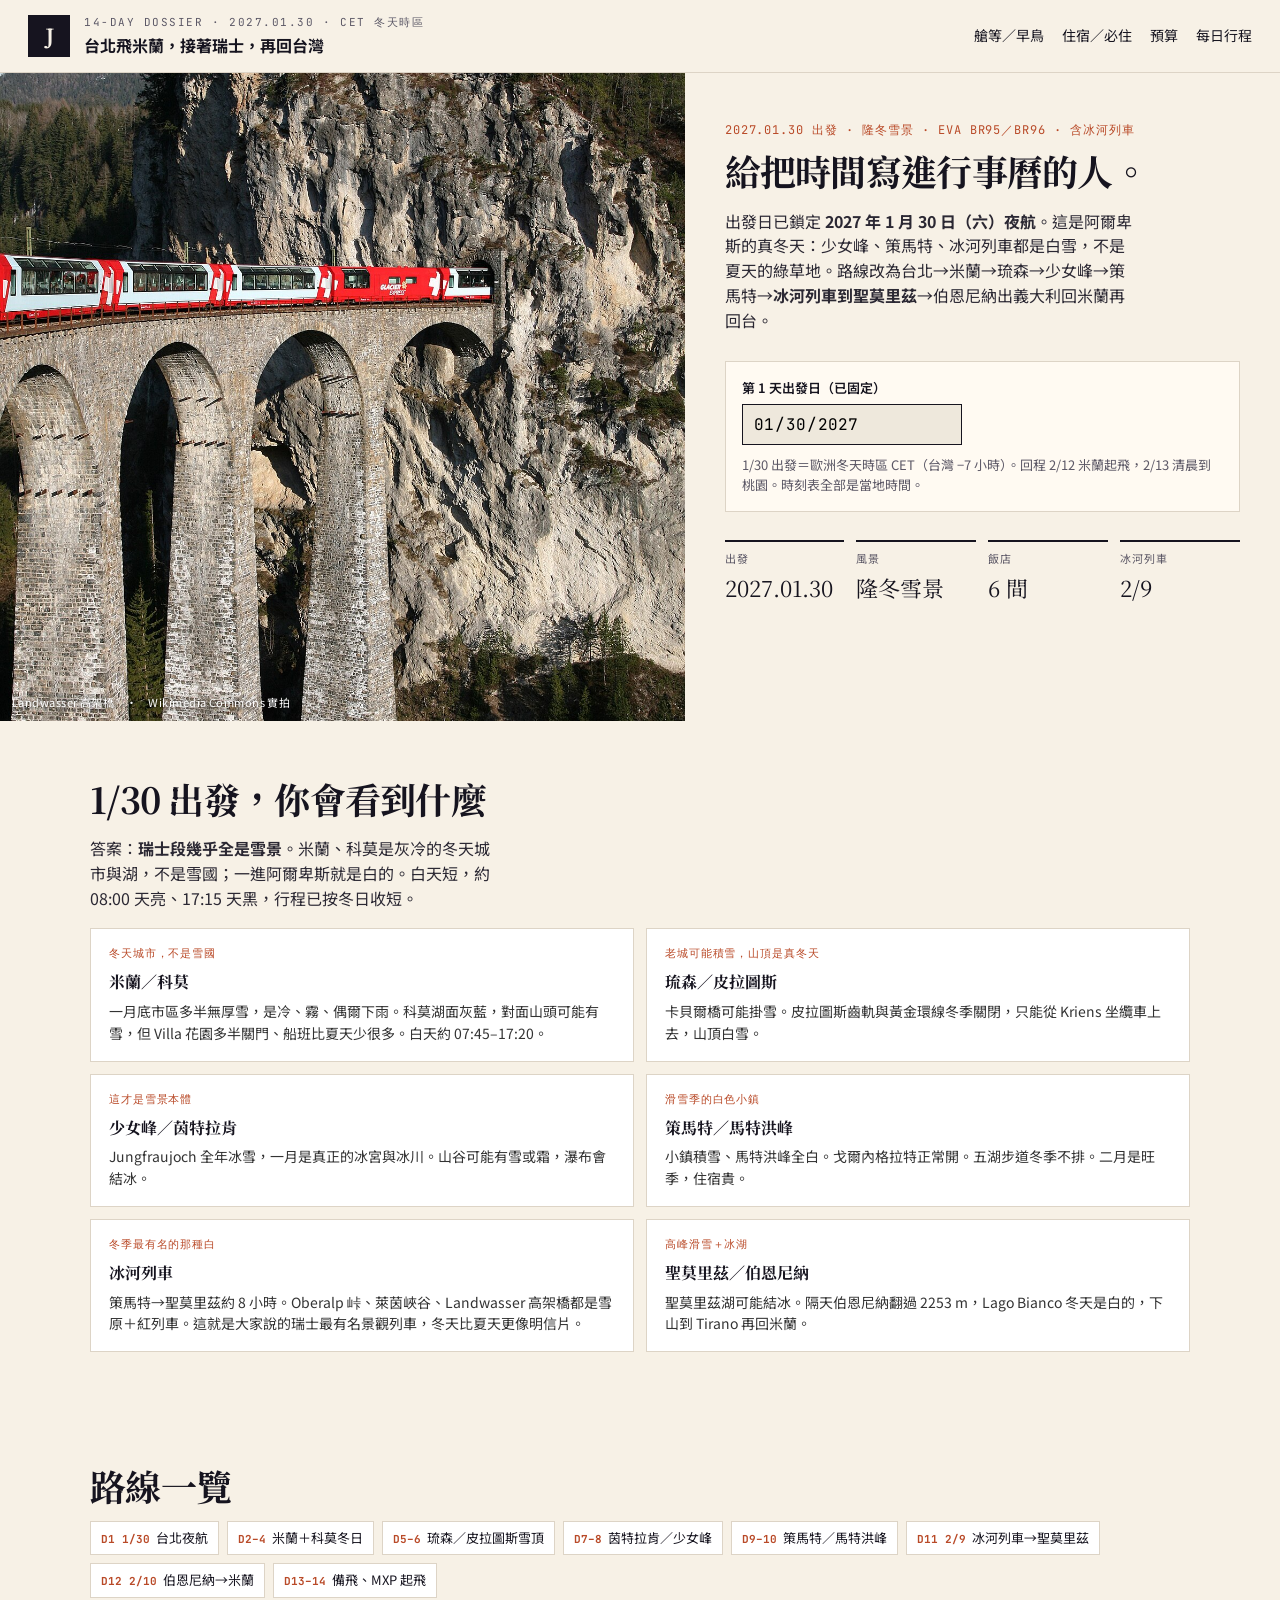
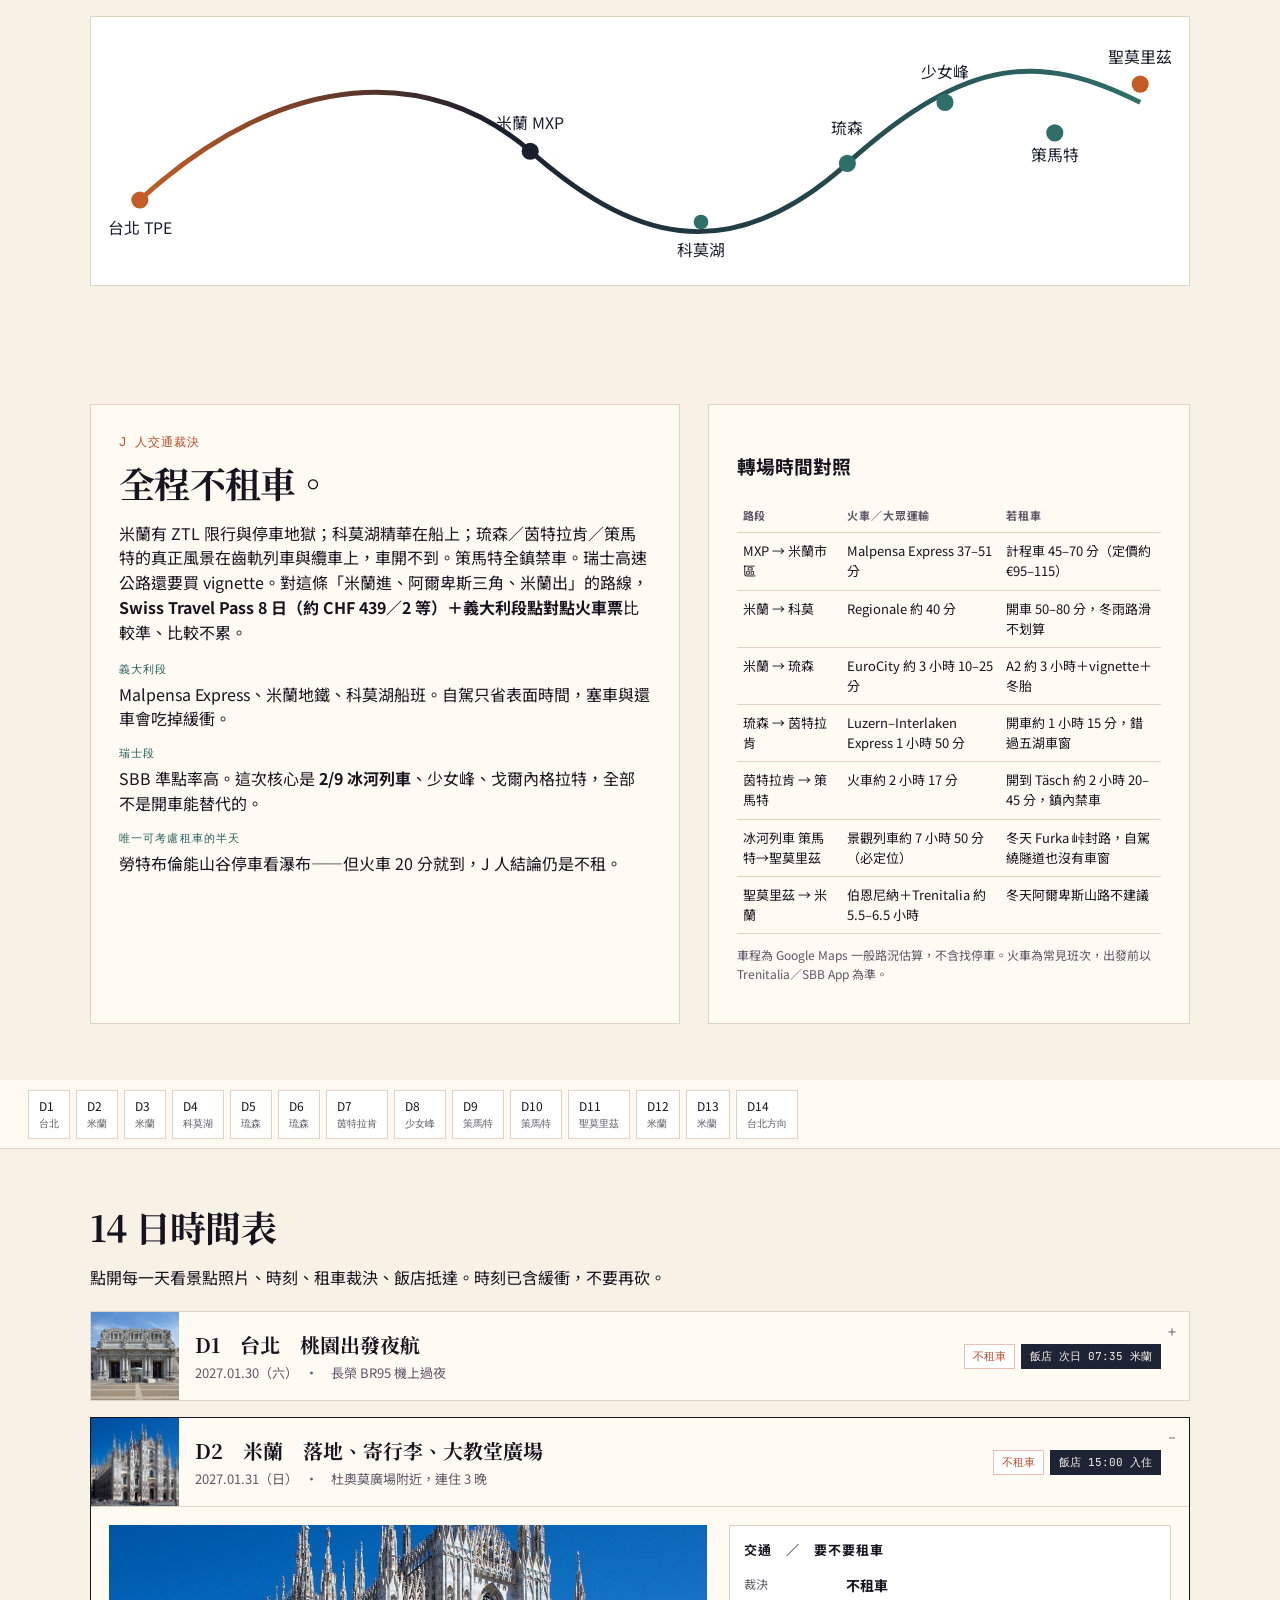
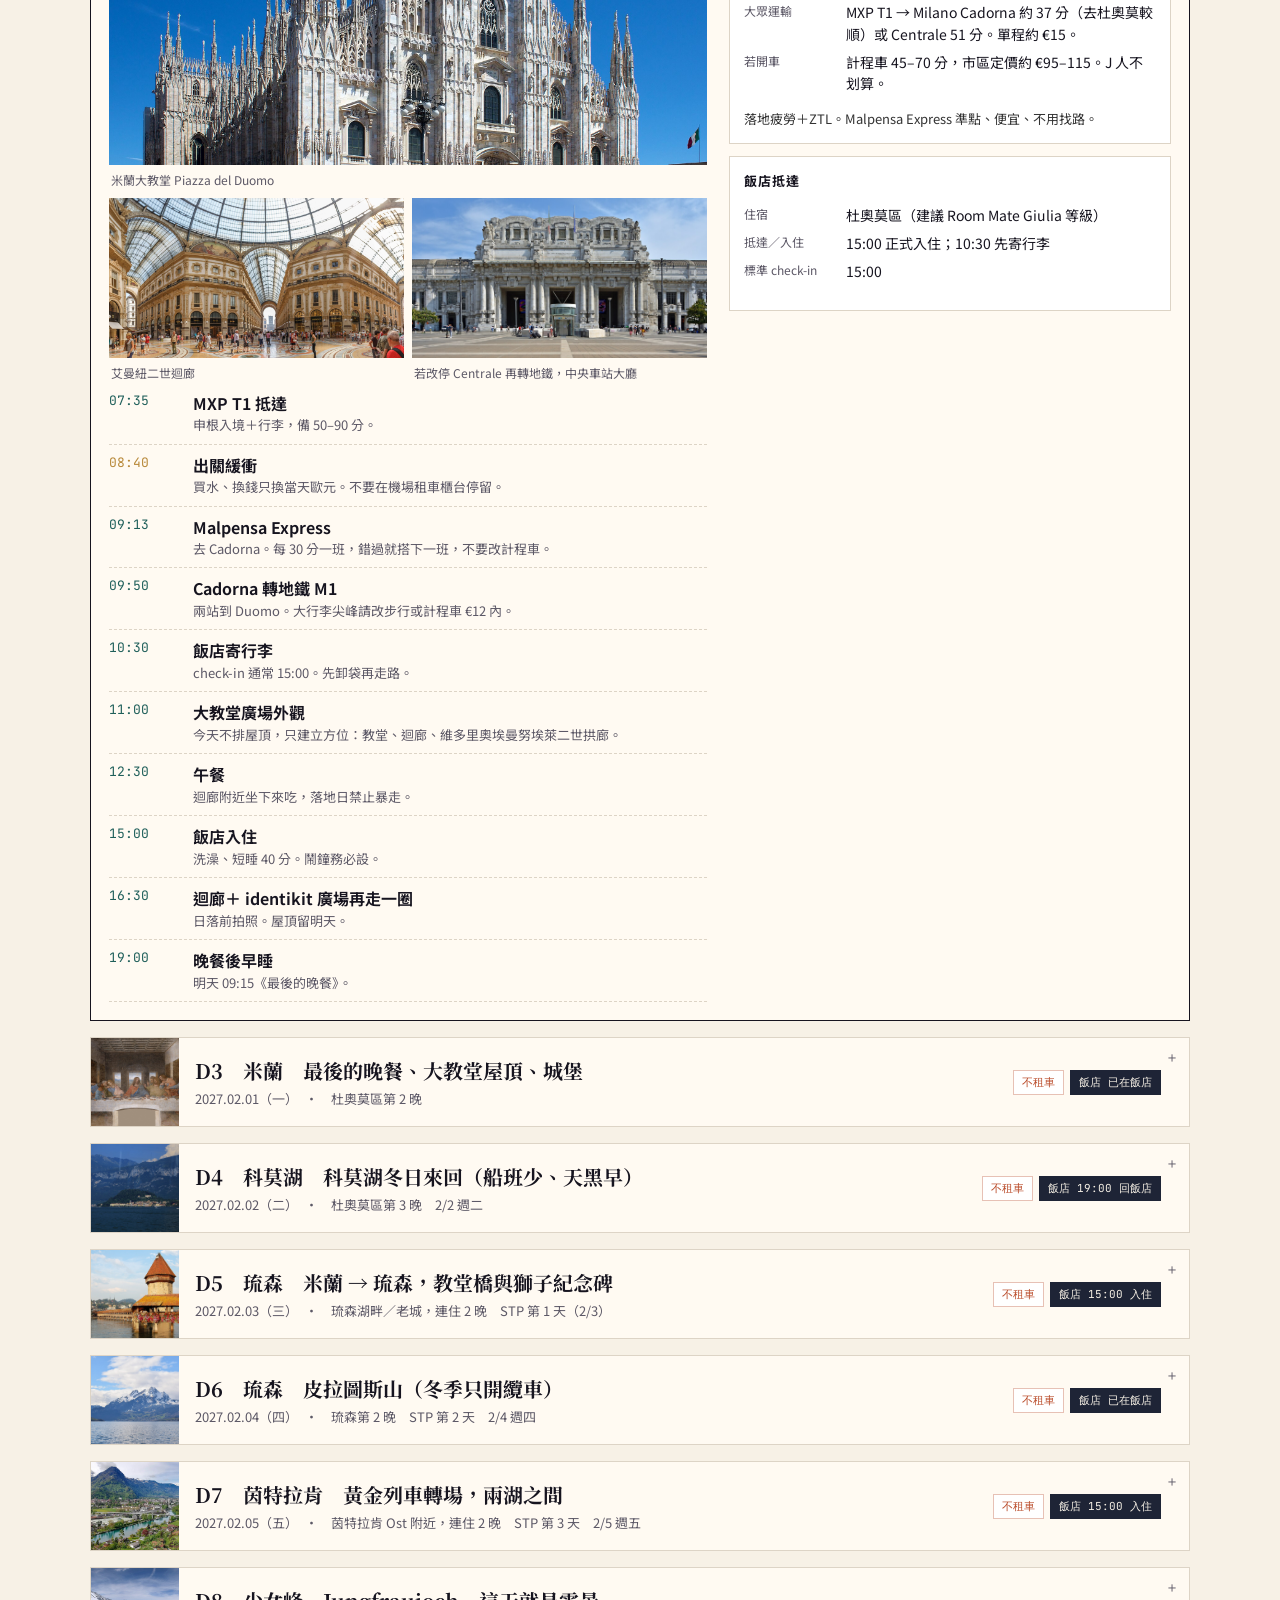
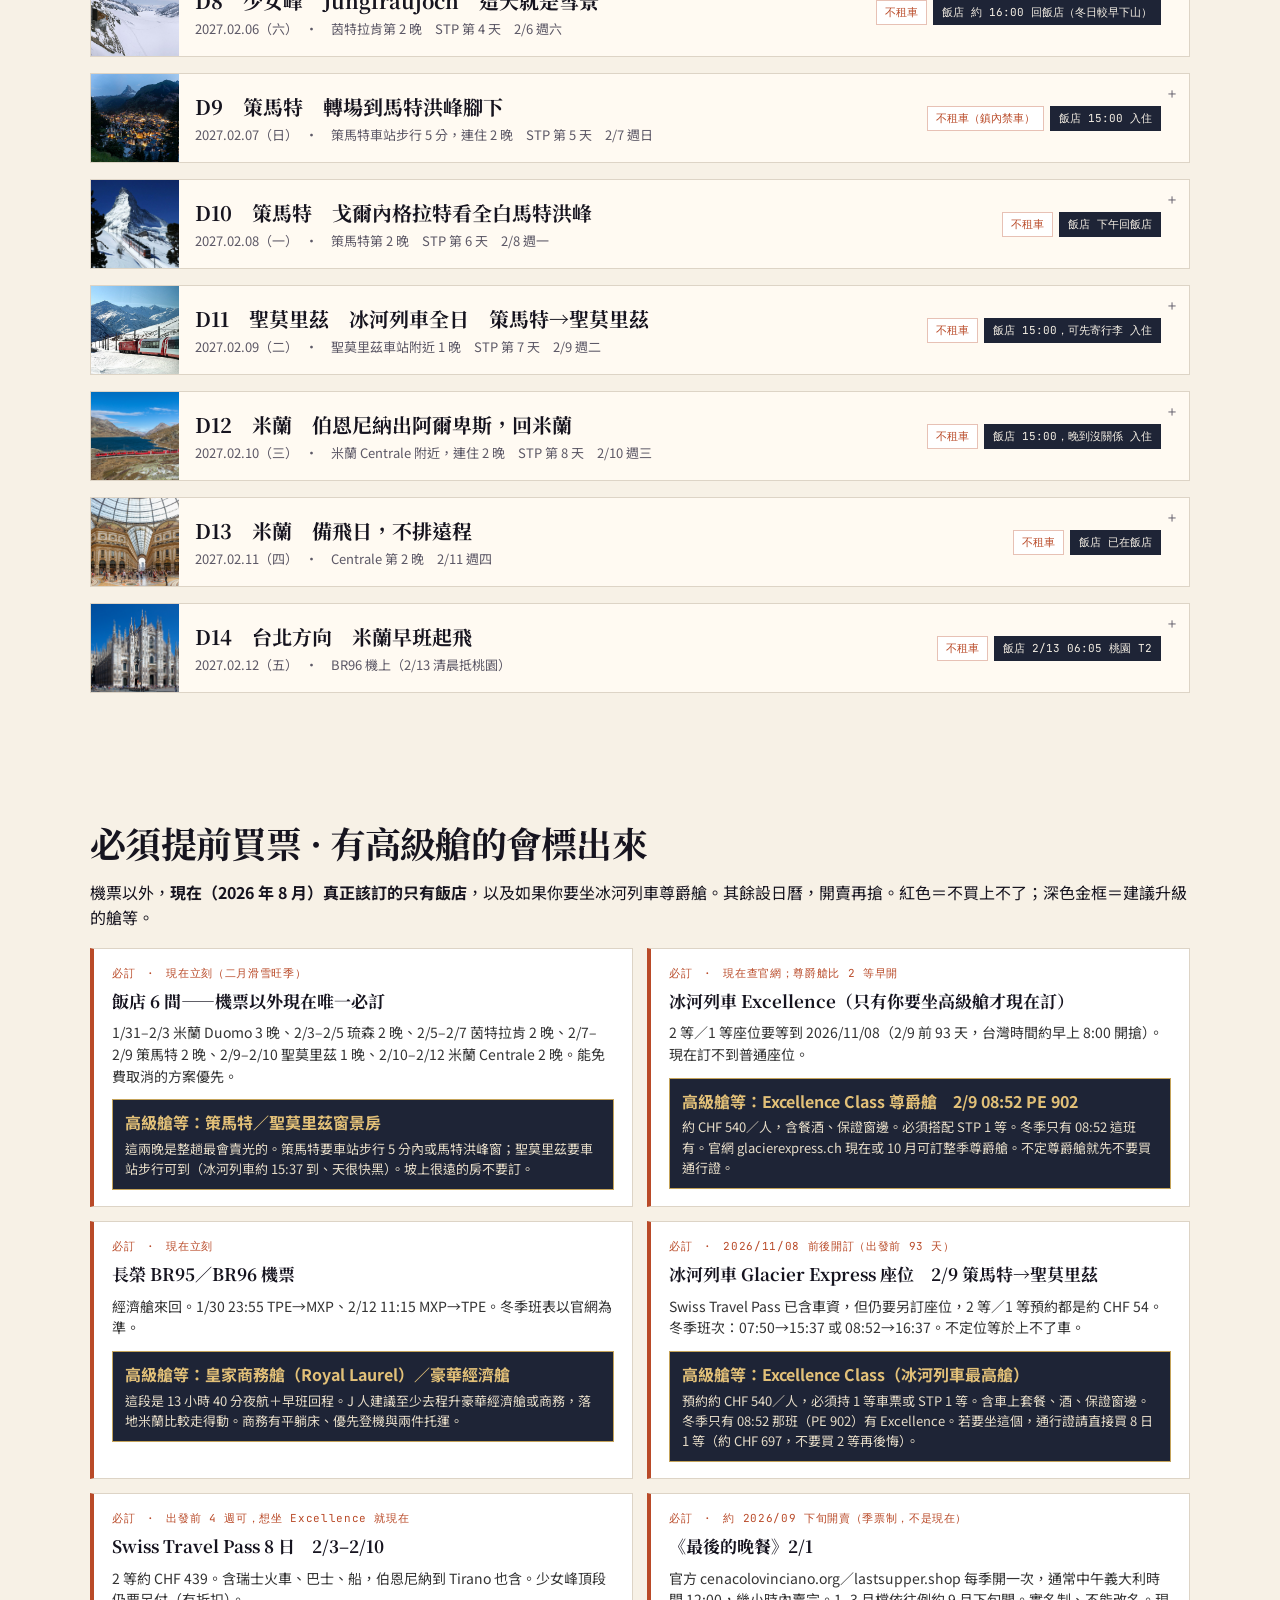
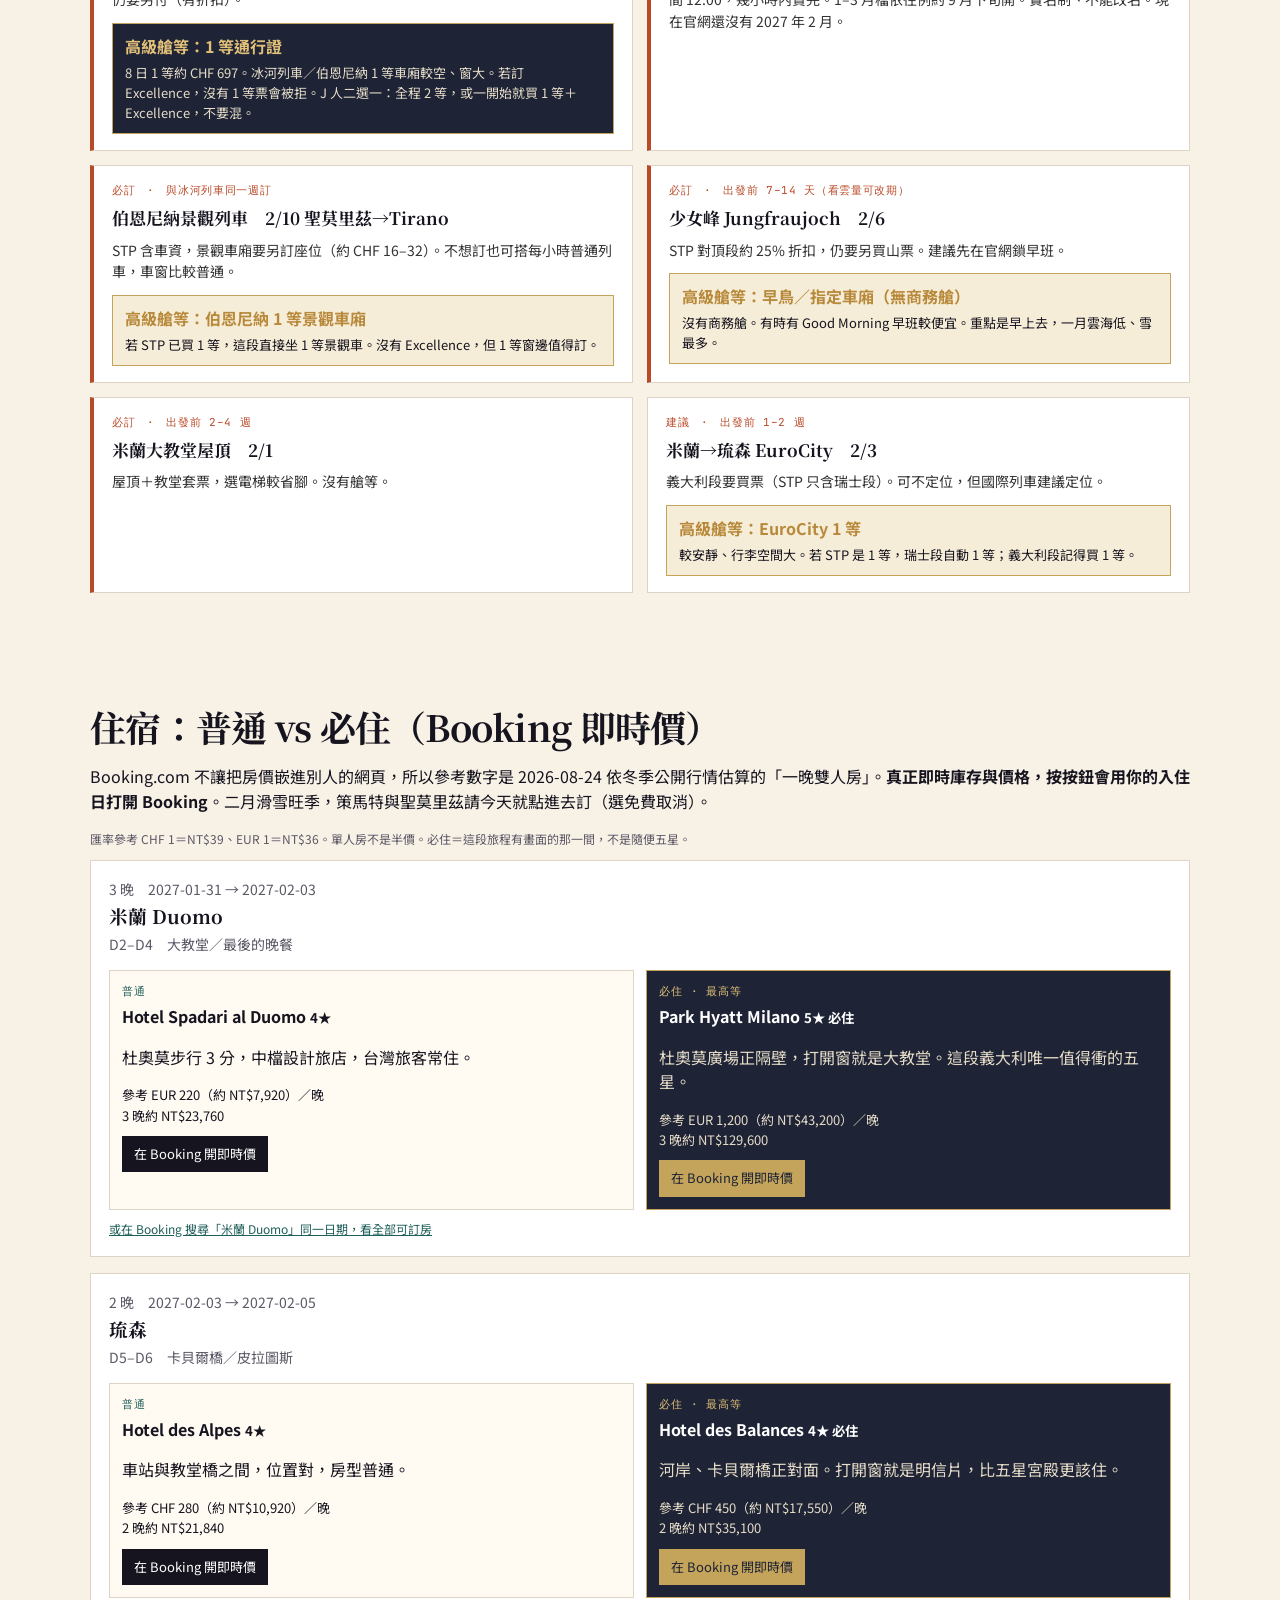
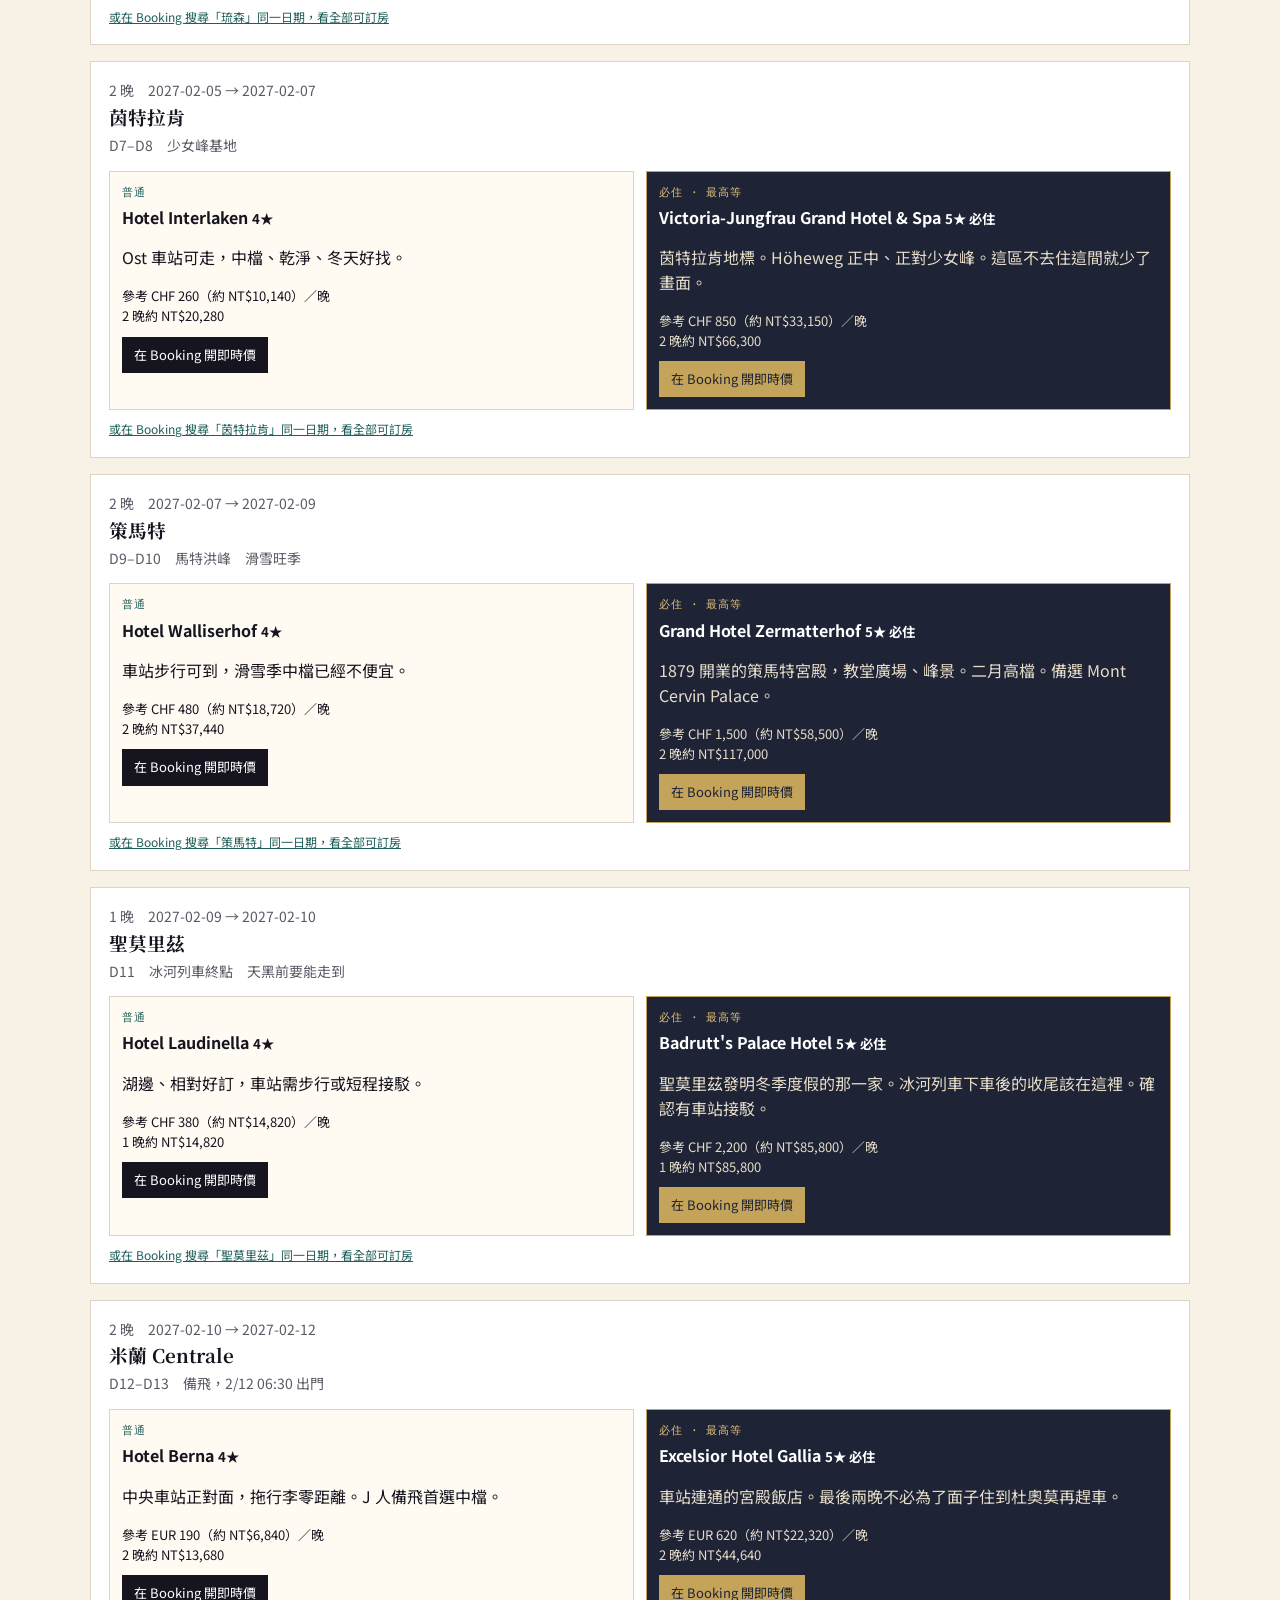
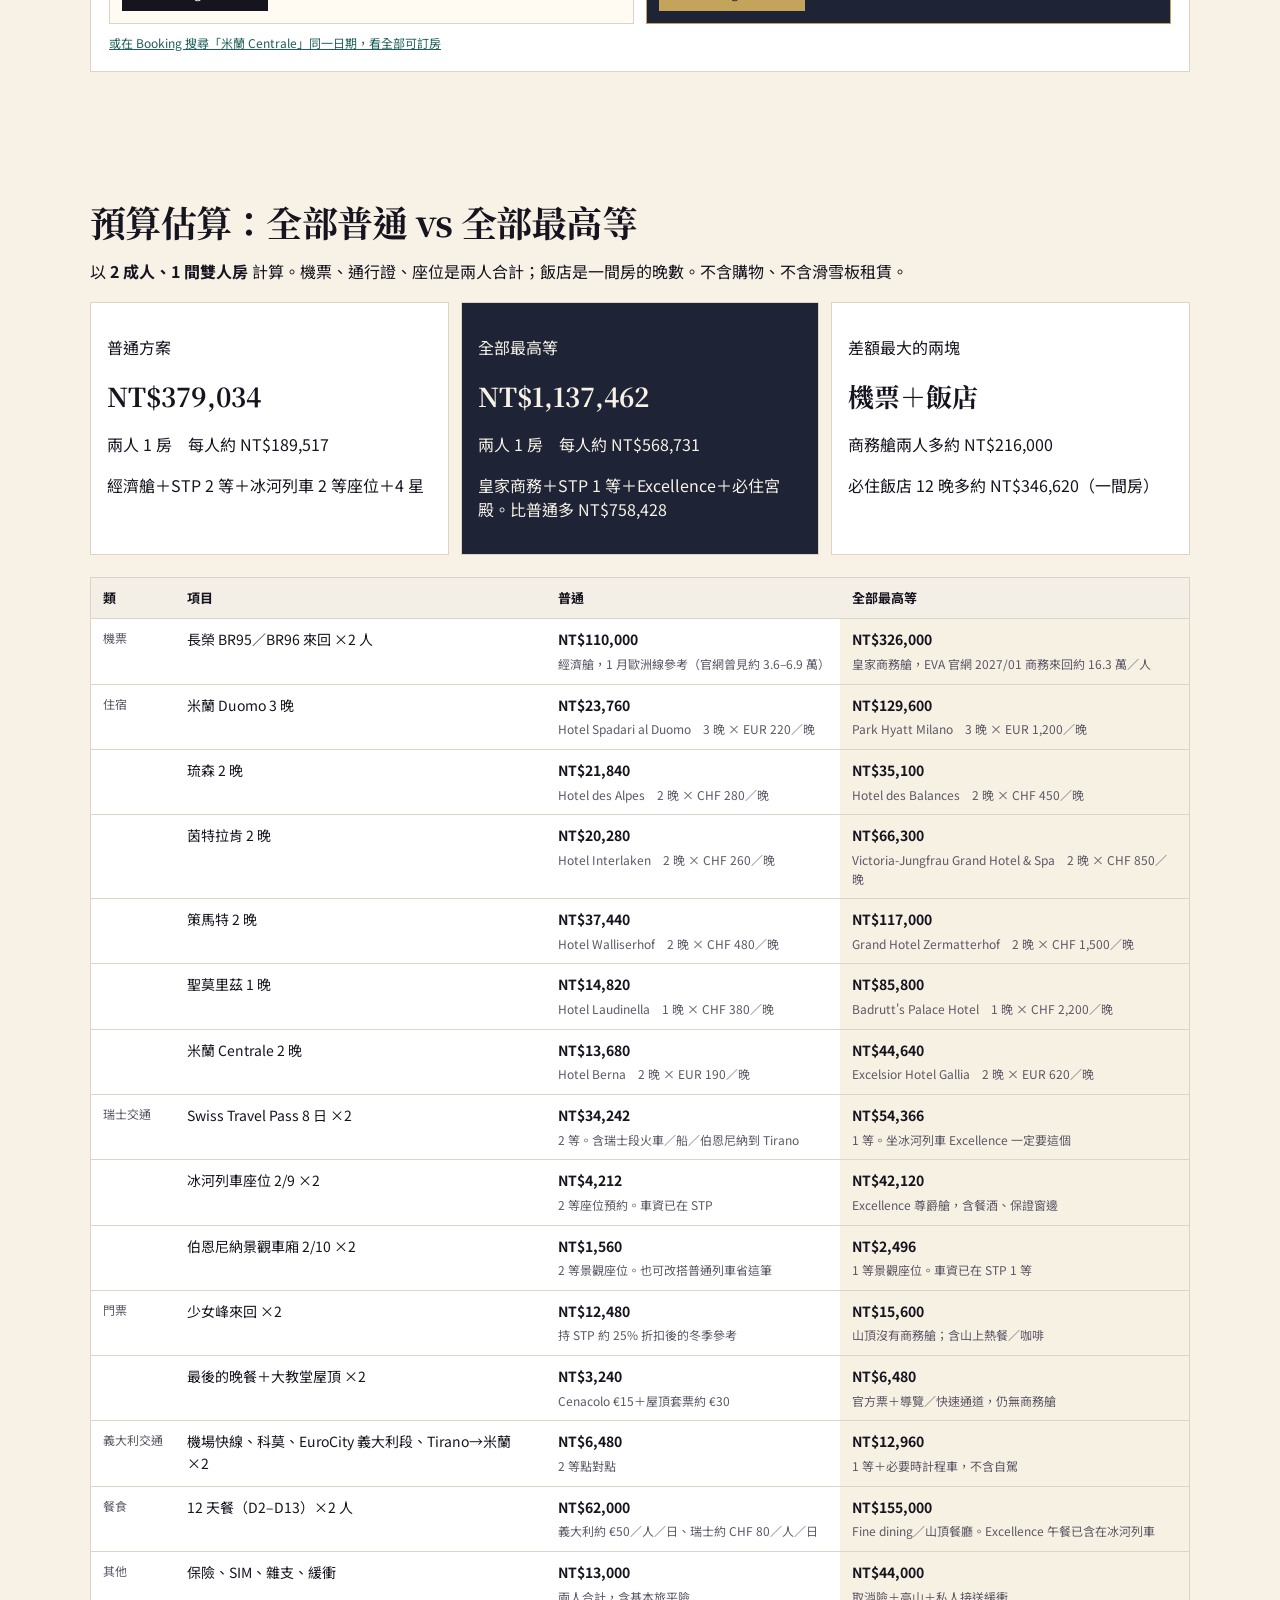
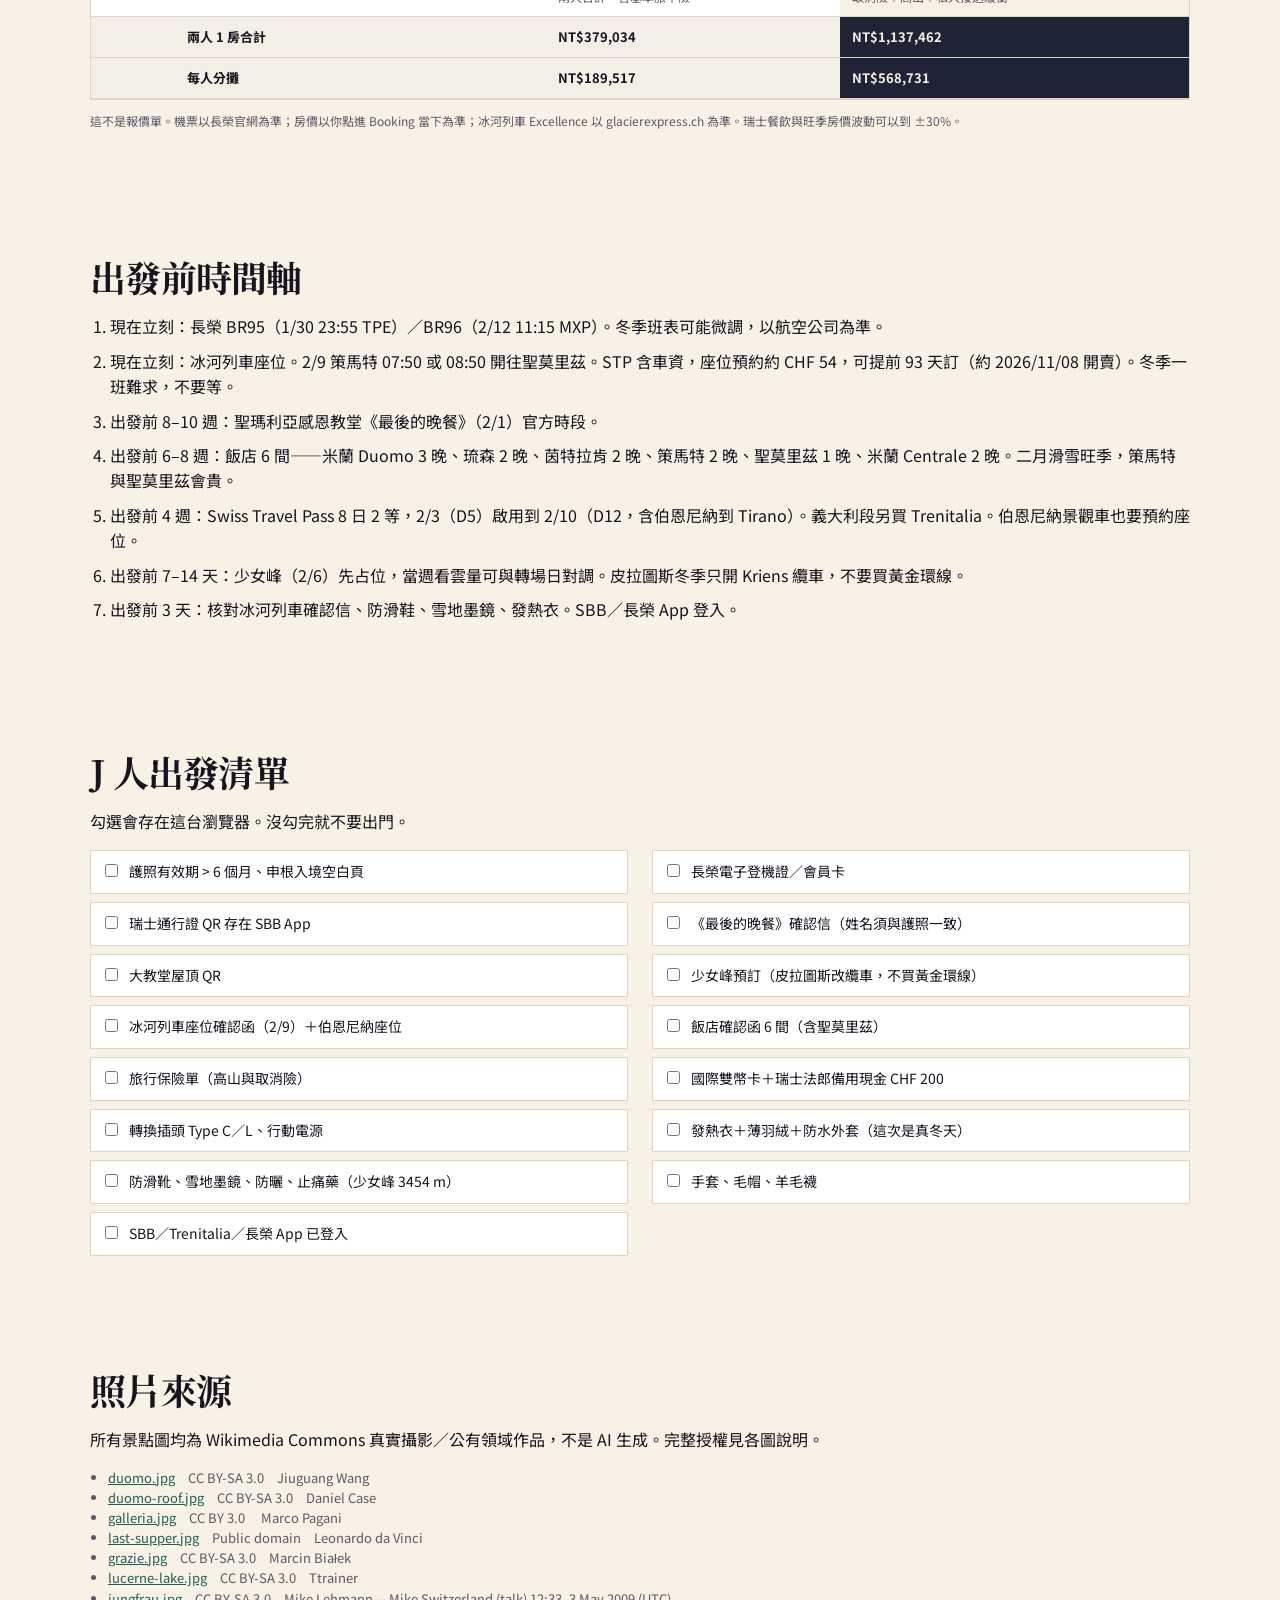
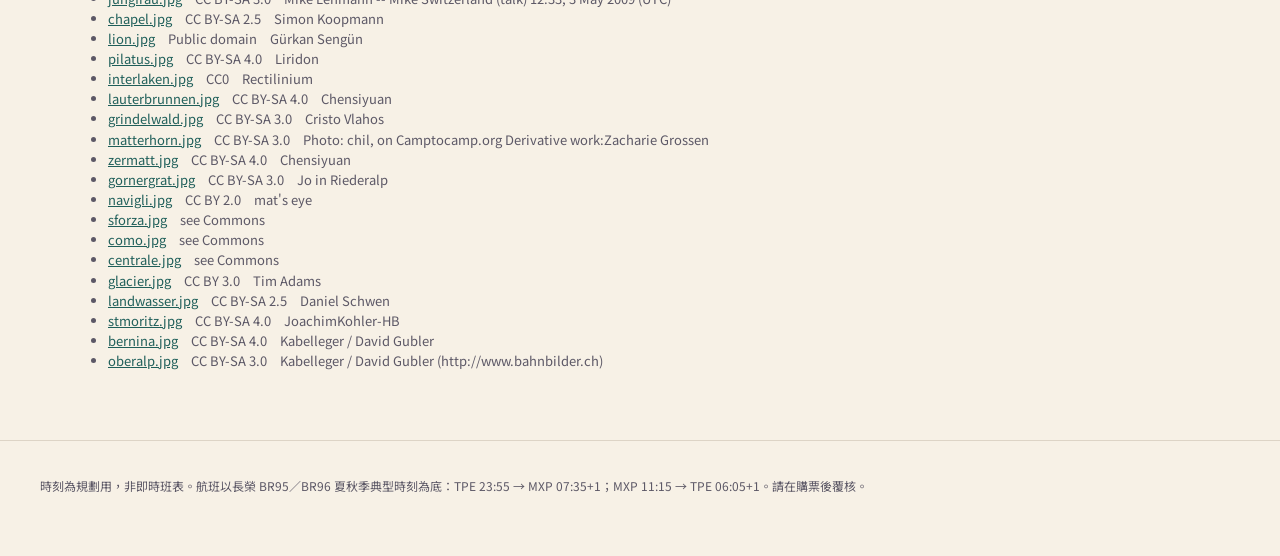
==== index.html @ 5bf2642b "Add 14-day Taipei–Milan–Switzerland itinerary site. Static J-person planner with winter dates, Glaci" ====
<!DOCTYPE html>
<html lang="zh-Hant">
<head>
  <meta charset="UTF-8" />
  <meta name="viewport" content="width=device-width, initial-scale=1" />
  <title>J人行程表｜台北 → 米蘭 → 瑞士 14 日</title>
  <meta name="description" content="J 人專用 14 日行程：台北直飛米蘭、科莫湖、琉森、少女峰、策馬特。每段標明租車與否、火車／車程、飯店抵達時間。" />
  <link rel="preconnect" href="https://fonts.googleapis.com" />
  <link rel="preconnect" href="https://fonts.gstatic.com" crossorigin />
  <link href="https://fonts.googleapis.com/css2?family=JetBrains+Mono:wght@400;600&family=Noto+Sans+TC:wght@400;500;600;700&family=Noto+Serif+TC:wght@600;700&display=swap" rel="stylesheet" />
  <link rel="stylesheet" href="css/style.css" />
</head>
<body>
  <a class="skip" href="#days">跳到每日行程</a>

  <header class="topbar">
    <div class="brand">
      <span class="mark">J</span>
      <div>
        <p class="eyebrow">14-DAY DOSSIER · 2027.01.30 · CET 冬天時區</p>
        <h1>台北飛米蘭，接著瑞士，再回台灣</h1>
      </div>
    </div>
    <nav class="topnav">
      <a href="#tickets">艙等／早鳥</a>
      <a href="#hotels">住宿／必住</a>
      <a href="#budget">預算</a>
      <a href="#days">每日行程</a>
    </nav>
  </header>

  <section class="hero">
    <figure class="hero-media">
      <img id="hero-img" src="photos/duomo.jpg" alt="米蘭大教堂 Piazza del Duomo" />
      <figcaption>真實照片來源：Wikimedia Commons</figcaption>
    </figure>
    <div class="hero-copy">
      <p class="kicker">2027.01.30 出發 · 隆冬雪景 · EVA BR95／BR96 · 含冰河列車</p>
      <h2>給把時間寫進行事曆的人。</h2>
      <p class="lede">出發日已鎖定 <strong>2027 年 1 月 30 日（六）夜航</strong>。這是阿爾卑斯的真冬天：少女峰、策馬特、冰河列車都是白雪，不是夏天的綠草地。路線改為台北→米蘭→琉森→少女峰→策馬特→<strong>冰河列車到聖莫里茲</strong>→伯恩尼納出義大利回米蘭再回台。</p>
      <div class="hero-controls">
        <label>
          第 1 天出發日（已固定）
          <input type="date" id="start-date" value="2027-01-30" readonly />
        </label>
        <p class="hint">1/30 出發＝歐洲冬天時區 CET（台灣 −7 小時）。回程 2/12 米蘭起飛，2/13 清晨到桃園。時刻表全部是當地時間。</p>
      </div>
      <dl class="stats" id="stats"></dl>
    </div>
  </section>

  <section class="season" id="season">
    <h2>1/30 出發，你會看到什麼</h2>
    <p class="lede">答案：<strong>瑞士段幾乎全是雪景</strong>。米蘭、科莫是灰冷的冬天城市與湖，不是雪國；一進阿爾卑斯就是白的。白天短，約 08:00 天亮、17:15 天黑，行程已按冬日收短。</p>
    <div class="season-grid" id="season-grid"></div>
  </section>

  <section class="route" id="route">
    <h2>路線一覽</h2>
    <ol class="route-line" id="route-line"></ol>
    <svg class="route-svg" viewBox="0 0 900 220" role="img" aria-label="台北到米蘭到瑞士再回台北的路線示意">
      <defs>
        <linearGradient id="track" x1="0" x2="1">
          <stop offset="0" stop-color="#c45c26" />
          <stop offset="0.35" stop-color="#1a1f2e" />
          <stop offset="1" stop-color="#2f6f6a" />
        </linearGradient>
      </defs>
      <path d="M40 150 C 160 40, 280 40, 360 110 S 520 210, 620 120 S 780 30, 860 70" fill="none" stroke="url(#track)" stroke-width="4" />
      <g font-family="Noto Sans TC, sans-serif" font-size="13" fill="#1a1f2e">
        <circle cx="40" cy="150" r="7" fill="#c45c26" /><text x="40" y="178" text-anchor="middle">台北 TPE</text>
        <circle cx="360" cy="110" r="7" fill="#1a1f2e" /><text x="360" y="92" text-anchor="middle">米蘭 MXP</text>
        <circle cx="500" cy="168" r="6" fill="#2f6f6a" /><text x="500" y="196" text-anchor="middle">科莫湖</text>
        <circle cx="620" cy="120" r="7" fill="#2f6f6a" /><text x="620" y="96" text-anchor="middle">琉森</text>
        <circle cx="700" cy="70" r="7" fill="#2f6f6a" /><text x="700" y="50" text-anchor="middle">少女峰</text>
        <circle cx="790" cy="95" r="7" fill="#2f6f6a" /><text x="790" y="118" text-anchor="middle">策馬特</text>
        <circle cx="860" cy="55" r="7" fill="#c45c26" /><text x="860" y="38" text-anchor="middle">聖莫里茲</text>
      </g>
    </svg>
  </section>

  <section class="verdict" id="verdict">
    <div class="verdict-card">
      <p class="kicker">J 人交通裁決</p>
      <h2>全程不租車。</h2>
      <p>米蘭有 ZTL 限行與停車地獄；科莫湖精華在船上；琉森／茵特拉肯／策馬特的真正風景在齒軌列車與纜車上，車開不到。策馬特全鎮禁車。瑞士高速公路還要買 vignette。對這條「米蘭進、阿爾卑斯三角、米蘭出」的路線，<strong>Swiss Travel Pass 8 日（約 CHF 439／2 等）＋義大利段點對點火車票</strong>比較準、比較不累。</p>
      <ul class="verdict-list">
        <li><span>義大利段</span>Malpensa Express、米蘭地鐵、科莫湖船班。自駕只省表面時間，塞車與還車會吃掉緩衝。</li>
        <li><span>瑞士段</span>SBB 準點率高。這次核心是 <strong>2/9 冰河列車</strong>、少女峰、戈爾內格拉特，全部不是開車能替代的。</li>
        <li><span>唯一可考慮租車的半天</span>勞特布倫能山谷停車看瀑布——但火車 20 分就到，J 人結論仍是不租。</li>
      </ul>
    </div>
    <aside class="compare">
      <h3>轉場時間對照</h3>
      <table>
        <thead>
          <tr><th>路段</th><th>火車／大眾運輸</th><th>若租車</th></tr>
        </thead>
        <tbody id="compare-body"></tbody>
      </table>
      <p class="fine">車程為 Google Maps 一般路況估算，不含找停車。火車為常見班次，出發前以 Trenitalia／SBB App 為準。</p>
    </aside>
  </section>

  <nav class="day-rail" id="day-rail" aria-label="14 日快速跳轉"></nav>

  <section class="days" id="days">
    <div class="days-head">
      <h2>14 日時間表</h2>
      <p>點開每一天看景點照片、時刻、租車裁決、飯店抵達。時刻已含緩衝，不要再砍。</p>
    </div>
    <div id="day-list"></div>
  </section>

  <section class="tickets" id="tickets">
    <h2>必須提前買票 · 有高級艙的會標出來</h2>
    <p>機票以外，<strong>現在（2026 年 8 月）真正該訂的只有飯店</strong>，以及如果你要坐冰河列車尊爵艙。其餘設日曆，開賣再搶。紅色＝不買上不了；深色金框＝建議升級的艙等。</p>
    <div class="ticket-grid" id="ticket-list"></div>
  </section>

  <section class="hotels" id="hotels">
    <h2>住宿：普通 vs 必住（Booking 即時價）</h2>
    <p>Booking.com 不讓把房價嵌進別人的網頁，所以參考數字是 2026-08-24 依冬季公開行情估算的「一晚雙人房」。<strong>真正即時庫存與價格，按按鈕會用你的入住日打開 Booking</strong>。二月滑雪旺季，策馬特與聖莫里茲請今天就點進去訂（選免費取消）。</p>
    <p class="fine">匯率參考 CHF 1＝NT$39、EUR 1＝NT$36。單人房不是半價。必住＝這段旅程有畫面的那一間，不是隨便五星。</p>
    <div id="hotel-list"></div>
  </section>

  <section class="budget" id="budget">
    <h2>預算估算：全部普通 vs 全部最高等</h2>
    <p>以 <strong>2 成人、1 間雙人房</strong> 計算。機票、通行證、座位是兩人合計；飯店是一間房的晚數。不含購物、不含滑雪板租賃。</p>
    <div class="budget-summary" id="budget-summary"></div>
    <div class="budget-table-wrap">
      <table class="budget-table">
        <thead>
          <tr>
            <th>類</th>
            <th>項目</th>
            <th>普通</th>
            <th>全部最高等</th>
          </tr>
        </thead>
        <tbody id="budget-body"></tbody>
        <tfoot id="budget-foot"></tfoot>
      </table>
    </div>
    <p class="fine">這不是報價單。機票以長榮官網為準；房價以你點進 Booking 當下為準；冰河列車 Excellence 以 glacierexpress.ch 為準。瑞士餐飲與旺季房價波動可以到 ±30%。</p>
  </section>

  <section class="bookings" id="bookings">
    <h2>出發前時間軸</h2>
    <ol id="booking-list"></ol>
  </section>

  <section class="checklist" id="checklist">
    <h2>J 人出發清單</h2>
    <p>勾選會存在這台瀏覽器。沒勾完就不要出門。</p>
    <div class="check-grid" id="check-grid"></div>
  </section>

  <section class="credits" id="credits">
    <h2>照片來源</h2>
    <p>所有景點圖均為 Wikimedia Commons 真實攝影／公有領域作品，不是 AI 生成。完整授權見各圖說明。</p>
    <ul id="credit-list"></ul>
  </section>

  <footer class="site-foot">
    <p>時刻為規劃用，非即時班表。航班以長榮 BR95／BR96 夏秋季典型時刻為底：TPE 23:55 → MXP 07:35+1；MXP 11:15 → TPE 06:05+1。請在購票後覆核。</p>
  </footer>

  <div class="lightbox" id="lightbox" hidden>
    <button type="button" class="lb-close" aria-label="關閉">×</button>
    <img alt="" />
    <p></p>
  </div>

  <script src="js/budget.js"></script>
  <script src="js/app.js"></script>
</body>
</html>
---- css/style.css ----
:root {
  --ink: #16141f;
  --muted: #5c5866;
  --paper: #f7f1e6;
  --card: #fffaf2;
  --line: #ddd4c6;
  --milan: #b94a28;
  --alpine: #1f5f5a;
  --gold: #b8893a;
  --navy: #1e2436;
  --ok: #1f5f5a;
  --no: #b94a28;
  --mono: "JetBrains Mono", ui-monospace, monospace;
  --sans: "Noto Sans TC", "PingFang TC", sans-serif;
  --serif: "Noto Serif TC", "Songti TC", serif;
}

* { box-sizing: border-box; }
html { scroll-behavior: smooth; }
body {
  margin: 0;
  background:
    radial-gradient(1200px 500px at 10% -10%, #efe4d0 0%, transparent 55%),
    var(--paper);
  color: var(--ink);
  font-family: var(--sans);
  line-height: 1.55;
}
img { max-width: 100%; display: block; }
a { color: var(--alpine); }
.skip {
  position: absolute;
  left: -999px;
}
.skip:focus { left: 12px; top: 12px; background: #fff; padding: 8px; z-index: 9; }

.topbar {
  position: sticky;
  top: 0;
  z-index: 20;
  display: flex;
  justify-content: space-between;
  gap: 24px;
  align-items: center;
  padding: 14px 28px;
  background: rgba(247, 241, 230, 0.92);
  backdrop-filter: blur(12px);
  border-bottom: 1px solid var(--line);
}
.brand { display: flex; gap: 14px; align-items: center; }
.mark {
  width: 42px; height: 42px;
  display: grid; place-items: center;
  background: var(--ink); color: var(--paper);
  font-family: var(--serif); font-weight: 700; font-size: 22px;
}
.eyebrow {
  margin: 0;
  font-family: var(--mono);
  font-size: 11px;
  letter-spacing: 0.14em;
  color: var(--muted);
}
.topbar h1 {
  margin: 2px 0 0;
  font-size: 16px;
  font-weight: 700;
}
.topnav { display: flex; gap: 18px; font-size: 14px; }
.topnav a { color: var(--ink); text-decoration: none; border-bottom: 1px solid transparent; }
.topnav a:hover { border-bottom-color: var(--ink); }

.hero {
  display: grid;
  grid-template-columns: 1.15fr 1fr;
  min-height: 72vh;
}
.hero-media { margin: 0; position: relative; background: #111; }
.hero-media img {
  width: 100%; height: 72vh; object-fit: cover;
}
.hero-media figcaption {
  position: absolute; left: 12px; bottom: 10px;
  color: #fff; font-size: 11px; letter-spacing: 0.04em;
  text-shadow: 0 1px 8px #000;
}
.hero-copy { padding: 48px 40px; }
.kicker {
  font-family: var(--mono);
  font-size: 12px;
  letter-spacing: 0.08em;
  color: var(--milan);
  margin: 0 0 10px;
}
h2 {
  font-family: var(--serif);
  font-size: 36px;
  line-height: 1.2;
  margin: 0 0 14px;
  letter-spacing: -0.02em;
}
.lede { font-size: 16px; color: #2b2833; max-width: 46ch; }
.hero-controls {
  margin-top: 28px;
  padding: 16px;
  background: var(--card);
  border: 1px solid var(--line);
}
.hero-controls label {
  display: flex; flex-direction: column; gap: 6px;
  font-size: 13px; font-weight: 600;
}
.hero-controls input {
  font-family: var(--mono);
  font-size: 16px;
  padding: 8px 10px;
  border: 1px solid var(--ink);
  background: #fff;
  max-width: 220px;
}
.hint { margin: 10px 0 0; font-size: 13px; color: var(--muted); }
.stats {
  display: grid;
  grid-template-columns: repeat(4, 1fr);
  gap: 12px;
  margin: 28px 0 0;
}
.stats div {
  border-top: 2px solid var(--ink);
  padding-top: 8px;
}
.stats dt { font-size: 11px; color: var(--muted); letter-spacing: 0.08em; }
.stats dd { margin: 4px 0 0; font-family: var(--serif); font-size: 22px; }

.season, .route, .verdict, .days, .bookings, .checklist, .credits {
  padding: 56px 40px;
  max-width: 1180px;
  margin: 0 auto;
}
.season-grid {
  display: grid;
  grid-template-columns: 1fr 1fr;
  gap: 12px;
  margin-top: 18px;
}
.season-card {
  background: #fff;
  border: 1px solid var(--line);
  padding: 16px 18px;
}
.season-card h3 { margin: 0 0 6px; font-size: 16px; font-family: var(--serif); }
.season-card .tag {
  font-family: var(--mono);
  font-size: 11px;
  letter-spacing: 0.08em;
  color: var(--milan);
  margin: 0 0 8px;
}
.season-card p { margin: 0; font-size: 14px; color: #333; }
.hero-controls input[readonly] { background: #eee8dc; cursor: default; }

.hotels, .budget, .tickets { max-width: 1180px; margin: 0 auto; padding: 56px 40px; }
.stay-card {
  background: #fff;
  border: 1px solid var(--line);
  padding: 18px;
  margin: 0 0 16px;
}
.stay-card header h3 { margin: 0 0 4px; font-family: var(--serif); }
.stay-card header p { margin: 0; color: var(--muted); font-size: 14px; }
.stay-pair {
  display: grid;
  grid-template-columns: 1fr 1fr;
  gap: 12px;
  margin-top: 14px;
}
.stay-opt {
  border: 1px solid var(--line);
  padding: 12px;
  background: #fffaf2;
}
.stay-opt.high { background: #1e2436; color: #f7f1e6; border-color: #c4a35a; }
.stay-opt h4 { margin: 4px 0 8px; font-size: 16px; }
.stay-opt.high h4 { color: #fff; }
.stay-opt .tier {
  font-family: var(--mono);
  font-size: 11px;
  letter-spacing: 0.08em;
  color: var(--alpine);
  margin: 0;
}
.stay-opt.high .tier { color: #e2c078; }
.stay-opt .price { font-size: 13px; margin: 10px 0; }
.stay-opt.high p { color: #e6dcc8; }
.book-btn {
  display: inline-block;
  background: var(--ink);
  color: #fff;
  text-decoration: none;
  padding: 8px 12px;
  font-size: 13px;
}
.book-btn.gold { background: #c4a35a; color: #1e2436; }
.search-alt { margin: 10px 0 0; font-size: 12px; }
.budget-summary {
  display: grid;
  grid-template-columns: 1fr 1fr 1fr;
  gap: 12px;
  margin: 18px 0 22px;
}
.budget-summary article {
  background: #fff;
  border: 1px solid var(--line);
  padding: 16px;
}
.budget-summary article.high { background: #1e2436; color: #f7f1e6; }
.budget-summary h3 { margin: 4px 0 8px; font-family: var(--serif); font-size: 26px; }
.budget-table-wrap { overflow-x: auto; background: #fff; border: 1px solid var(--line); }
.budget-table { width: 100%; border-collapse: collapse; font-size: 14px; }
.budget-table th, .budget-table td {
  text-align: left;
  padding: 10px 12px;
  border-bottom: 1px solid var(--line);
  vertical-align: top;
}
.budget-table thead th, .budget-table tfoot th, .budget-table tfoot td { background: #f4efe6; font-size: 13px; }
.budget-table .hi { background: #f7f1e4; }
.budget-table tfoot .hi { background: #1e2436; color: #f7f1e6; }
.budget-table .sub { font-size: 12px; color: var(--muted); margin-top: 4px; }
.budget-table .g { color: var(--muted); font-size: 12px; white-space: nowrap; }
.ticket-grid {
  display: grid;
  grid-template-columns: 1fr 1fr;
  gap: 14px;
  margin-top: 18px;
}
.ticket {
  background: #fff;
  border: 1px solid var(--line);
  padding: 16px 18px;
}
.ticket.must { border-left: 4px solid var(--milan); }
.ticket .when {
  font-family: var(--mono);
  font-size: 11px;
  letter-spacing: 0.06em;
  color: var(--milan);
  margin: 0 0 6px;
}
.ticket h3 { margin: 0 0 8px; font-size: 17px; font-family: var(--serif); }
.ticket > p { margin: 0; font-size: 14px; color: #333; }
.ticket .premium {
  margin-top: 12px;
  padding: 10px 12px;
  background: #f6edd8;
  border: 1px solid #c4a35a;
}
.ticket .premium.rec { background: #1e2436; color: #f7f1e6; border-color: #c4a35a; }
.ticket .premium.rec p { color: #e6dcc8; }
.ticket .premium strong { display: block; margin-bottom: 4px; color: #b8893a; }
.ticket .premium.rec strong { color: #e2c078; }
.ticket .premium p { margin: 0; font-size: 13px; }

.route-line {
  display: flex; flex-wrap: wrap; gap: 8px;
  list-style: none; padding: 0; margin: 0 0 18px;
}
.route-line li {
  background: #fff;
  border: 1px solid var(--line);
  padding: 6px 10px;
  font-size: 13px;
}
.route-line li b { font-family: var(--mono); font-size: 11px; margin-right: 6px; color: var(--milan); }
.route-svg { width: 100%; height: auto; background: #fff; border: 1px solid var(--line); }

.verdict {
  display: grid;
  grid-template-columns: 1.1fr 0.9fr;
  gap: 28px;
  max-width: 1180px;
}
.verdict-card, .compare {
  background: var(--card);
  border: 1px solid var(--line);
  padding: 28px;
}
.verdict-list { padding: 0; list-style: none; }
.verdict-list li { margin: 0 0 14px; padding-left: 0; }
.verdict-list span {
  display: block;
  font-family: var(--mono);
  font-size: 11px;
  letter-spacing: 0.1em;
  color: var(--alpine);
  margin-bottom: 4px;
}
.compare table { width: 100%; border-collapse: collapse; font-size: 13px; }
.compare th, .compare td { text-align: left; padding: 8px 6px; border-bottom: 1px solid var(--line); vertical-align: top; }
.compare th { font-size: 11px; letter-spacing: 0.08em; color: var(--muted); }
.fine { font-size: 12px; color: var(--muted); }

.day-rail {
  position: sticky; top: 71px; z-index: 15;
  display: flex; gap: 6px; overflow-x: auto;
  padding: 10px 28px;
  background: #fffaf2ee;
  border-bottom: 1px solid var(--line);
}
.day-rail a {
  flex: 0 0 auto;
  text-decoration: none;
  color: var(--ink);
  border: 1px solid var(--line);
  padding: 6px 10px;
  font-size: 12px;
  background: #fff;
}
.day-rail a:hover, .day-rail a.active { background: var(--ink); color: var(--paper); }
.day-rail small { display: block; color: inherit; opacity: 0.7; font-family: var(--mono); font-size: 10px; }

.days-head { margin-bottom: 22px; }
.day {
  background: var(--card);
  border: 1px solid var(--line);
  margin: 0 0 16px;
}
.day-summary {
  width: 100%;
  display: grid;
  grid-template-columns: 88px 1fr auto;
  gap: 16px;
  align-items: center;
  text-align: left;
  padding: 0;
  border: 0;
  background: transparent;
  cursor: pointer;
  font-family: inherit;
  color: inherit;
  position: relative;
}
.day-thumb {
  width: 88px; height: 88px; object-fit: cover;
}
.day-meta { padding: 12px 0; }
.day-meta h3 { margin: 0 0 4px; font-size: 20px; font-family: var(--serif); }
.day-meta p { margin: 0; font-size: 13px; color: var(--muted); }
.pills { display: flex; flex-wrap: wrap; gap: 6px; padding-right: 28px; }
.pill {
  font-family: var(--mono);
  font-size: 11px;
  padding: 4px 8px;
  border: 1px solid var(--line);
  background: #fff;
}
.pill.no { color: var(--no); border-color: #e7c1b5; }
.pill.ok { color: var(--ok); border-color: #b7d0cc; }
.pill.hotel { background: #1e2436; color: #f7f1e6; border-color: #1e2436; }

.day-body {
  display: none;
  border-top: 1px solid var(--line);
  padding: 18px;
}
.day.open .day-body { display: block; }
.day.open { border-color: var(--ink); }
.day-summary::after {
  content: "＋";
  position: absolute;
  right: 10px;
  top: 10px;
  font-family: var(--mono);
  color: var(--muted);
  font-size: 14px;
}
.day.open .day-summary::after { content: "－"; }
.day-grid {
  display: grid;
  grid-template-columns: 1.15fr 0.85fr;
  gap: 22px;
}
.photos {
  display: grid;
  grid-template-columns: 1fr 1fr;
  gap: 8px;
}
.photos figure { margin: 0; }
.photos img {
  width: 100%; height: 160px; object-fit: cover; cursor: zoom-in;
}
.photos figcaption { font-size: 12px; color: var(--muted); padding: 6px 2px 0; }
.photos figure:first-child { grid-column: 1 / -1; }
.photos figure:first-child img { height: 240px; }

.transport-box, .hotel-box {
  border: 1px solid var(--line);
  padding: 14px;
  margin-bottom: 12px;
  background: #fff;
}
.transport-box h4, .hotel-box h4 { margin: 0 0 8px; font-size: 13px; letter-spacing: 0.08em; }
.kv { display: grid; grid-template-columns: 92px 1fr; gap: 6px 10px; font-size: 14px; }
.kv dt { color: var(--muted); font-size: 12px; }
.kv dd { margin: 0; }
.reason { font-size: 13px; color: #333; margin: 8px 0 0; }

.timeline { list-style: none; padding: 0; margin: 0; }
.timeline li {
  display: grid;
  grid-template-columns: 72px 1fr;
  gap: 12px;
  padding: 8px 0;
  border-bottom: 1px dashed var(--line);
}
.timeline time {
  font-family: var(--mono);
  font-size: 13px;
  color: var(--alpine);
}
.timeline .buf time { color: var(--gold); }
.tl-title { font-weight: 650; }
.tl-detail { font-size: 13px; color: var(--muted); }

.bookings ol { padding-left: 20px; }
.bookings li { margin: 0 0 10px; }
.checklist .check-grid {
  display: grid;
  grid-template-columns: 1fr 1fr;
  gap: 8px 24px;
}
.check-grid label {
  display: flex; gap: 8px; align-items: flex-start;
  background: #fff;
  border: 1px solid var(--line);
  padding: 10px;
  font-size: 14px;
}
.check-grid input { margin-top: 3px; }

.credits ul { padding-left: 18px; font-size: 13px; color: var(--muted); }
.site-foot {
  padding: 24px 40px 48px;
  font-size: 12px;
  color: var(--muted);
  border-top: 1px solid var(--line);
}

.lightbox {
  position: fixed; inset: 0; background: rgba(10,10,12,0.92);
  display: grid; place-items: center; z-index: 40; padding: 24px;
}
.lightbox[hidden] { display: none; }
.lightbox img { max-height: 82vh; max-width: 92vw; object-fit: contain; }
.lightbox p { color: #ddd; text-align: center; }

@media print {
  .topbar, .day-rail, .hero-controls, .lightbox, .skip { display: none !important; }
  .day { break-inside: avoid; }
  .day-body { display: block !important; }
  .hero-media img { height: 240px; }
}
.lb-close {
  position: absolute; top: 16px; right: 20px;
  background: none; border: 0; color: #fff; font-size: 36px; cursor: pointer;
}

@media (max-width: 900px) {
  .hero, .verdict, .day-grid, .stats, .checklist .check-grid, .season-grid, .stay-pair, .budget-summary {
    grid-template-columns: 1fr;
  }
  .hero-media img { height: 42vh; }
  .hero-copy, .route, .verdict, .days, .bookings, .checklist, .credits, .site-foot, .tickets, .season {
    padding-left: 16px; padding-right: 16px;
  }
  .ticket-grid { grid-template-columns: 1fr; }
  .topbar { flex-direction: column; align-items: flex-start; }
  .topnav { flex-wrap: wrap; gap: 10px; }
  .day-summary { grid-template-columns: 72px 1fr; }
  .pills { grid-column: 1 / -1; padding: 0 12px 12px; }
  .day-thumb { width: 72px; height: 72px; }
  h2 { font-size: 28px; }
}
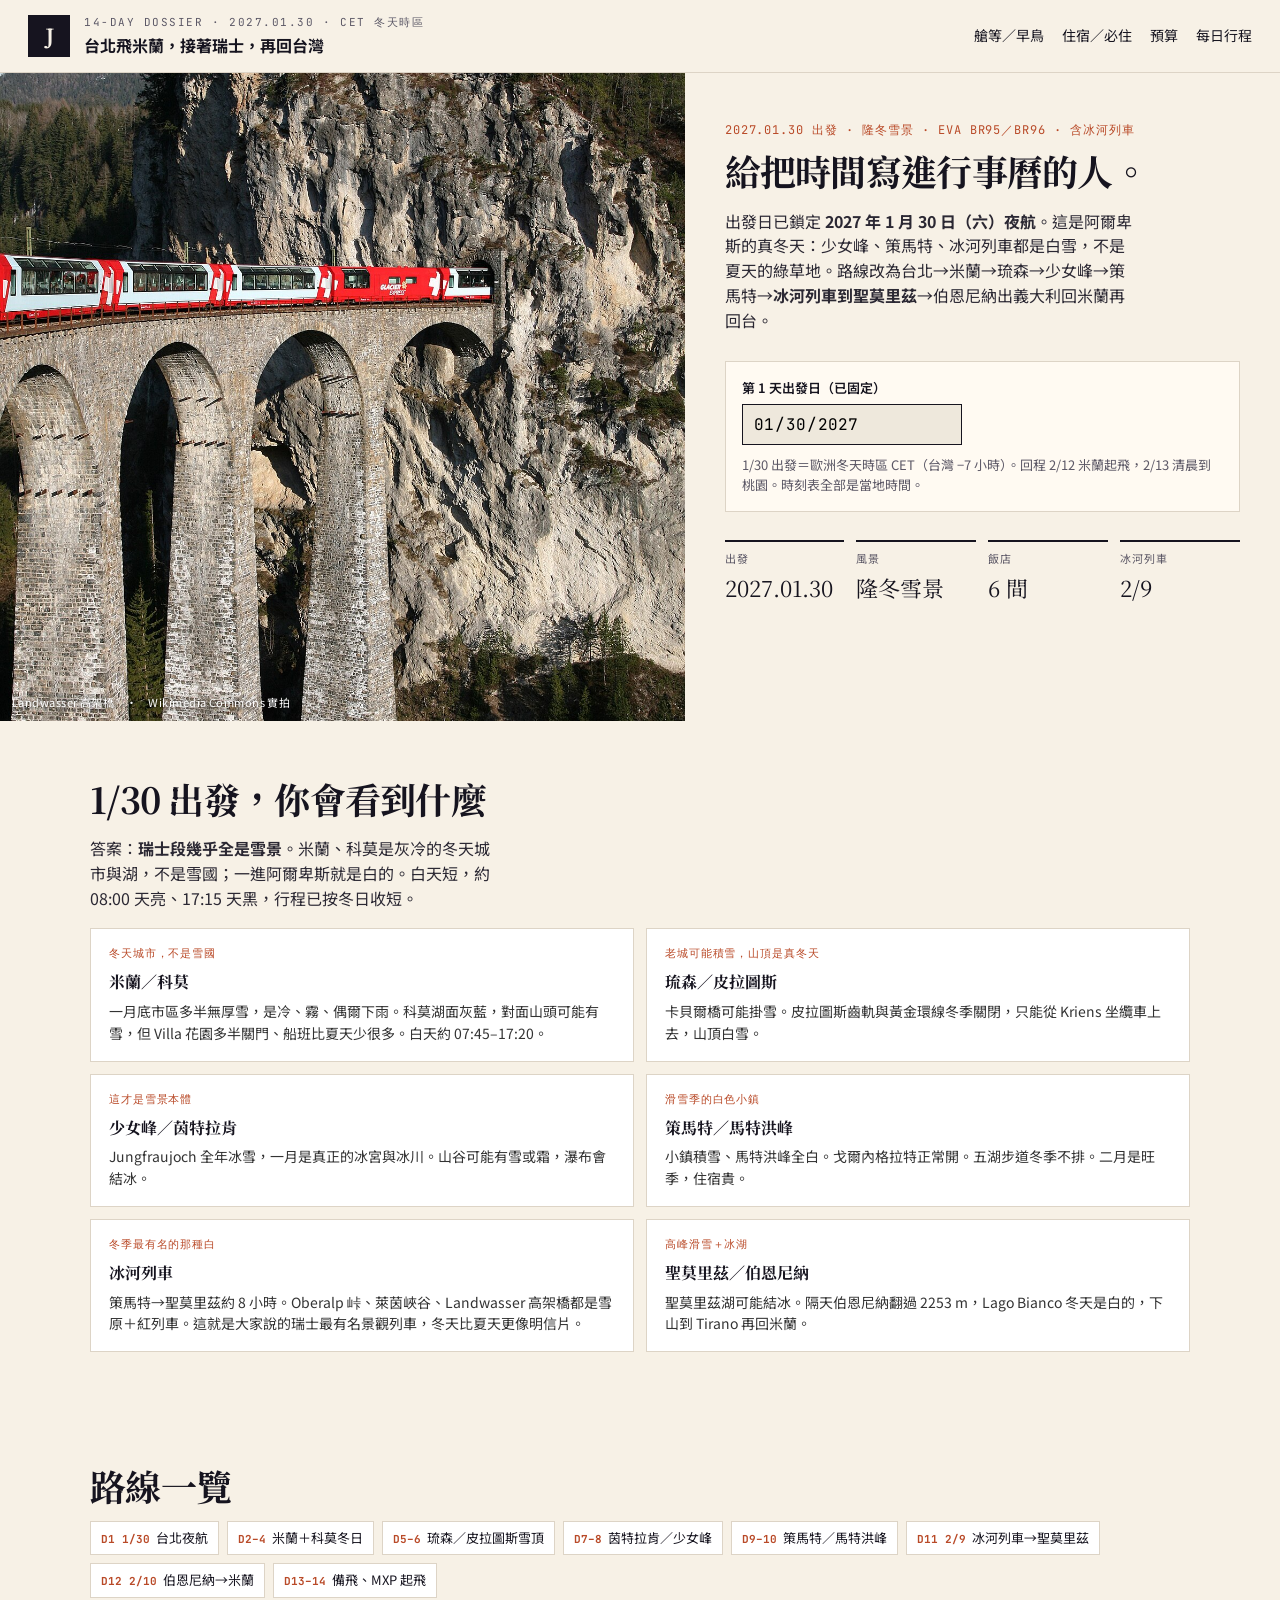
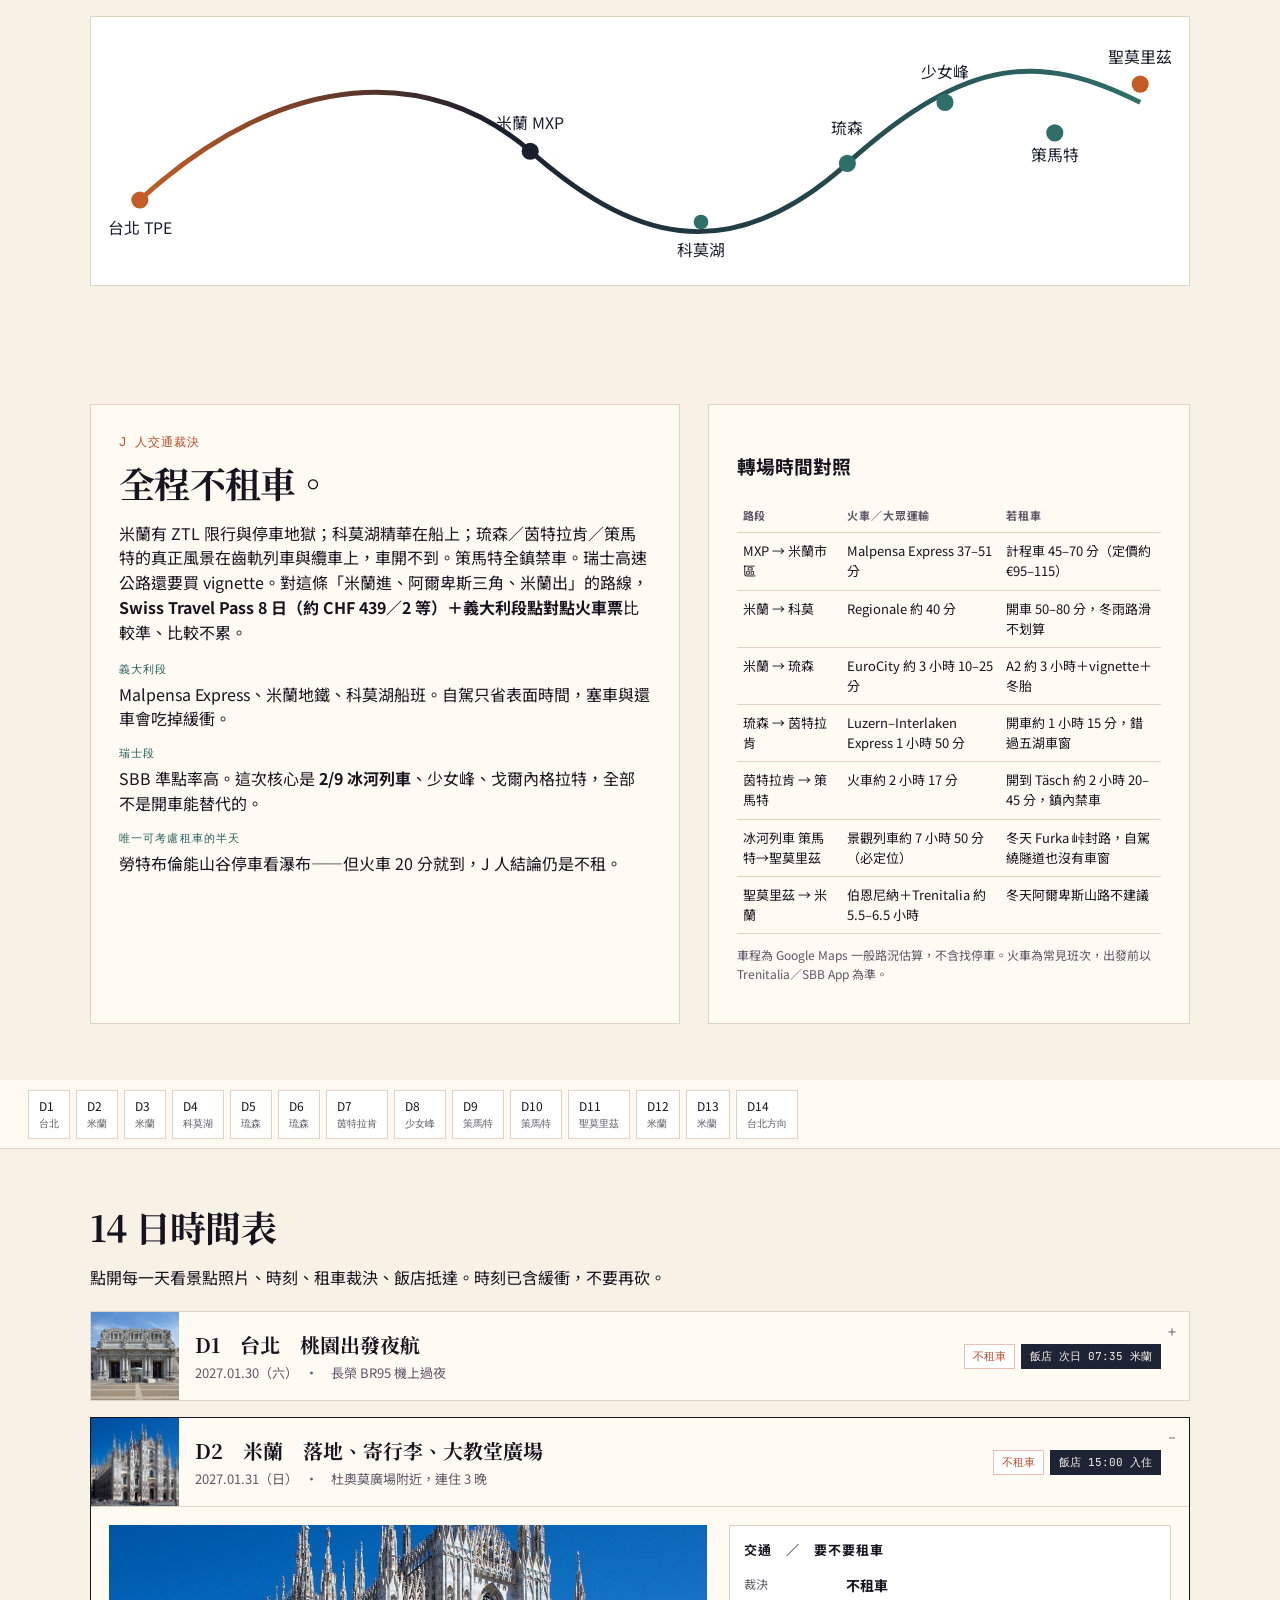
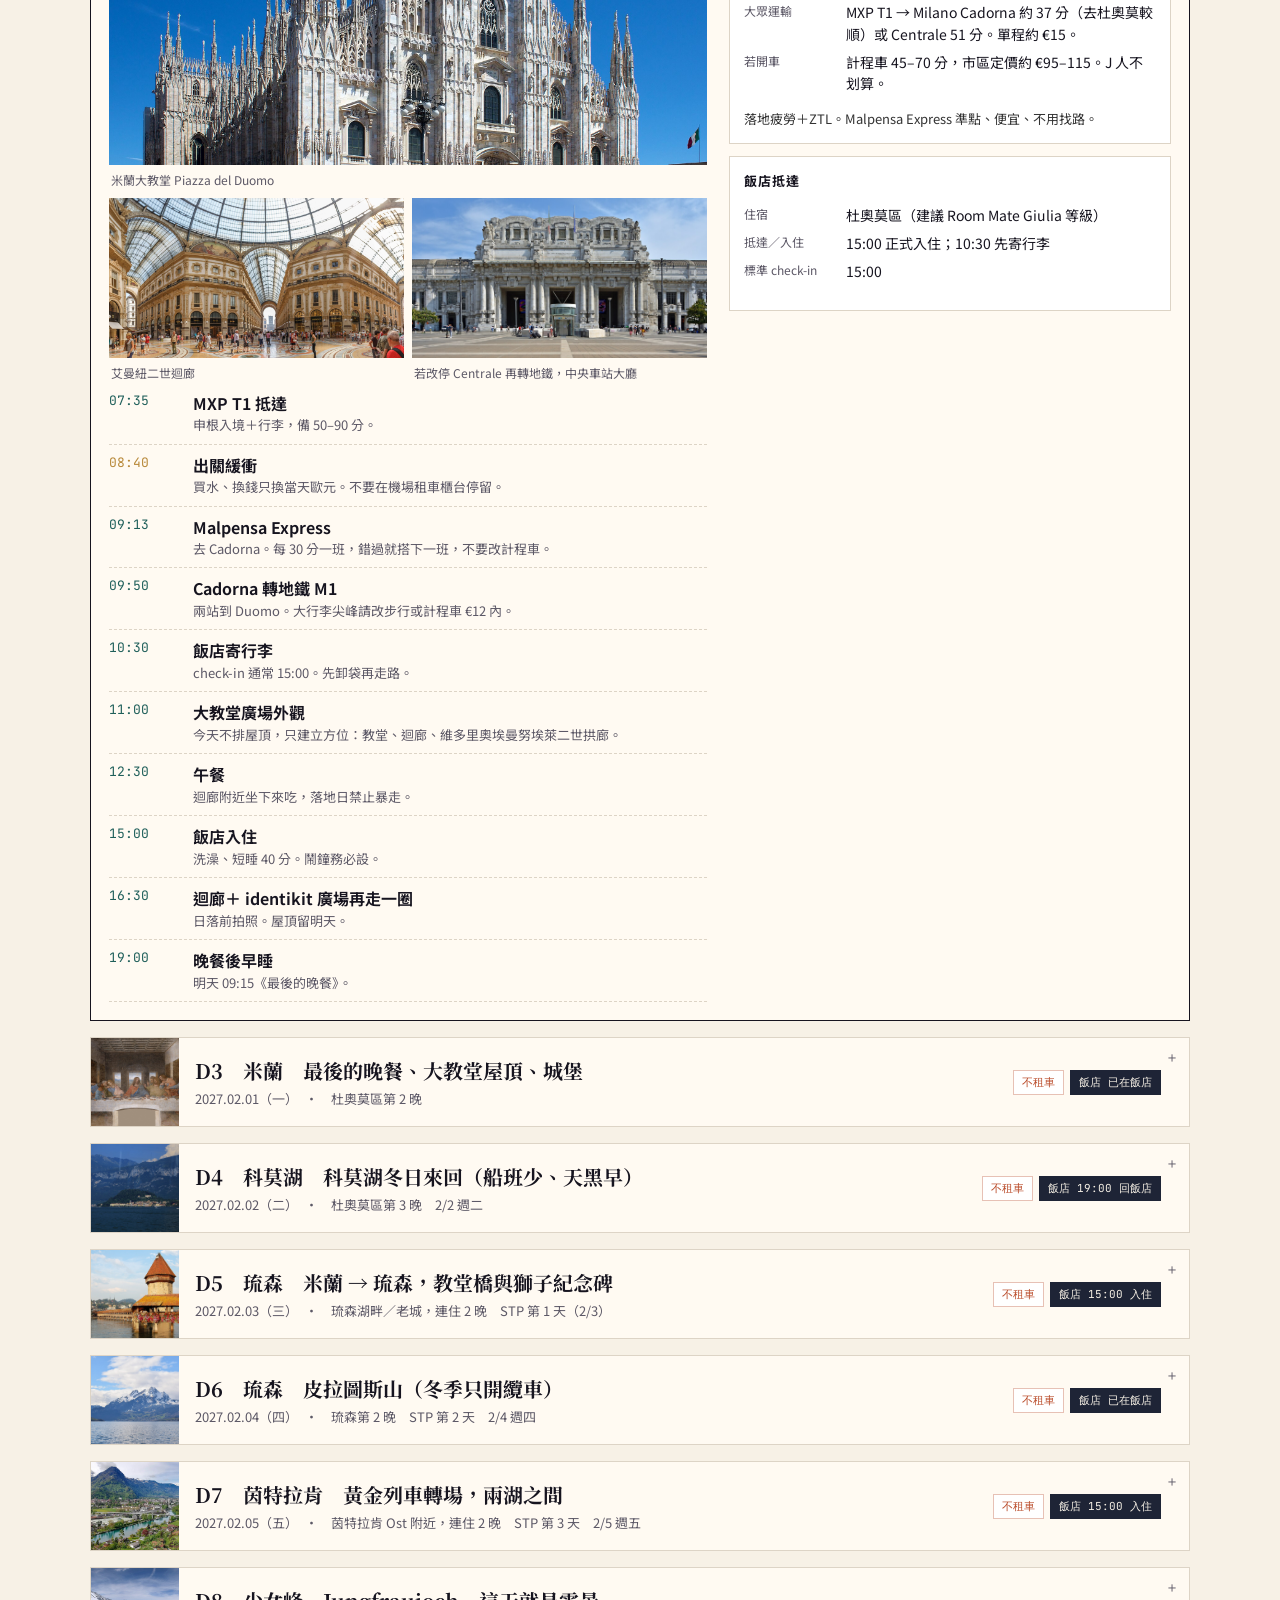
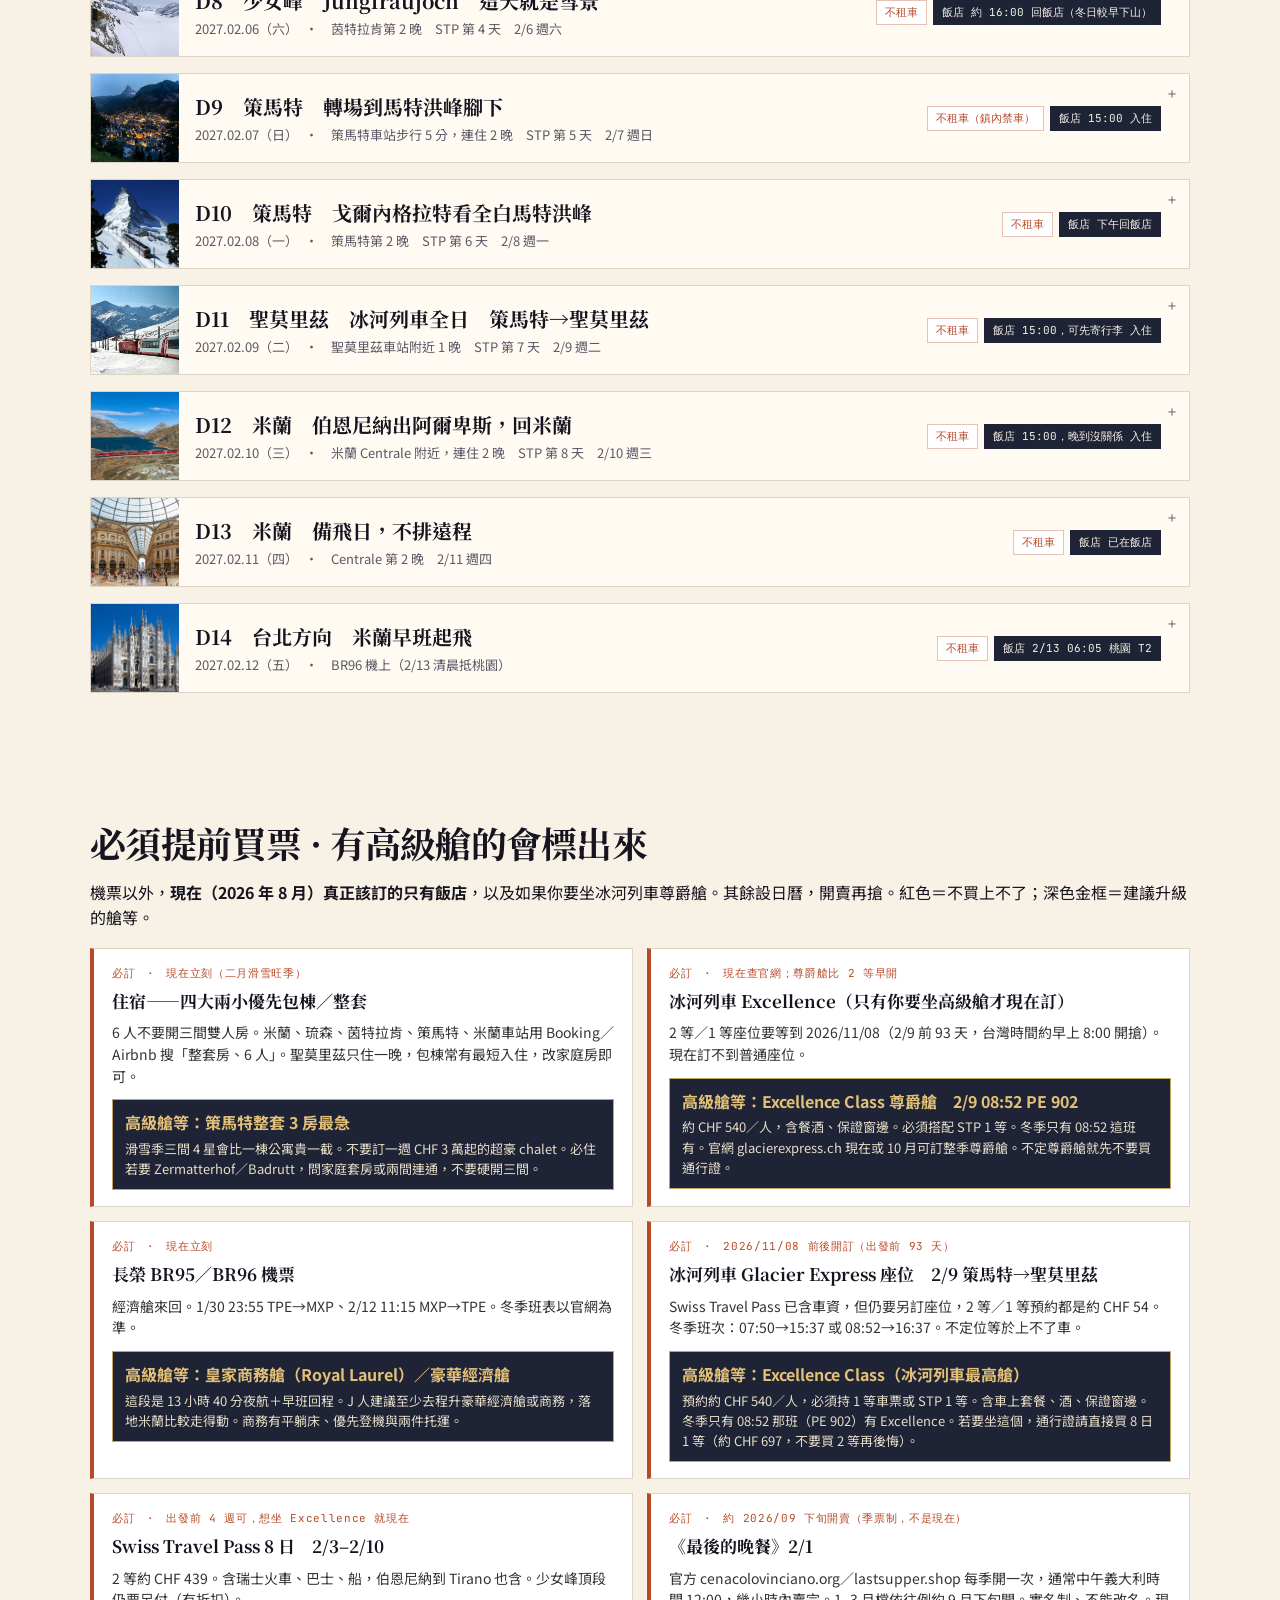
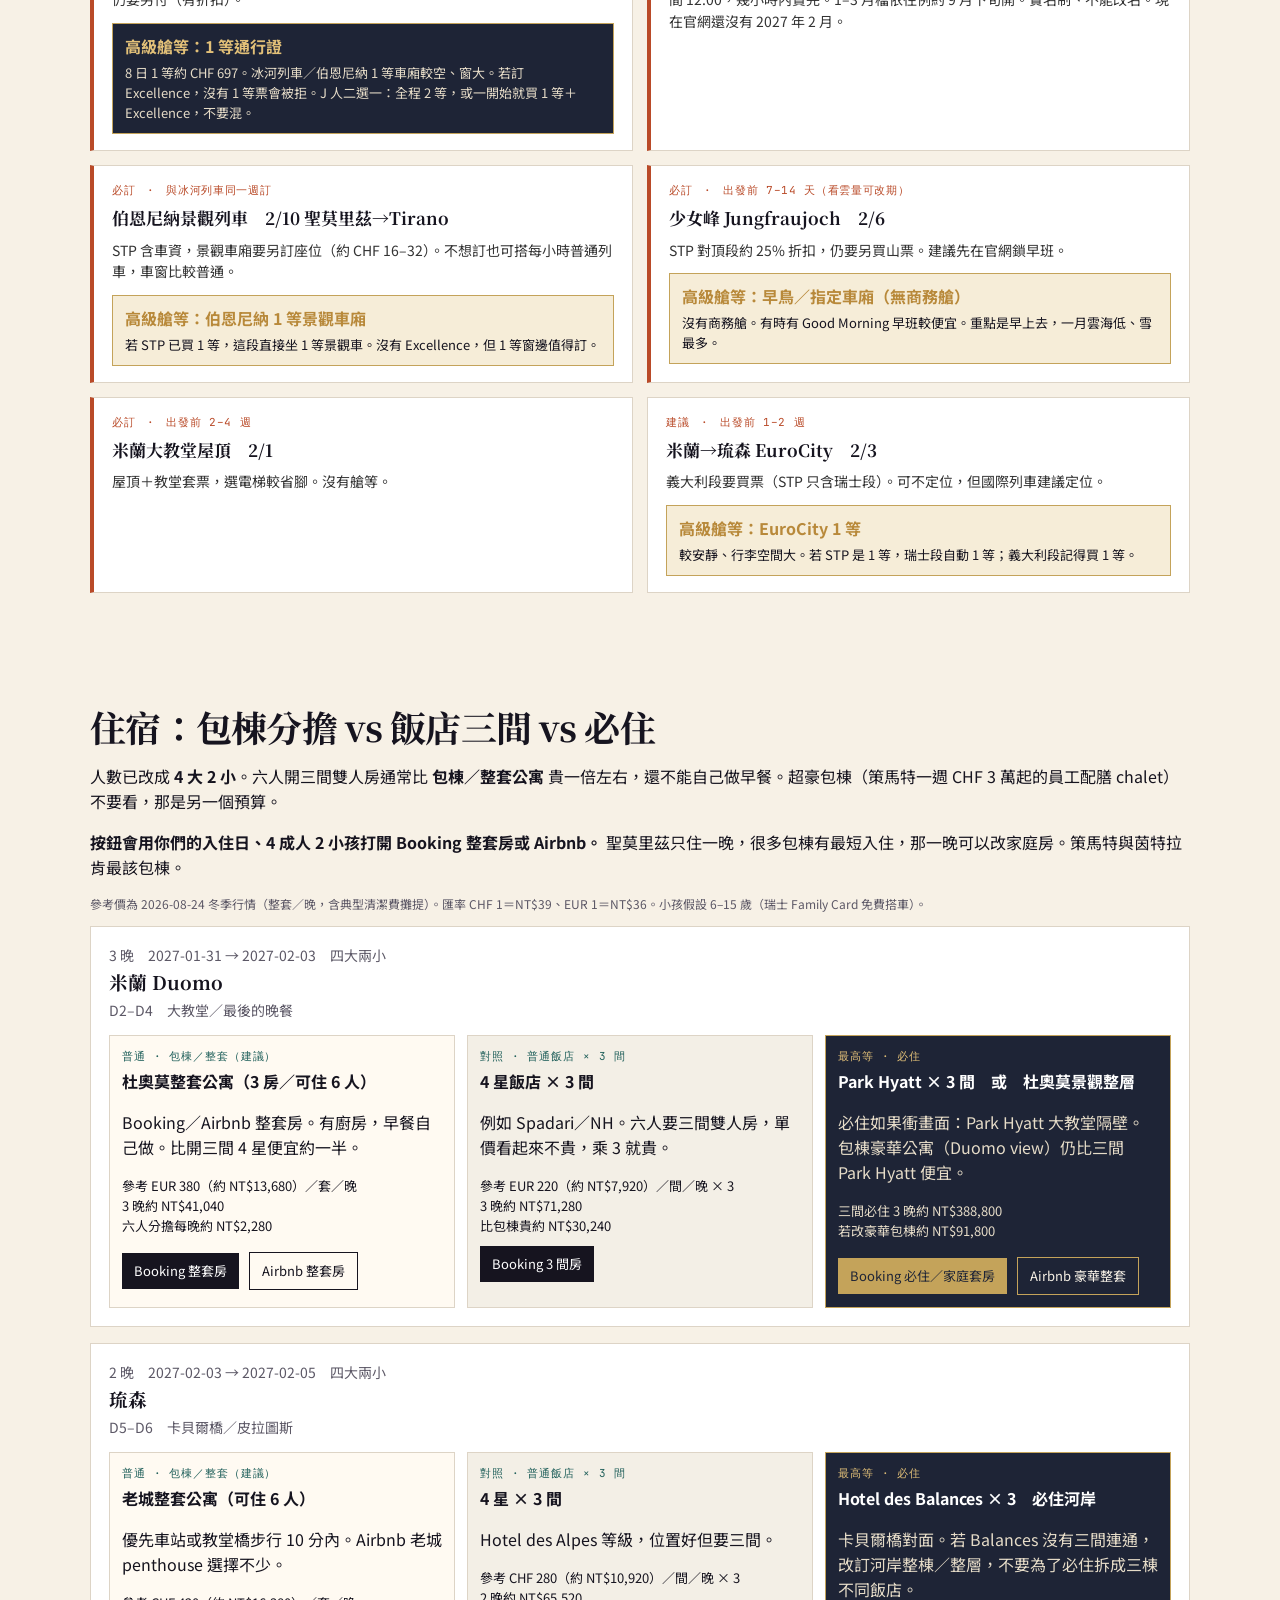
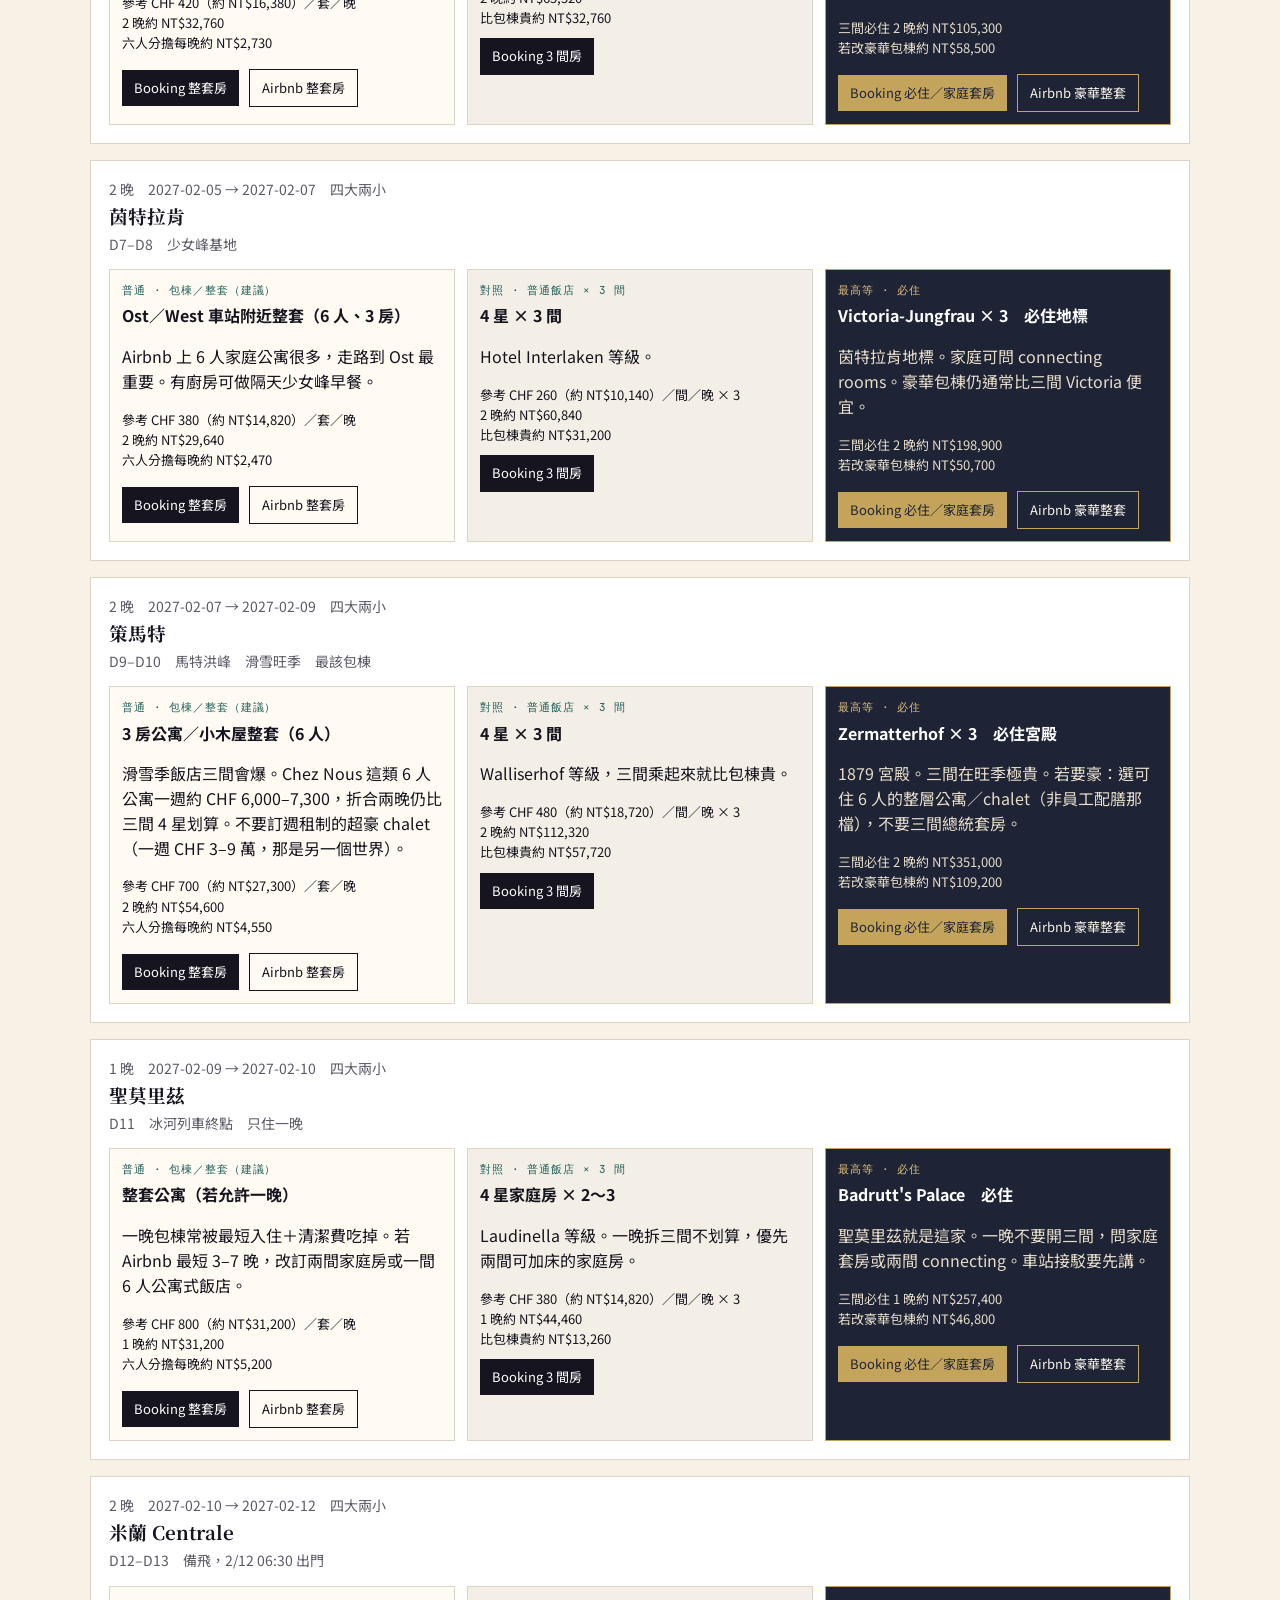
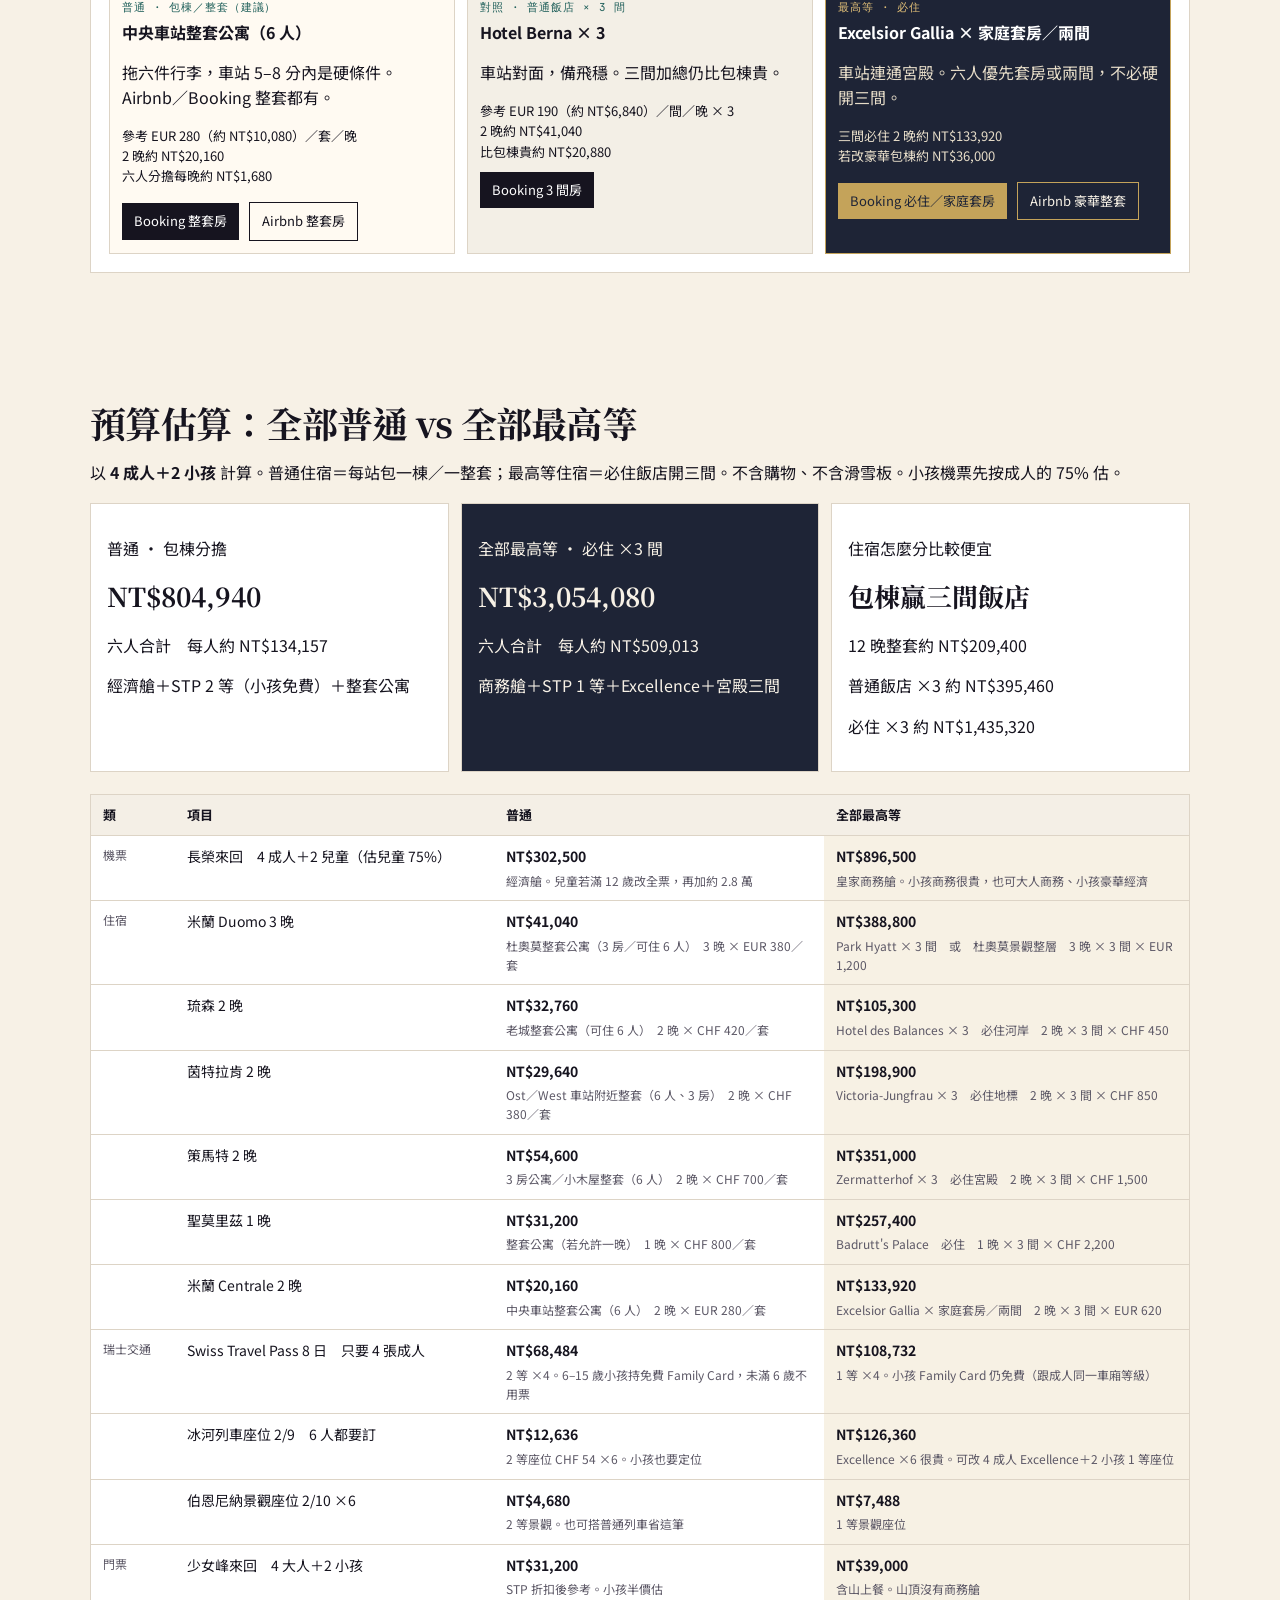
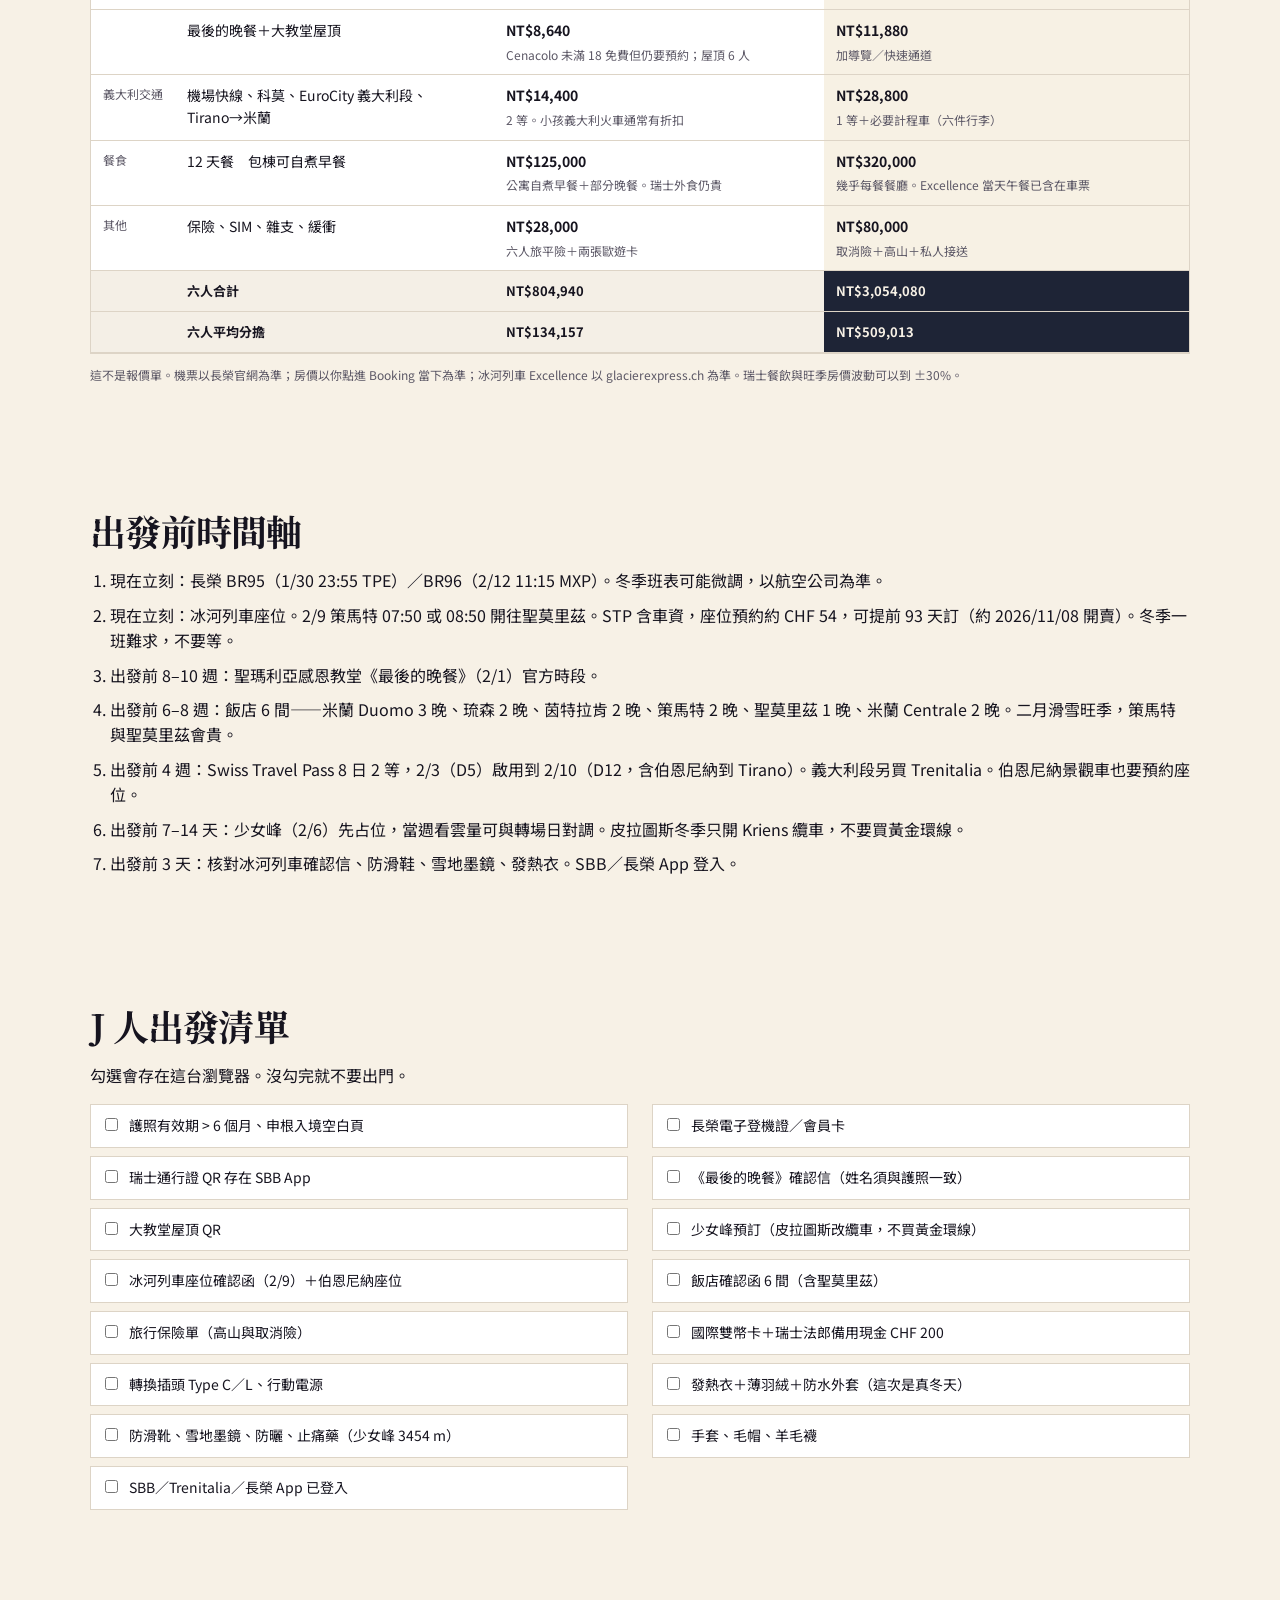
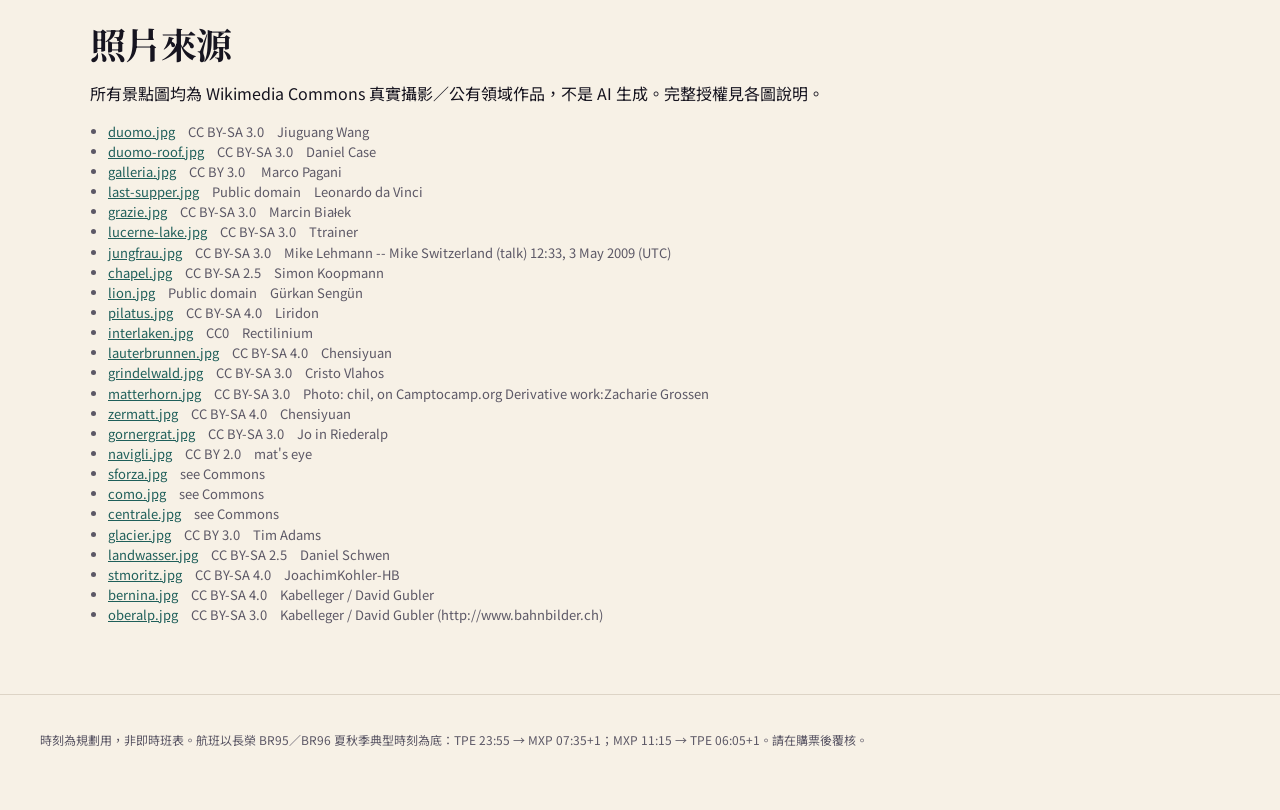
==== commit 72f8e3f8: "Budget and stays for 4 adults and 2 children. Prefer entire apartments over three hotel rooms; add A" ====
--- a/index.html
+++ b/index.html
@@ -119,15 +119,16 @@
   </section>
 
   <section class="hotels" id="hotels">
-    <h2>住宿：普通 vs 必住（Booking 即時價）</h2>
-    <p>Booking.com 不讓把房價嵌進別人的網頁，所以參考數字是 2026-08-24 依冬季公開行情估算的「一晚雙人房」。<strong>真正即時庫存與價格，按按鈕會用你的入住日打開 Booking</strong>。二月滑雪旺季，策馬特與聖莫里茲請今天就點進去訂（選免費取消）。</p>
-    <p class="fine">匯率參考 CHF 1＝NT$39、EUR 1＝NT$36。單人房不是半價。必住＝這段旅程有畫面的那一間，不是隨便五星。</p>
+    <h2>住宿：包棟分擔 vs 飯店三間 vs 必住</h2>
+    <p>人數已改成 <strong>4 大 2 小</strong>。六人開三間雙人房通常比 <strong>包棟／整套公寓</strong> 貴一倍左右，還不能自己做早餐。超豪包棟（策馬特一週 CHF 3 萬起的員工配膳 chalet）不要看，那是另一個預算。</p>
+    <p><strong>按鈕會用你們的入住日、4 成人 2 小孩打開 Booking 整套房或 Airbnb。</strong> 聖莫里茲只住一晚，很多包棟有最短入住，那一晚可以改家庭房。策馬特與茵特拉肯最該包棟。</p>
+    <p class="fine">參考價為 2026-08-24 冬季行情（整套／晚，含典型清潔費攤提）。匯率 CHF 1＝NT$39、EUR 1＝NT$36。小孩假設 6–15 歲（瑞士 Family Card 免費搭車）。</p>
     <div id="hotel-list"></div>
   </section>
 
   <section class="budget" id="budget">
     <h2>預算估算：全部普通 vs 全部最高等</h2>
-    <p>以 <strong>2 成人、1 間雙人房</strong> 計算。機票、通行證、座位是兩人合計；飯店是一間房的晚數。不含購物、不含滑雪板租賃。</p>
+    <p>以 <strong>4 成人＋2 小孩</strong> 計算。普通住宿＝每站包一棟／一整套；最高等住宿＝必住飯店開三間。不含購物、不含滑雪板。小孩機票先按成人的 75% 估。</p>
     <div class="budget-summary" id="budget-summary"></div>
     <div class="budget-table-wrap">
       <table class="budget-table">
--- a/css/style.css
+++ b/css/style.css
@@ -174,6 +174,20 @@
   gap: 12px;
   margin-top: 14px;
 }
+.stay-triple { grid-template-columns: 1fr 1fr 1fr; }
+.stay-opt.mid { background: #f3efe6; }
+.book-btn.ghost {
+  background: transparent;
+  color: var(--ink);
+  border: 1px solid var(--ink);
+  margin-left: 6px;
+  margin-top: 6px;
+}
+.stay-opt.high .book-btn.ghost,
+.book-btn.goldg {
+  color: #f7f1e6;
+  border-color: #c4a35a;
+}
 .stay-opt {
   border: 1px solid var(--line);
   padding: 12px;
@@ -466,7 +480,7 @@
 }
 
 @media (max-width: 900px) {
-  .hero, .verdict, .day-grid, .stats, .checklist .check-grid, .season-grid, .stay-pair, .budget-summary {
+  .hero, .verdict, .day-grid, .stats, .checklist .check-grid, .season-grid, .stay-pair, .stay-triple, .budget-summary {
     grid-template-columns: 1fr;
   }
   .hero-media img { height: 42vh; }
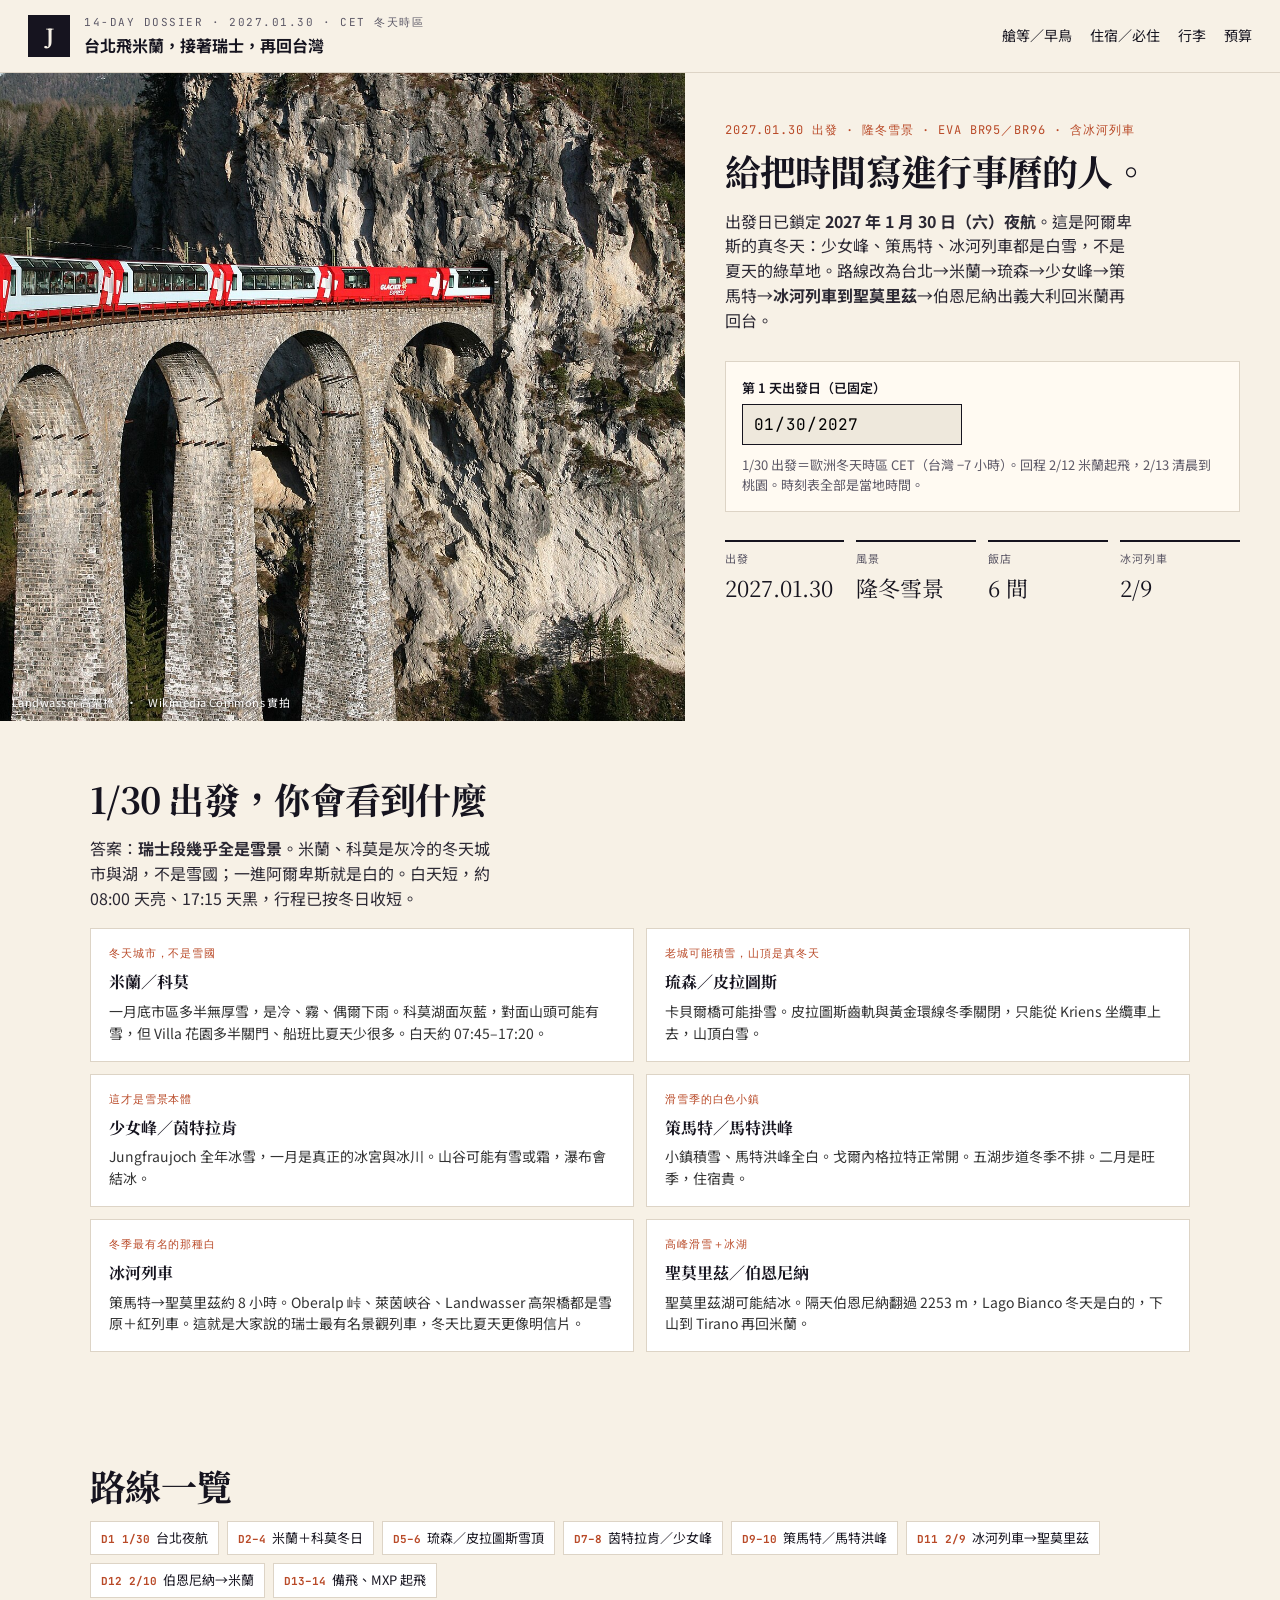
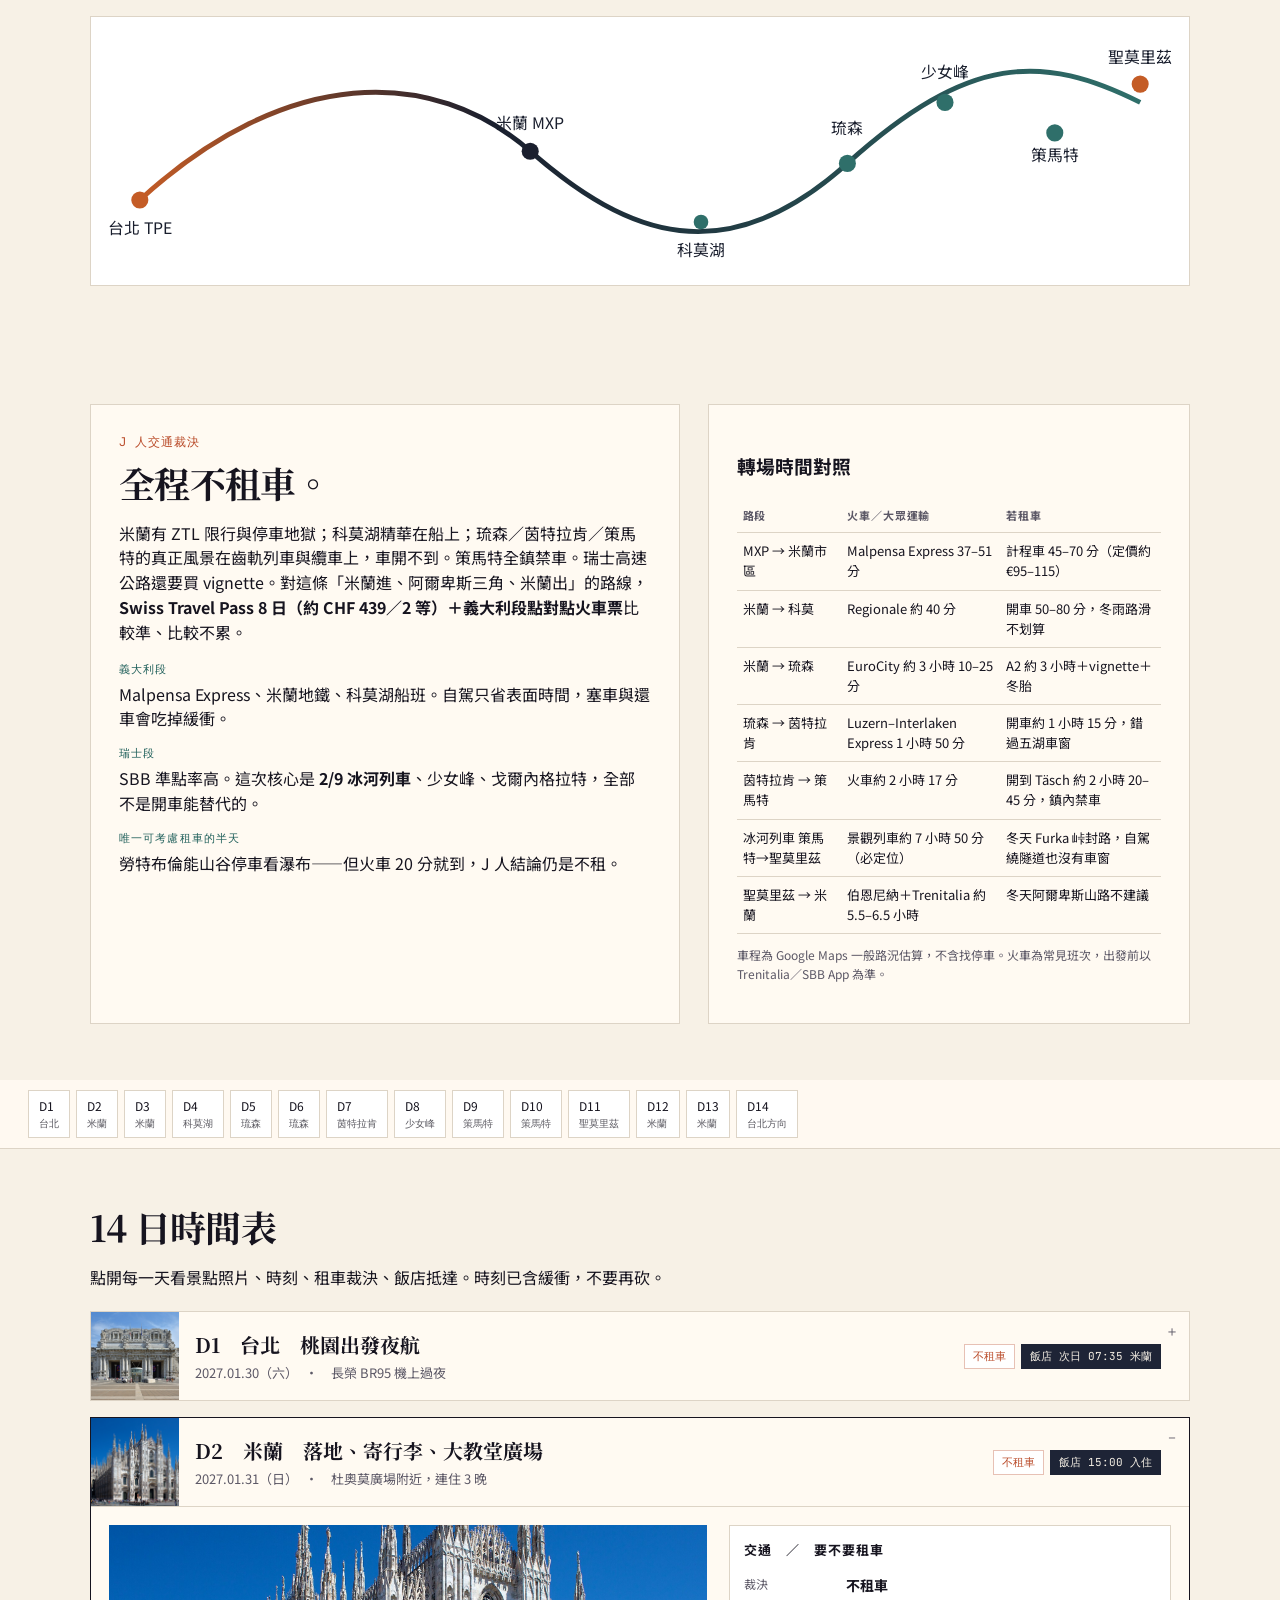
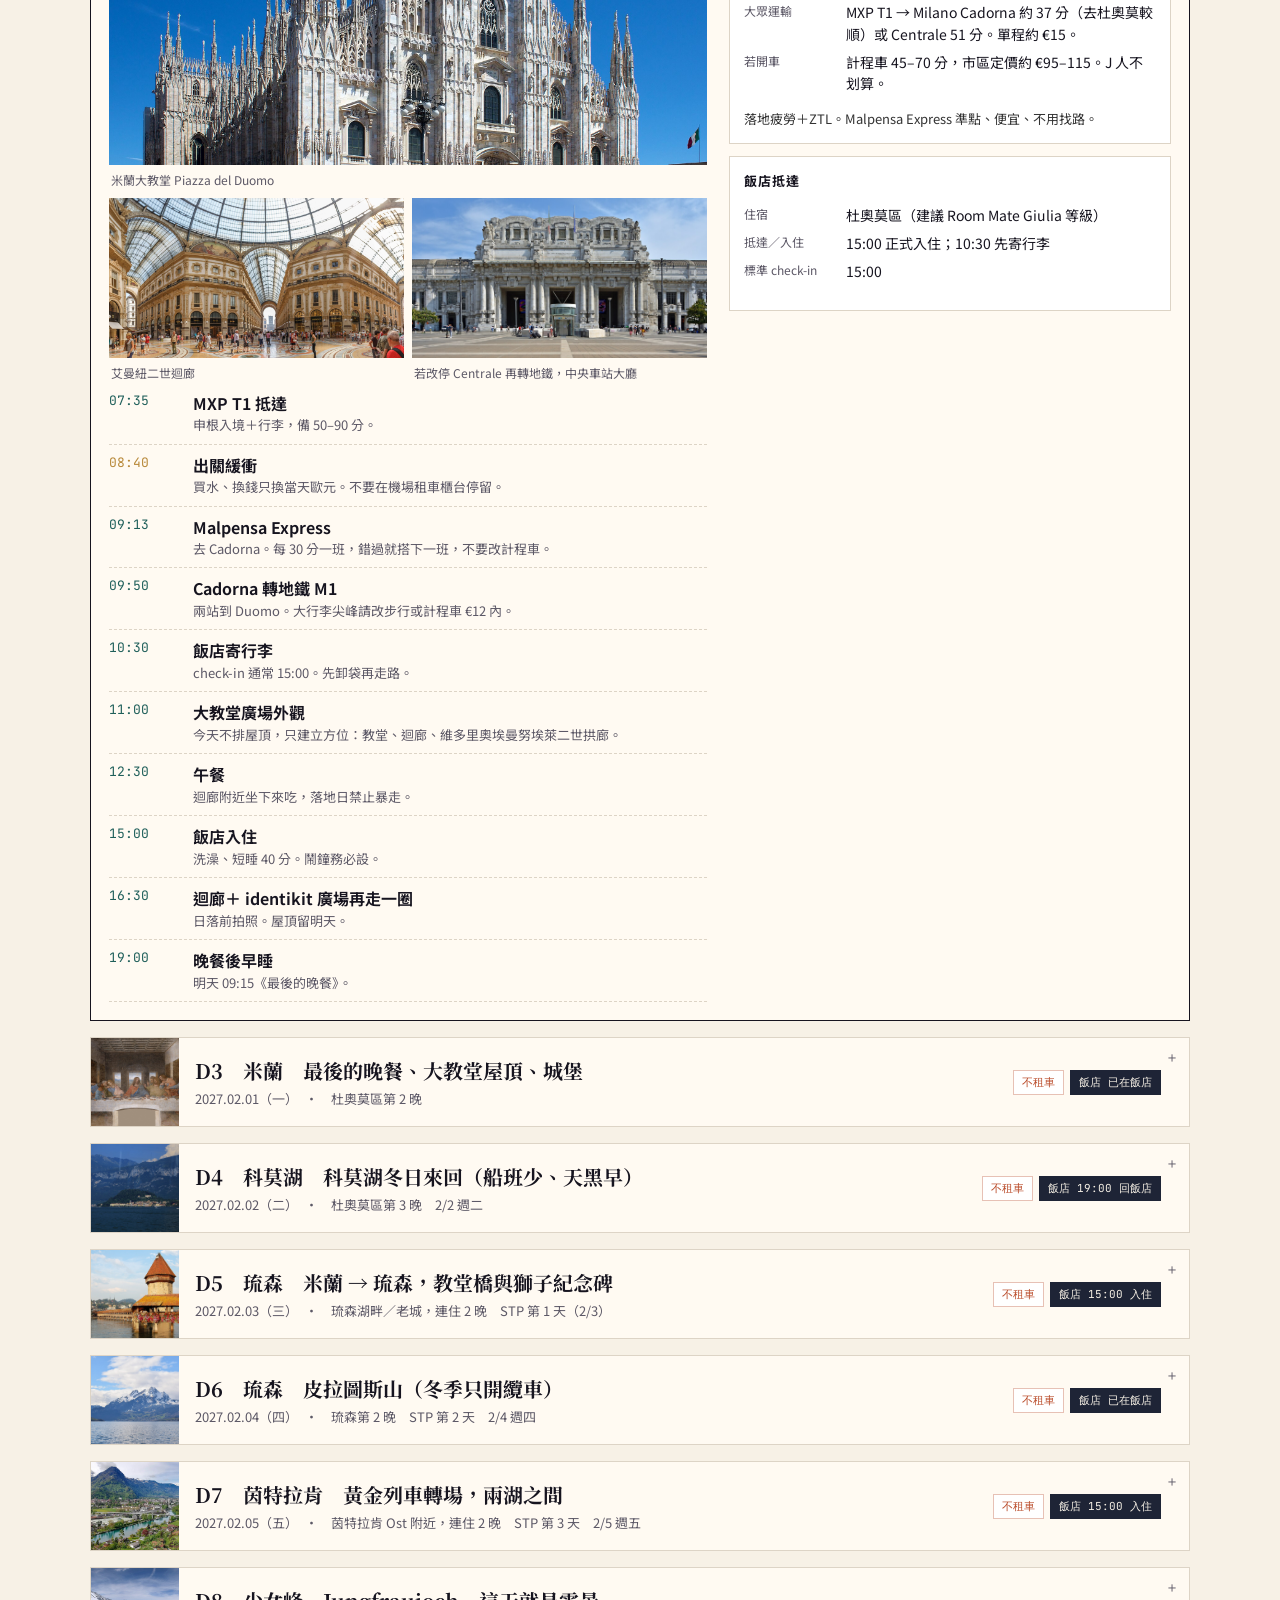
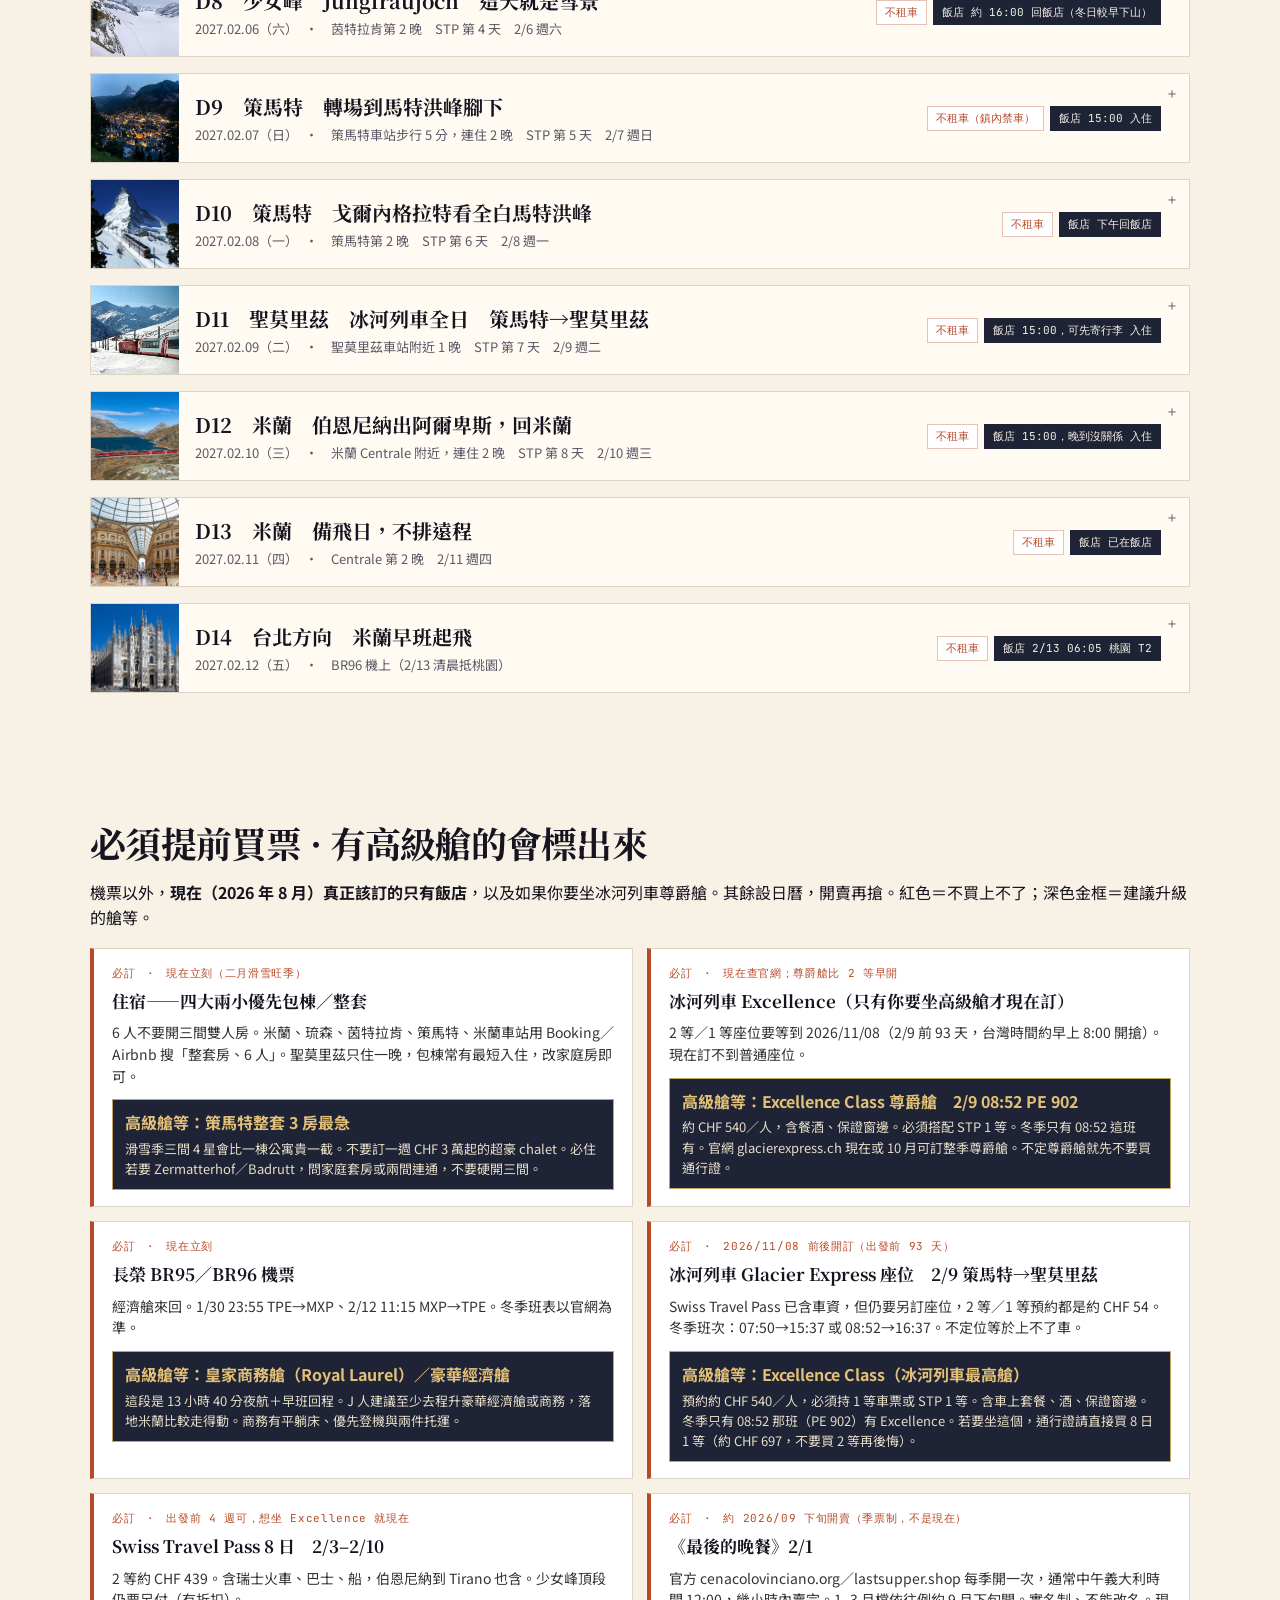
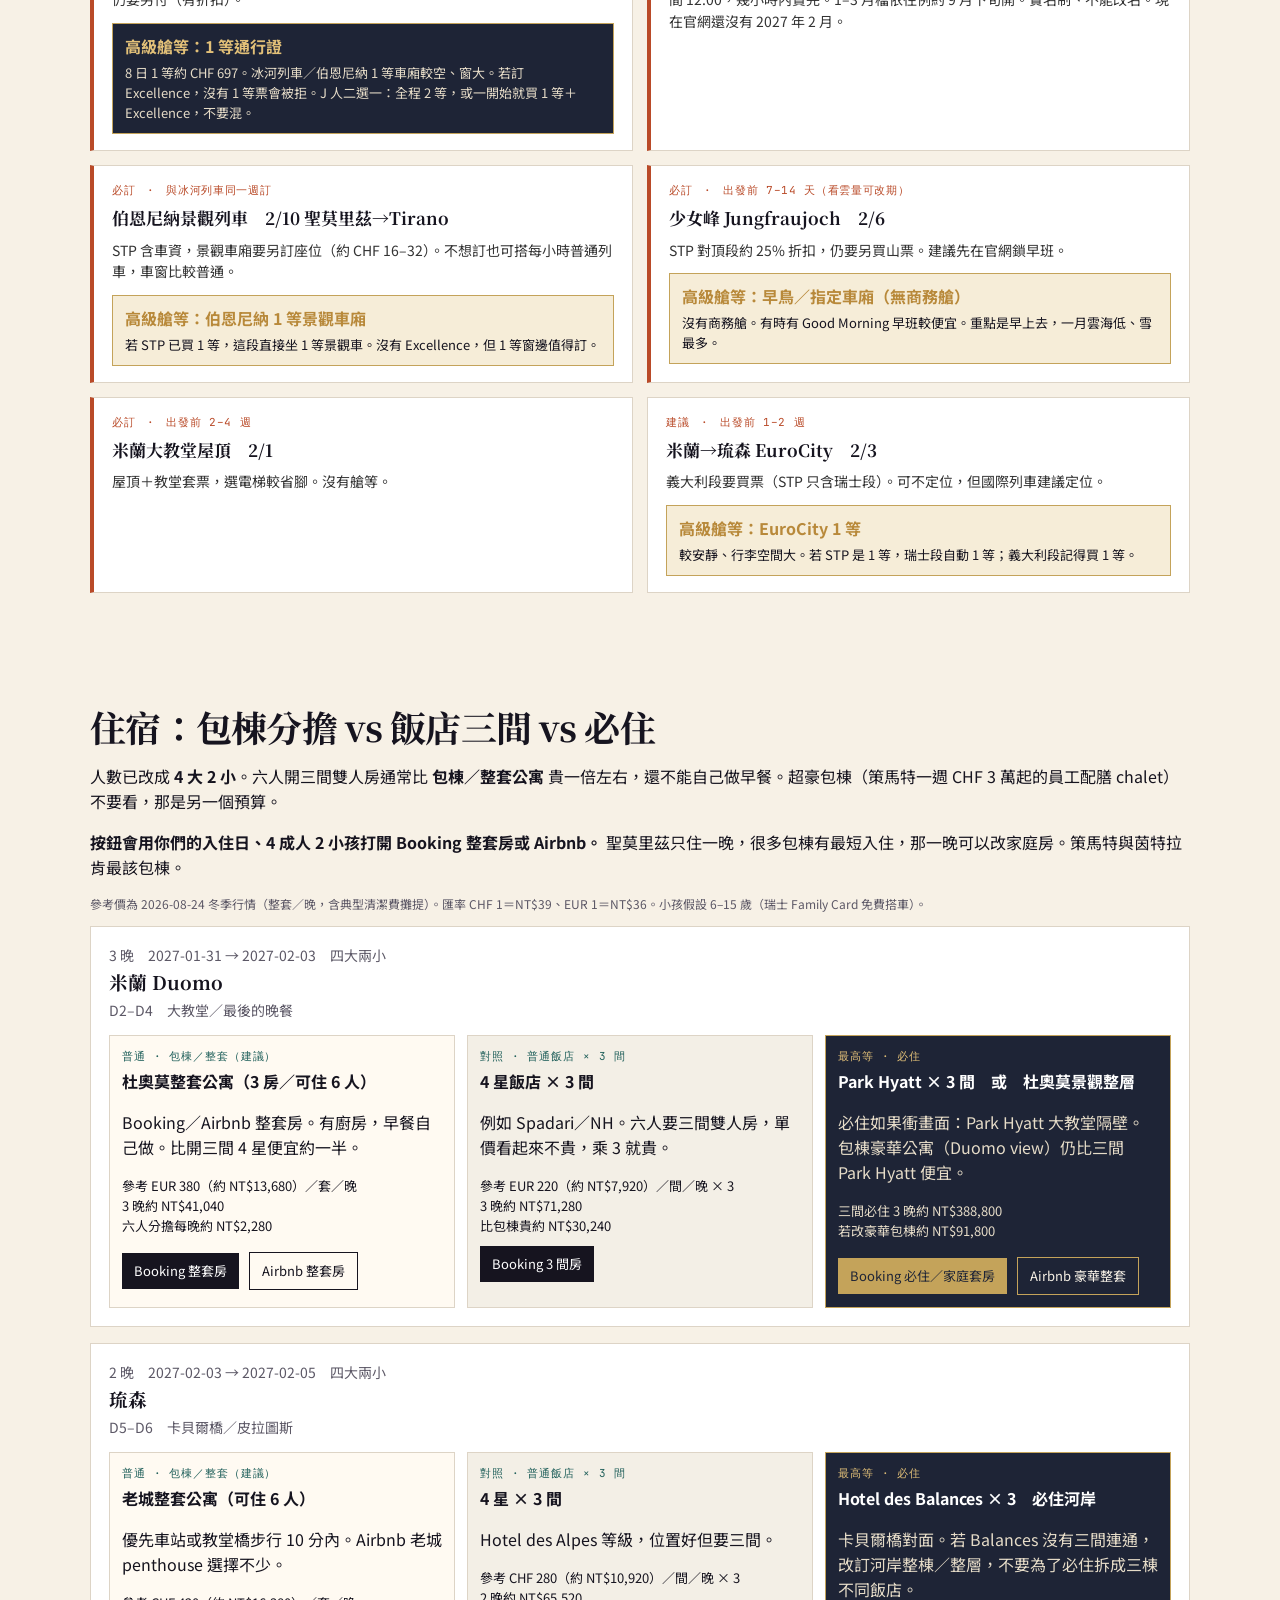
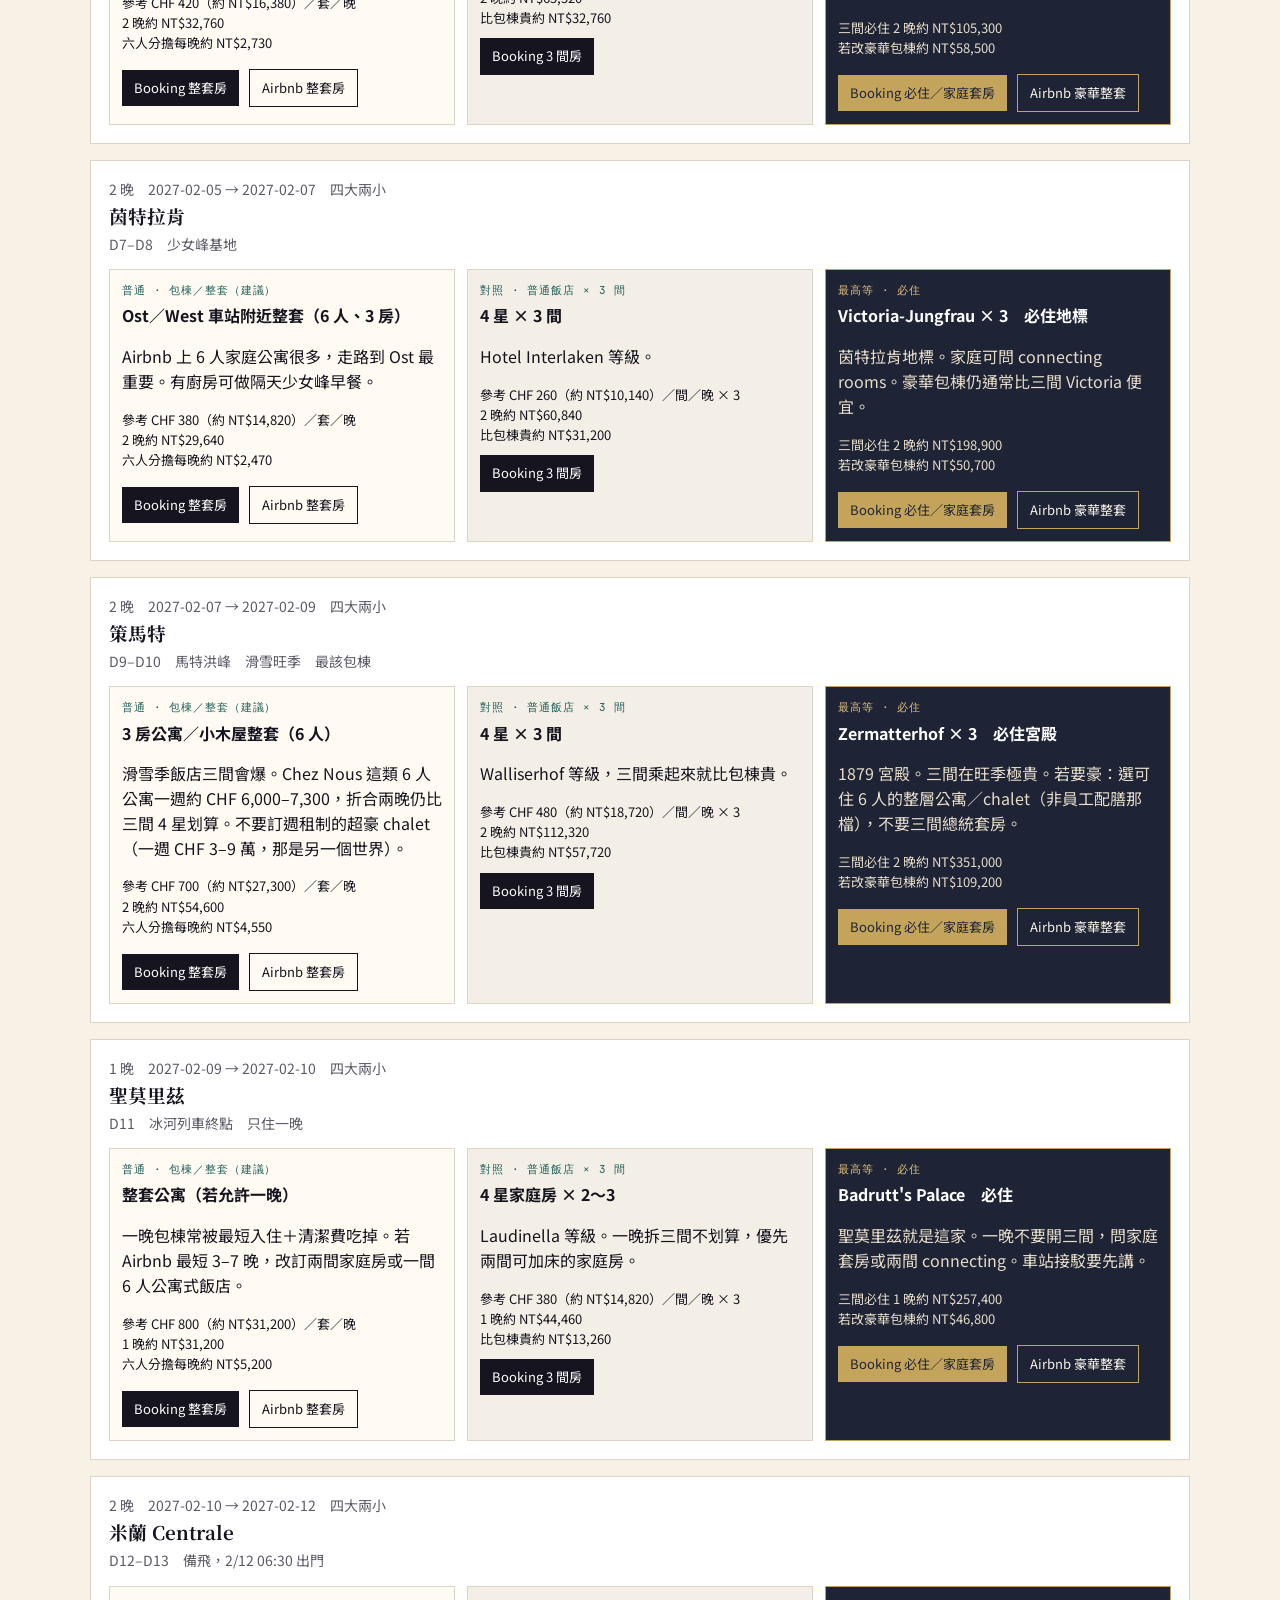
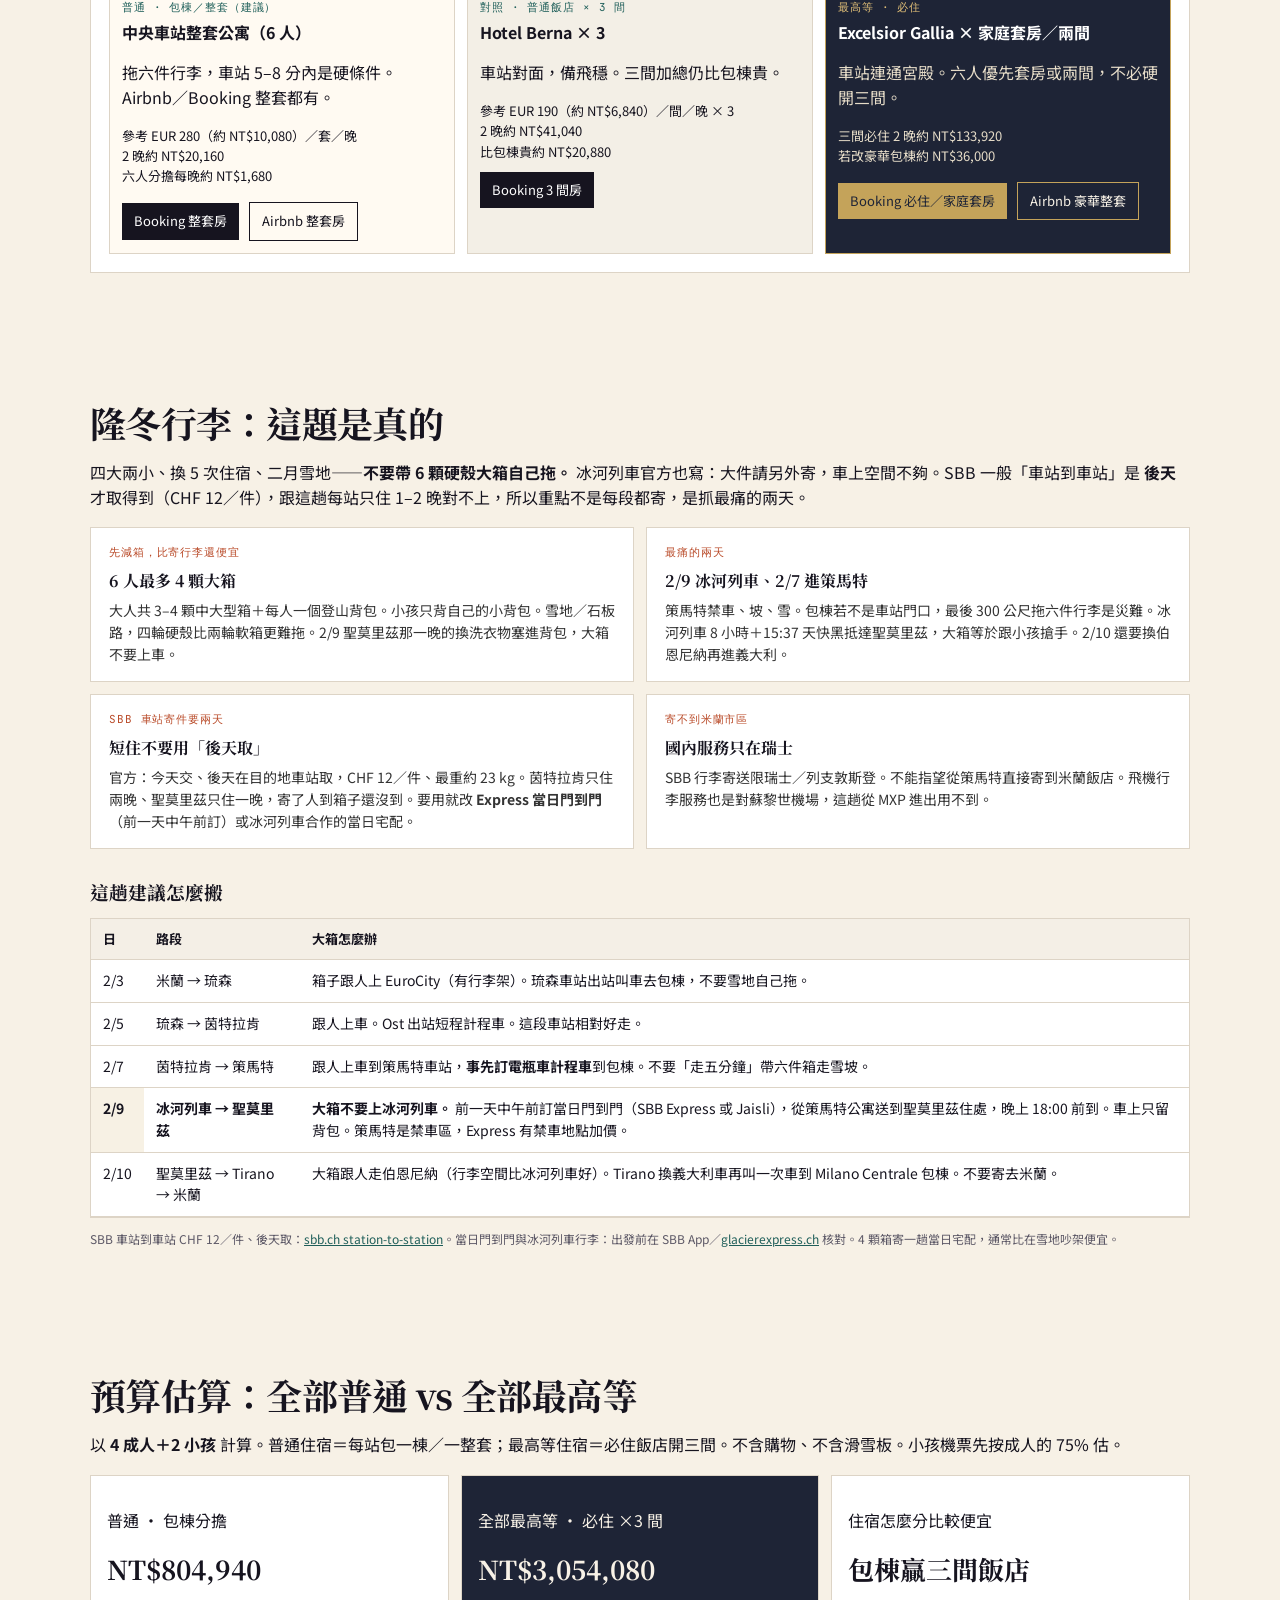
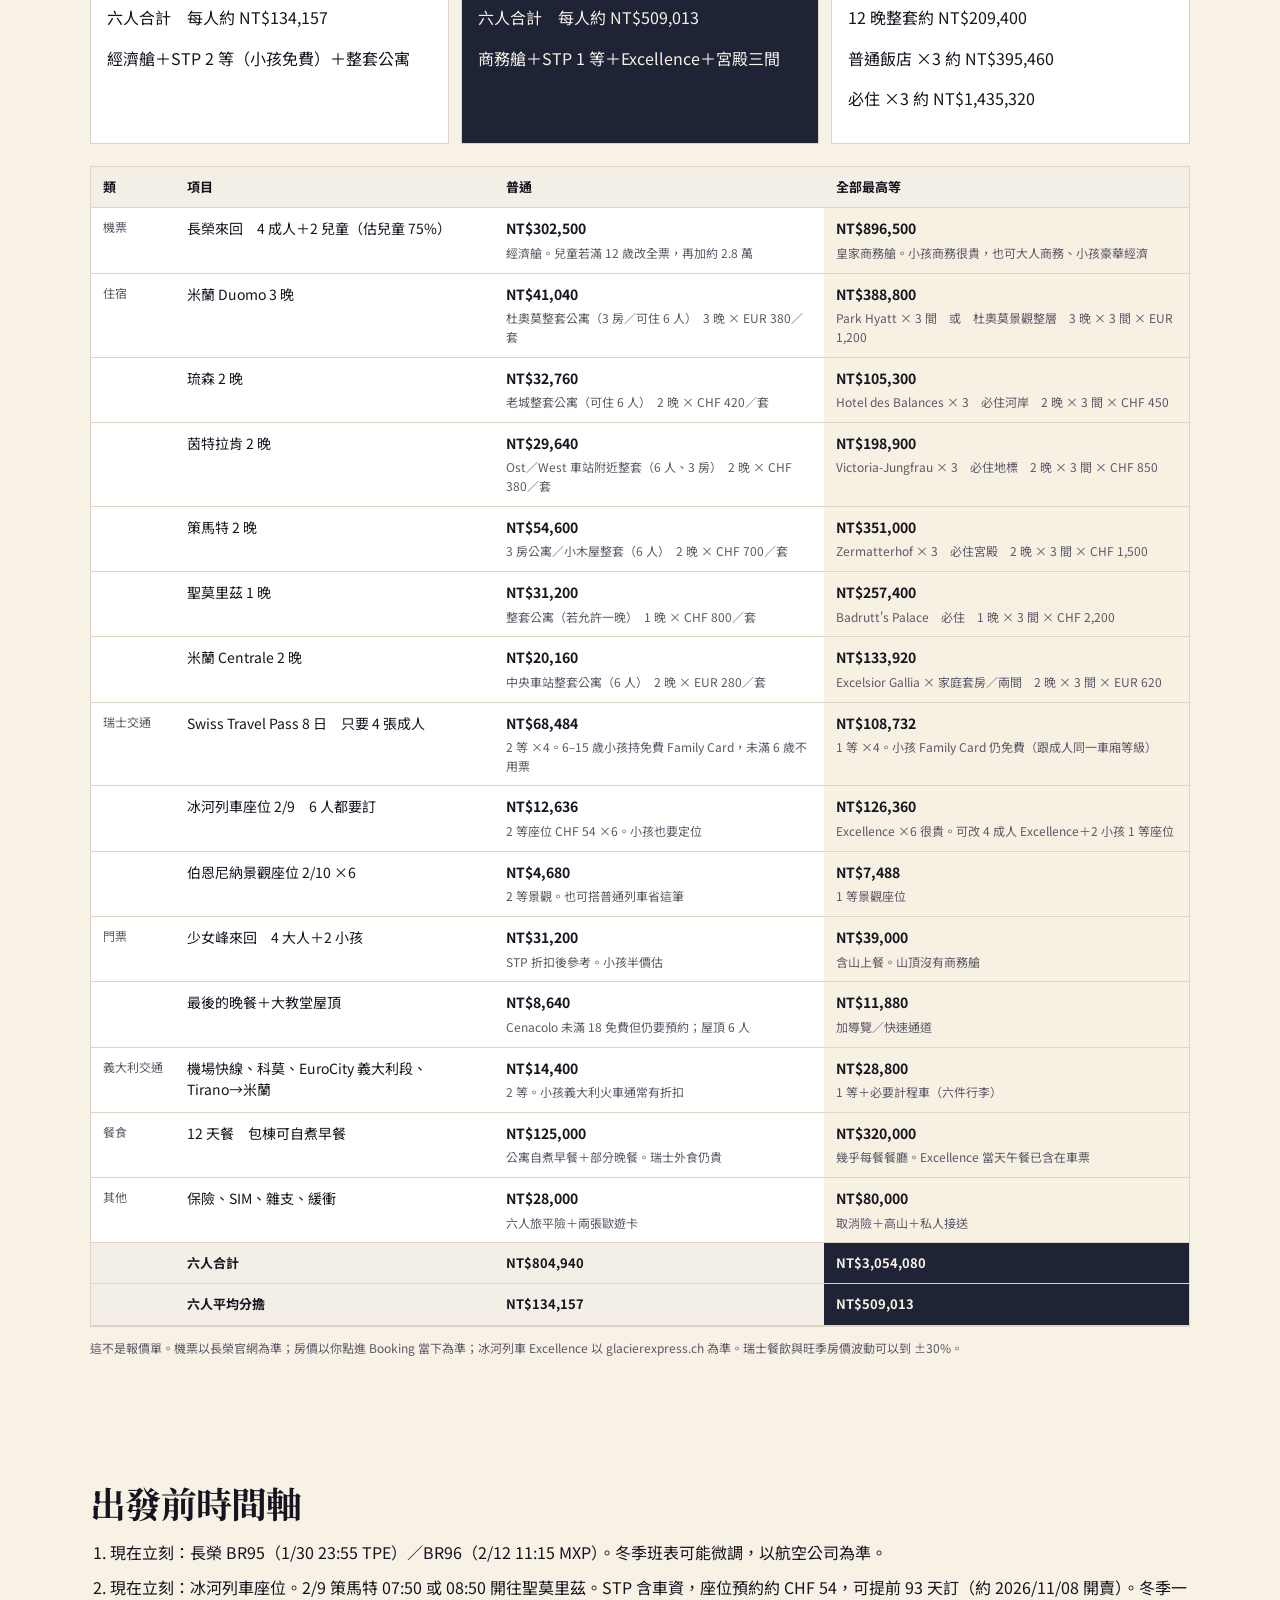
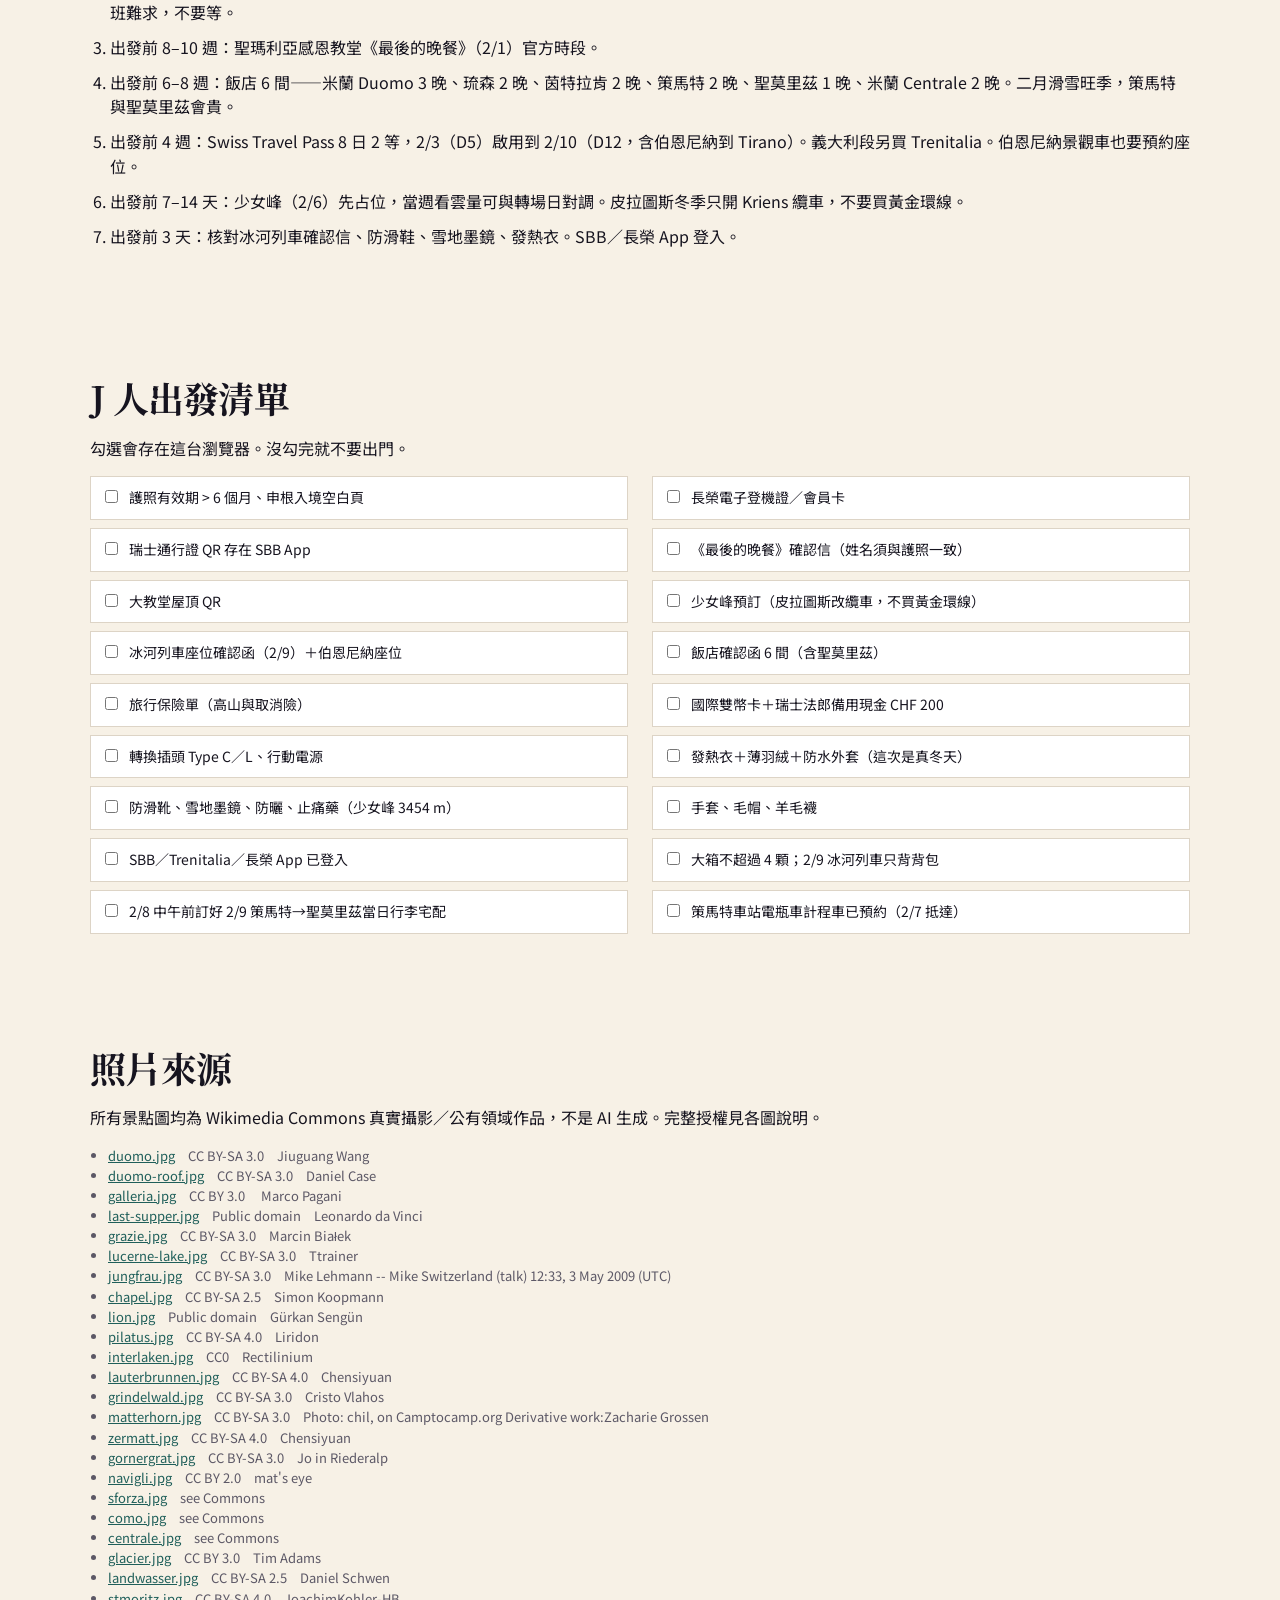
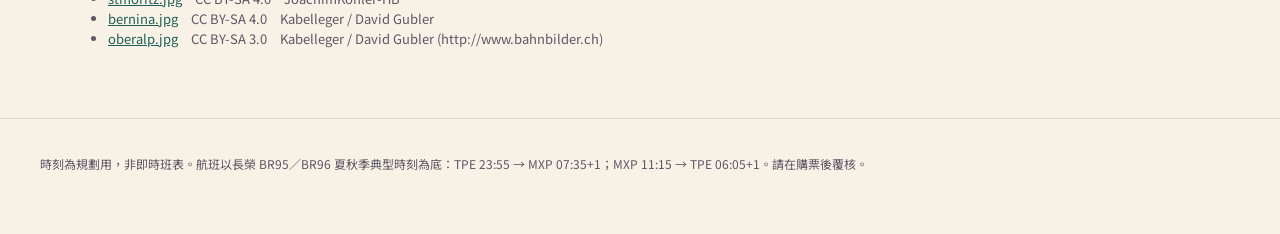
==== commit 9af70dcc: "Add winter luggage plan for a family of six. Document SBB two-day station forwarding limits and same" ====
--- a/index.html
+++ b/index.html
@@ -24,8 +24,8 @@
     <nav class="topnav">
       <a href="#tickets">艙等／早鳥</a>
       <a href="#hotels">住宿／必住</a>
+      <a href="#luggage">行李</a>
       <a href="#budget">預算</a>
-      <a href="#days">每日行程</a>
     </nav>
   </header>
 
@@ -126,6 +126,51 @@
     <div id="hotel-list"></div>
   </section>
 
+  <section class="luggage" id="luggage">
+    <h2>隆冬行李：這題是真的</h2>
+    <p>四大兩小、換 5 次住宿、二月雪地——<strong>不要帶 6 顆硬殼大箱自己拖。</strong> 冰河列車官方也寫：大件請另外寄，車上空間不夠。SBB 一般「車站到車站」是 <strong>後天</strong>才取得到（CHF 12／件），跟這趟每站只住 1–2 晚對不上，所以重點不是每段都寄，是抓最痛的兩天。</p>
+
+    <div class="season-grid">
+      <article class="season-card">
+        <p class="tag">先減箱，比寄行李還便宜</p>
+        <h3>6 人最多 4 顆大箱</h3>
+        <p>大人共 3–4 顆中大型箱＋每人一個登山背包。小孩只背自己的小背包。雪地／石板路，四輪硬殼比兩輪軟箱更難拖。2/9 聖莫里茲那一晚的換洗衣物塞進背包，大箱不要上車。</p>
+      </article>
+      <article class="season-card">
+        <p class="tag">最痛的兩天</p>
+        <h3>2/9 冰河列車、2/7 進策馬特</h3>
+        <p>策馬特禁車、坡、雪。包棟若不是車站門口，最後 300 公尺拖六件行李是災難。冰河列車 8 小時＋15:37 天快黑抵達聖莫里茲，大箱等於跟小孩搶手。2/10 還要換伯恩尼納再進義大利。</p>
+      </article>
+      <article class="season-card">
+        <p class="tag">SBB 車站寄件要兩天</p>
+        <h3>短住不要用「後天取」</h3>
+        <p>官方：今天交、後天在目的地車站取，CHF 12／件、最重約 23 kg。茵特拉肯只住兩晚、聖莫里茲只住一晚，寄了人到箱子還沒到。要用就改 <strong>Express 當日門到門</strong>（前一天中午前訂）或冰河列車合作的當日宅配。</p>
+      </article>
+      <article class="season-card">
+        <p class="tag">寄不到米蘭市區</p>
+        <h3>國內服務只在瑞士</h3>
+        <p>SBB 行李寄送限瑞士／列支敦斯登。不能指望從策馬特直接寄到米蘭飯店。飛機行李服務也是對蘇黎世機場，這趟從 MXP 進出用不到。</p>
+      </article>
+    </div>
+
+    <h3 class="subhead">這趟建議怎麼搬</h3>
+    <div class="budget-table-wrap">
+      <table class="budget-table">
+        <thead>
+          <tr><th>日</th><th>路段</th><th>大箱怎麼辦</th></tr>
+        </thead>
+        <tbody>
+          <tr><td>2/3</td><td>米蘭 → 琉森</td><td>箱子跟人上 EuroCity（有行李架）。琉森車站出站叫車去包棟，不要雪地自己拖。</td></tr>
+          <tr><td>2/5</td><td>琉森 → 茵特拉肯</td><td>跟人上車。Ost 出站短程計程車。這段車站相對好走。</td></tr>
+          <tr><td>2/7</td><td>茵特拉肯 → 策馬特</td><td>跟人上車到策馬特車站，<strong>事先訂電瓶車計程車</strong>到包棟。不要「走五分鐘」帶六件箱走雪坡。</td></tr>
+          <tr><td class="hi"><strong>2/9</strong></td><td><strong>冰河列車 → 聖莫里茲</strong></td><td><strong>大箱不要上冰河列車。</strong> 前一天中午前訂當日門到門（SBB Express 或 Jaisli），從策馬特公寓送到聖莫里茲住處，晚上 18:00 前到。車上只留背包。策馬特是禁車區，Express 有禁車地點加價。</td></tr>
+          <tr><td>2/10</td><td>聖莫里茲 → Tirano → 米蘭</td><td>大箱跟人走伯恩尼納（行李空間比冰河列車好）。Tirano 換義大利車再叫一次車到 Milano Centrale 包棟。不要寄去米蘭。</td></tr>
+        </tbody>
+      </table>
+    </div>
+    <p class="fine">SBB 車站到車站 CHF 12／件、後天取：<a href="https://www.sbb.ch/en/offers/luggage-transport-station-to-station" target="_blank" rel="noopener">sbb.ch station-to-station</a>。當日門到門與冰河列車行李：出發前在 SBB App／<a href="https://glacierexpress.ch/en/price" target="_blank" rel="noopener">glacierexpress.ch</a> 核對。4 顆箱寄一趟當日宅配，通常比在雪地吵架便宜。</p>
+  </section>
+
   <section class="budget" id="budget">
     <h2>預算估算：全部普通 vs 全部最高等</h2>
     <p>以 <strong>4 成人＋2 小孩</strong> 計算。普通住宿＝每站包一棟／一整套；最高等住宿＝必住飯店開三間。不含購物、不含滑雪板。小孩機票先按成人的 75% 估。</p>
--- a/css/style.css
+++ b/css/style.css
@@ -159,7 +159,8 @@
 .season-card p { margin: 0; font-size: 14px; color: #333; }
 .hero-controls input[readonly] { background: #eee8dc; cursor: default; }
 
-.hotels, .budget, .tickets { max-width: 1180px; margin: 0 auto; padding: 56px 40px; }
+.hotels, .budget, .tickets, .luggage { max-width: 1180px; margin: 0 auto; padding: 56px 40px; }
+.luggage .subhead { margin: 28px 0 12px; font-family: var(--serif); }
 .stay-card {
   background: #fff;
   border: 1px solid var(--line);
@@ -484,7 +485,7 @@
     grid-template-columns: 1fr;
   }
   .hero-media img { height: 42vh; }
-  .hero-copy, .route, .verdict, .days, .bookings, .checklist, .credits, .site-foot, .tickets, .season {
+  .hero-copy, .route, .verdict, .days, .bookings, .checklist, .credits, .site-foot, .tickets, .season, .luggage {
     padding-left: 16px; padding-right: 16px;
   }
   .ticket-grid { grid-template-columns: 1fr; }
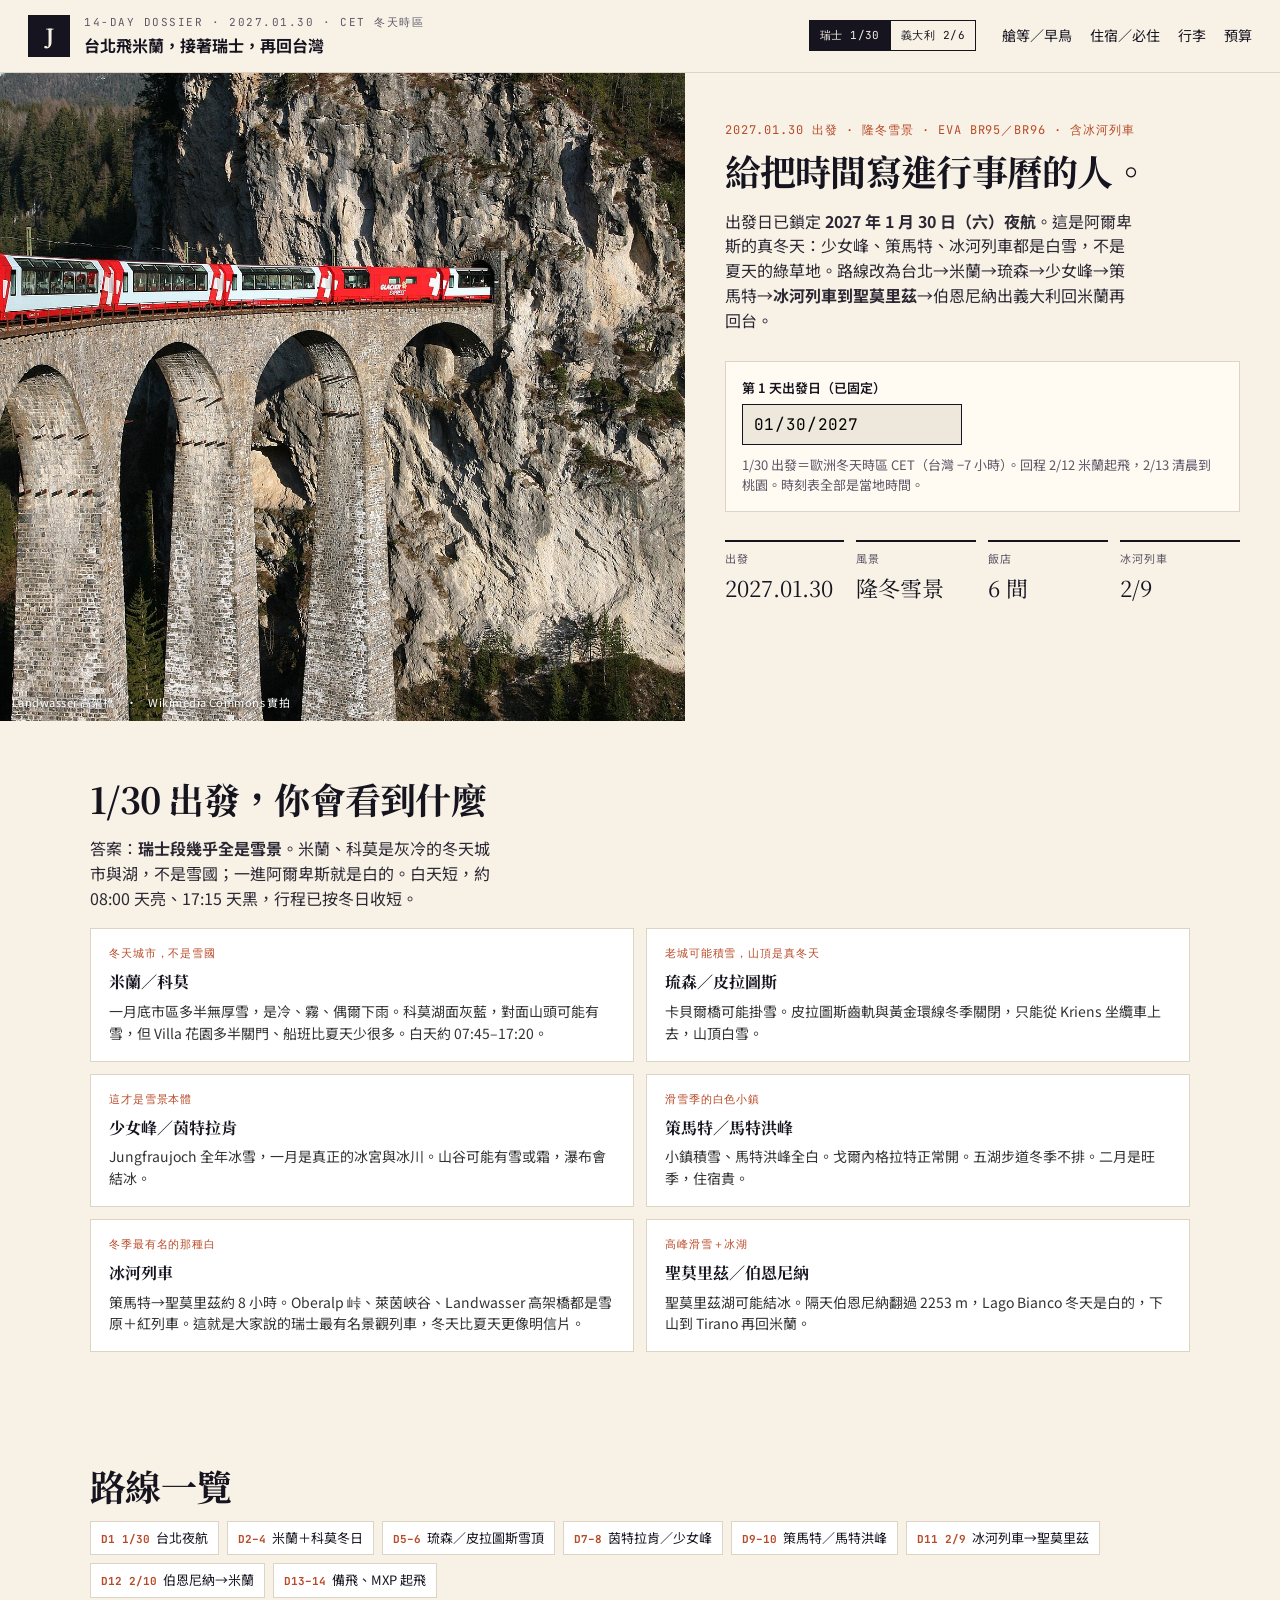
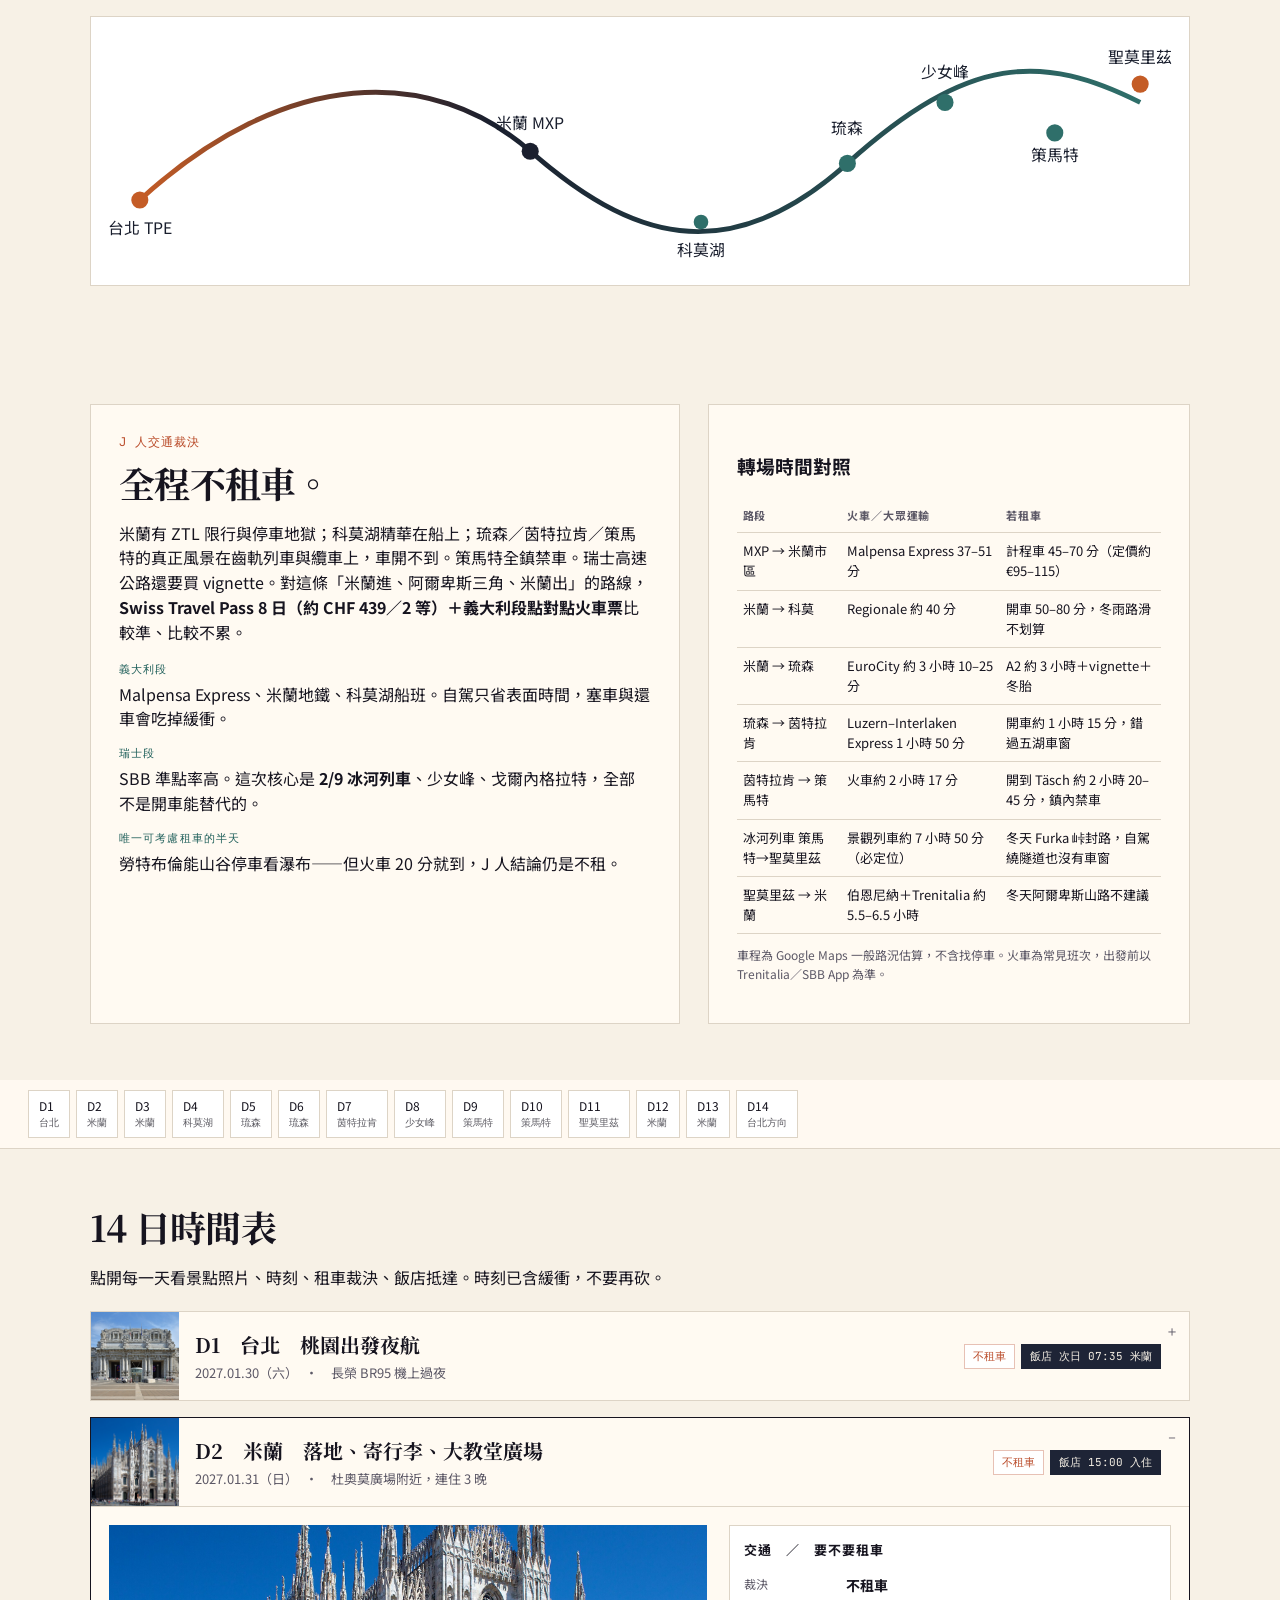
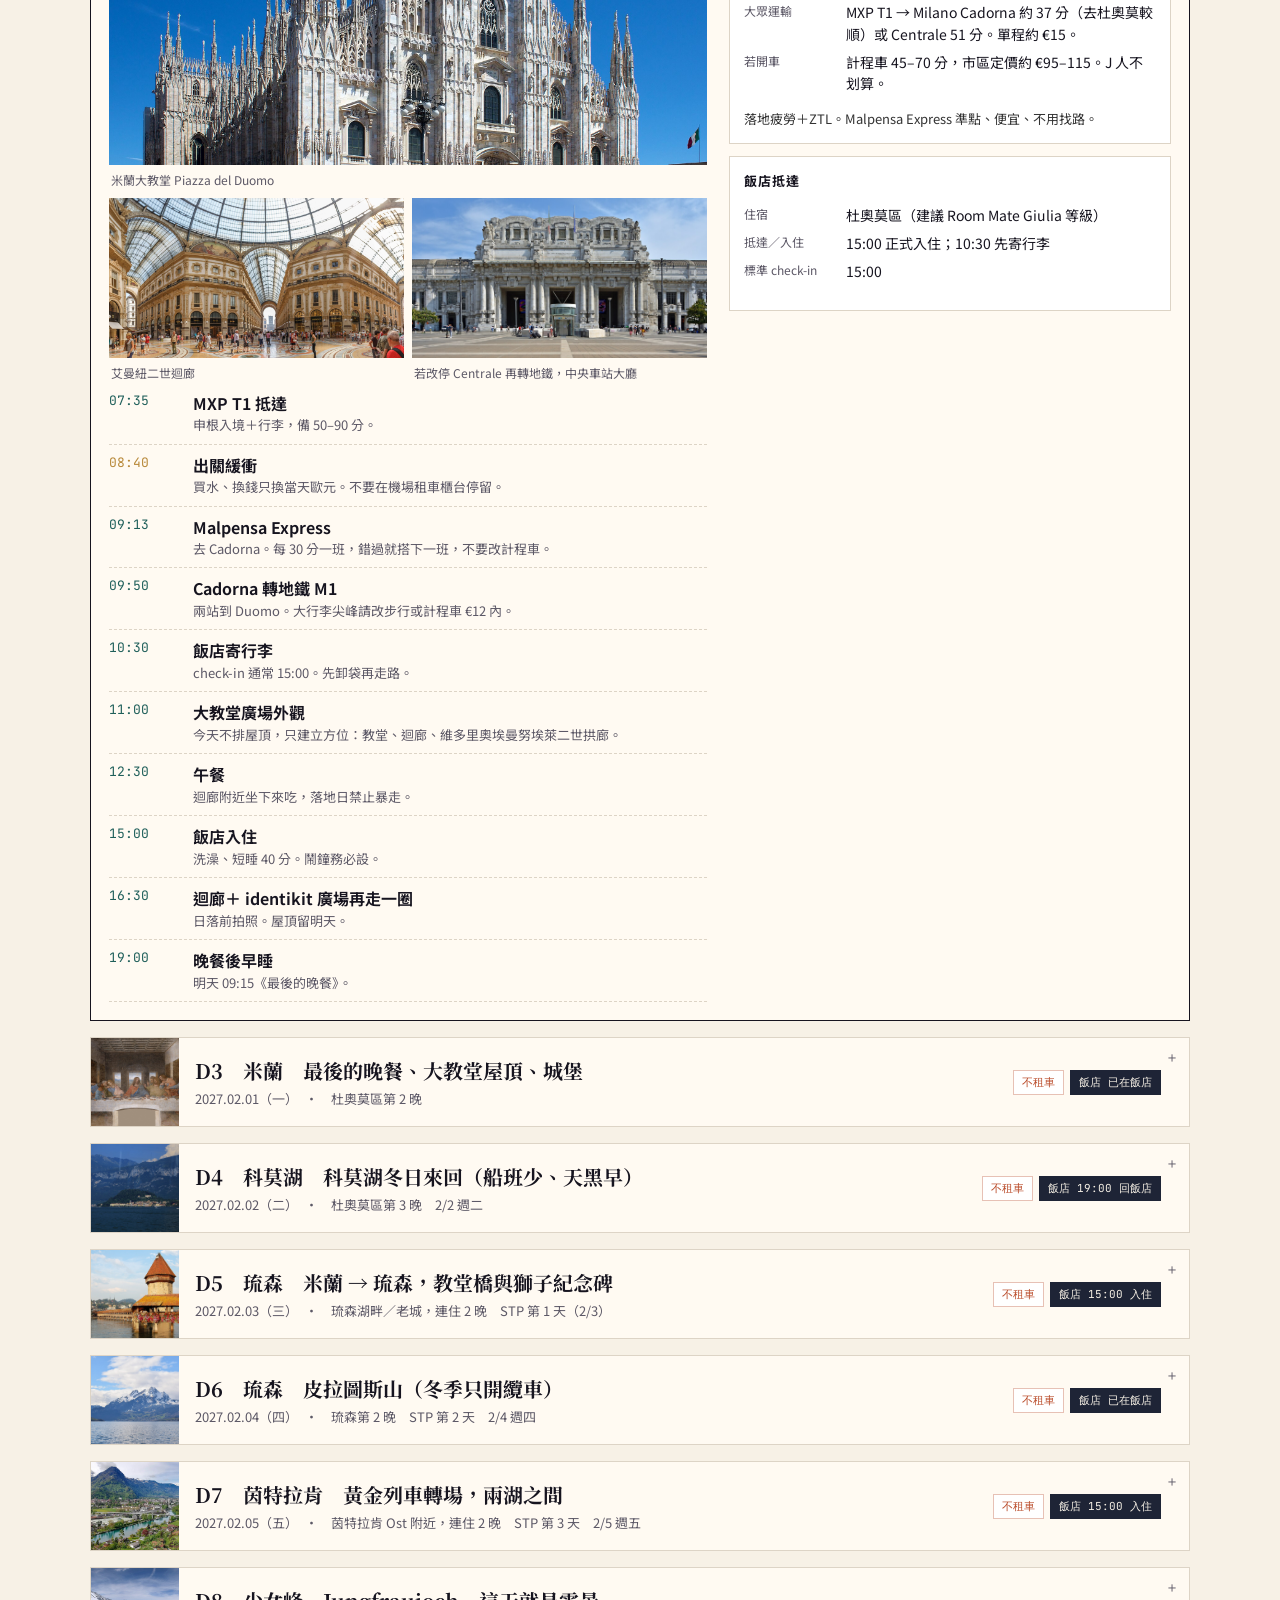
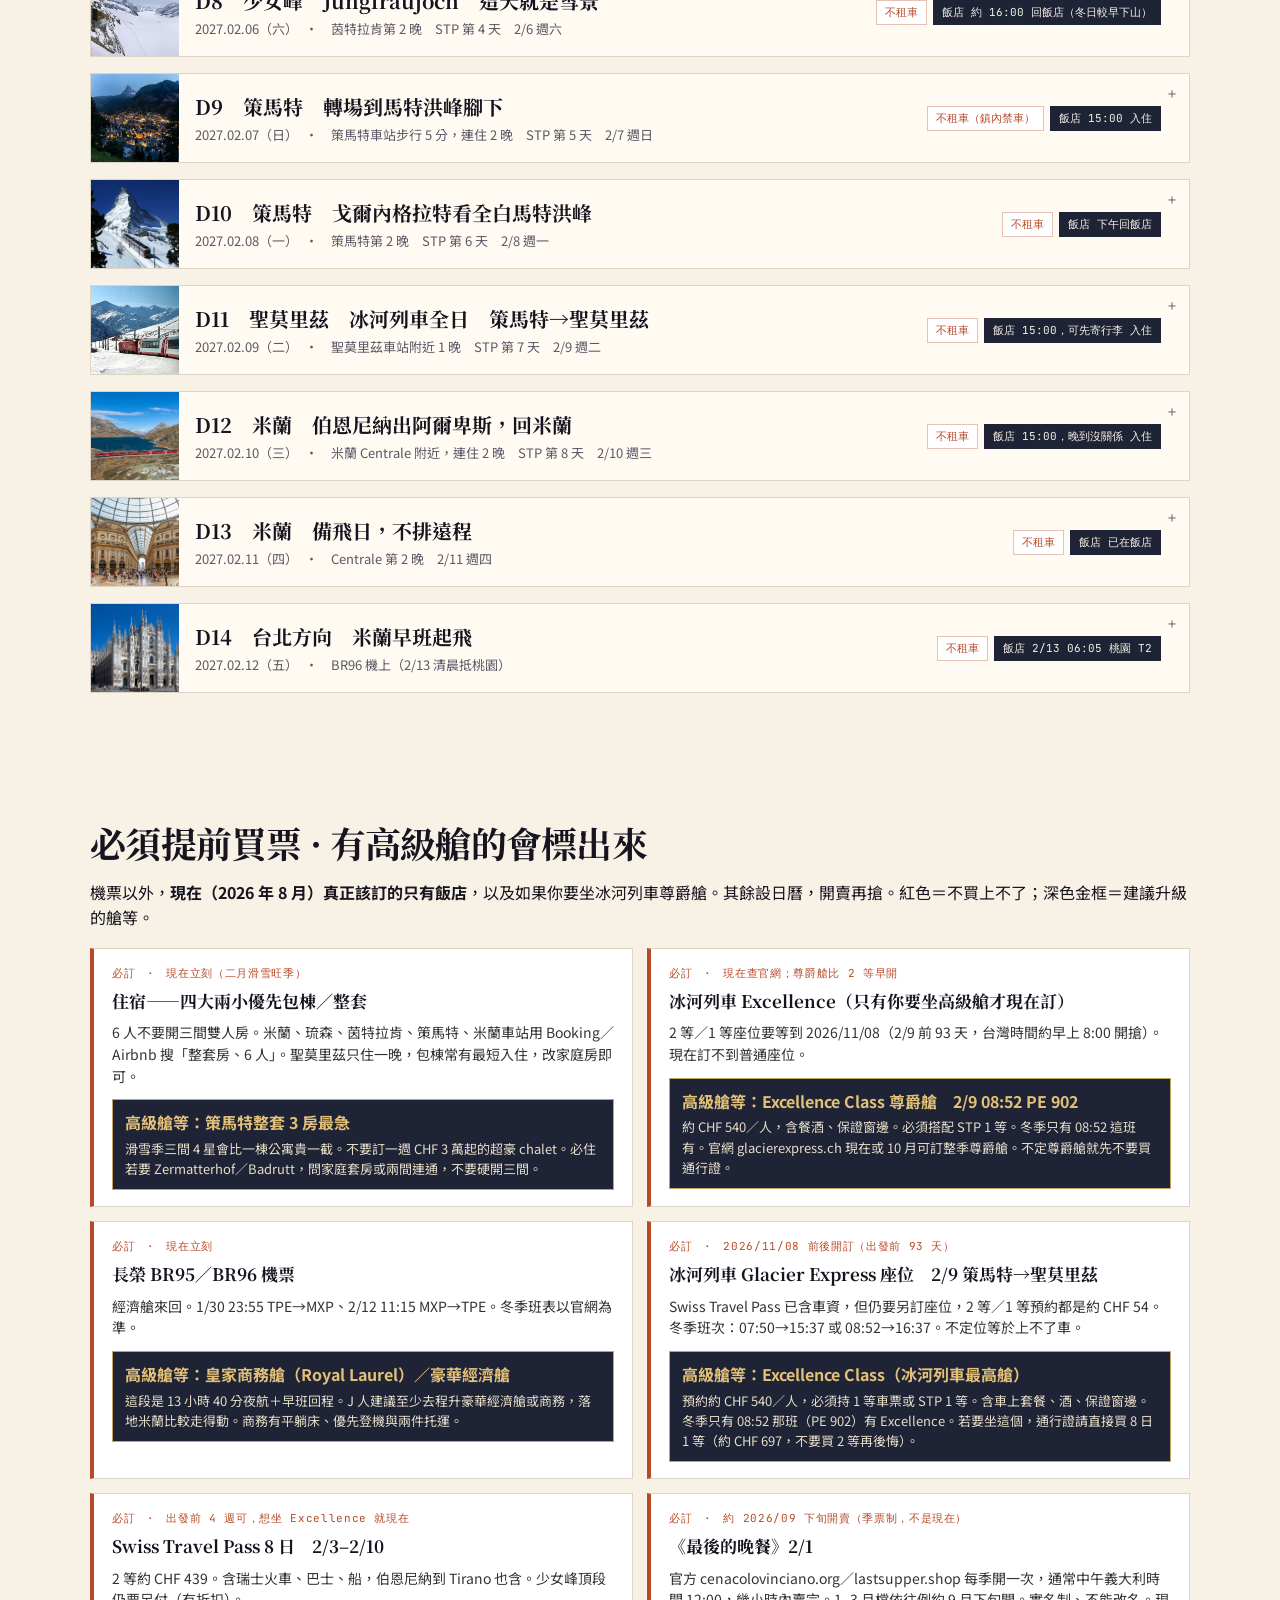
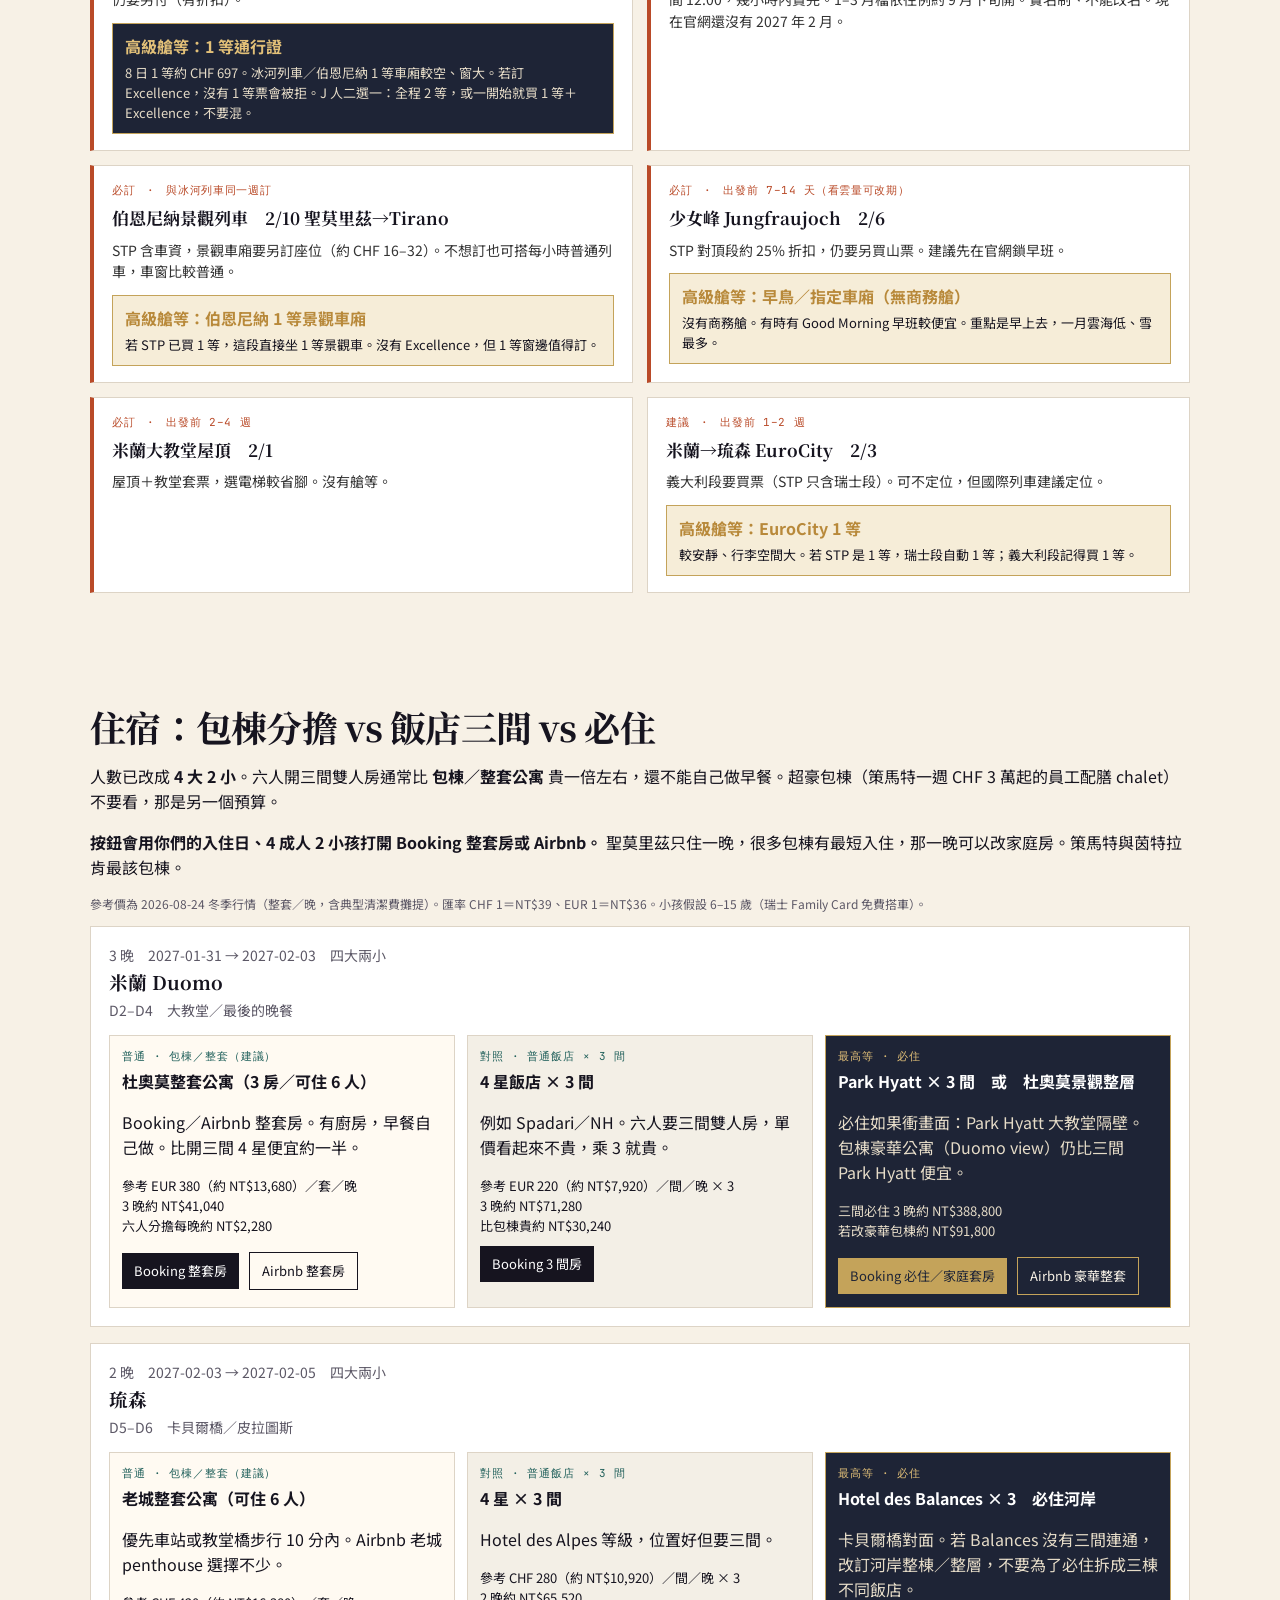
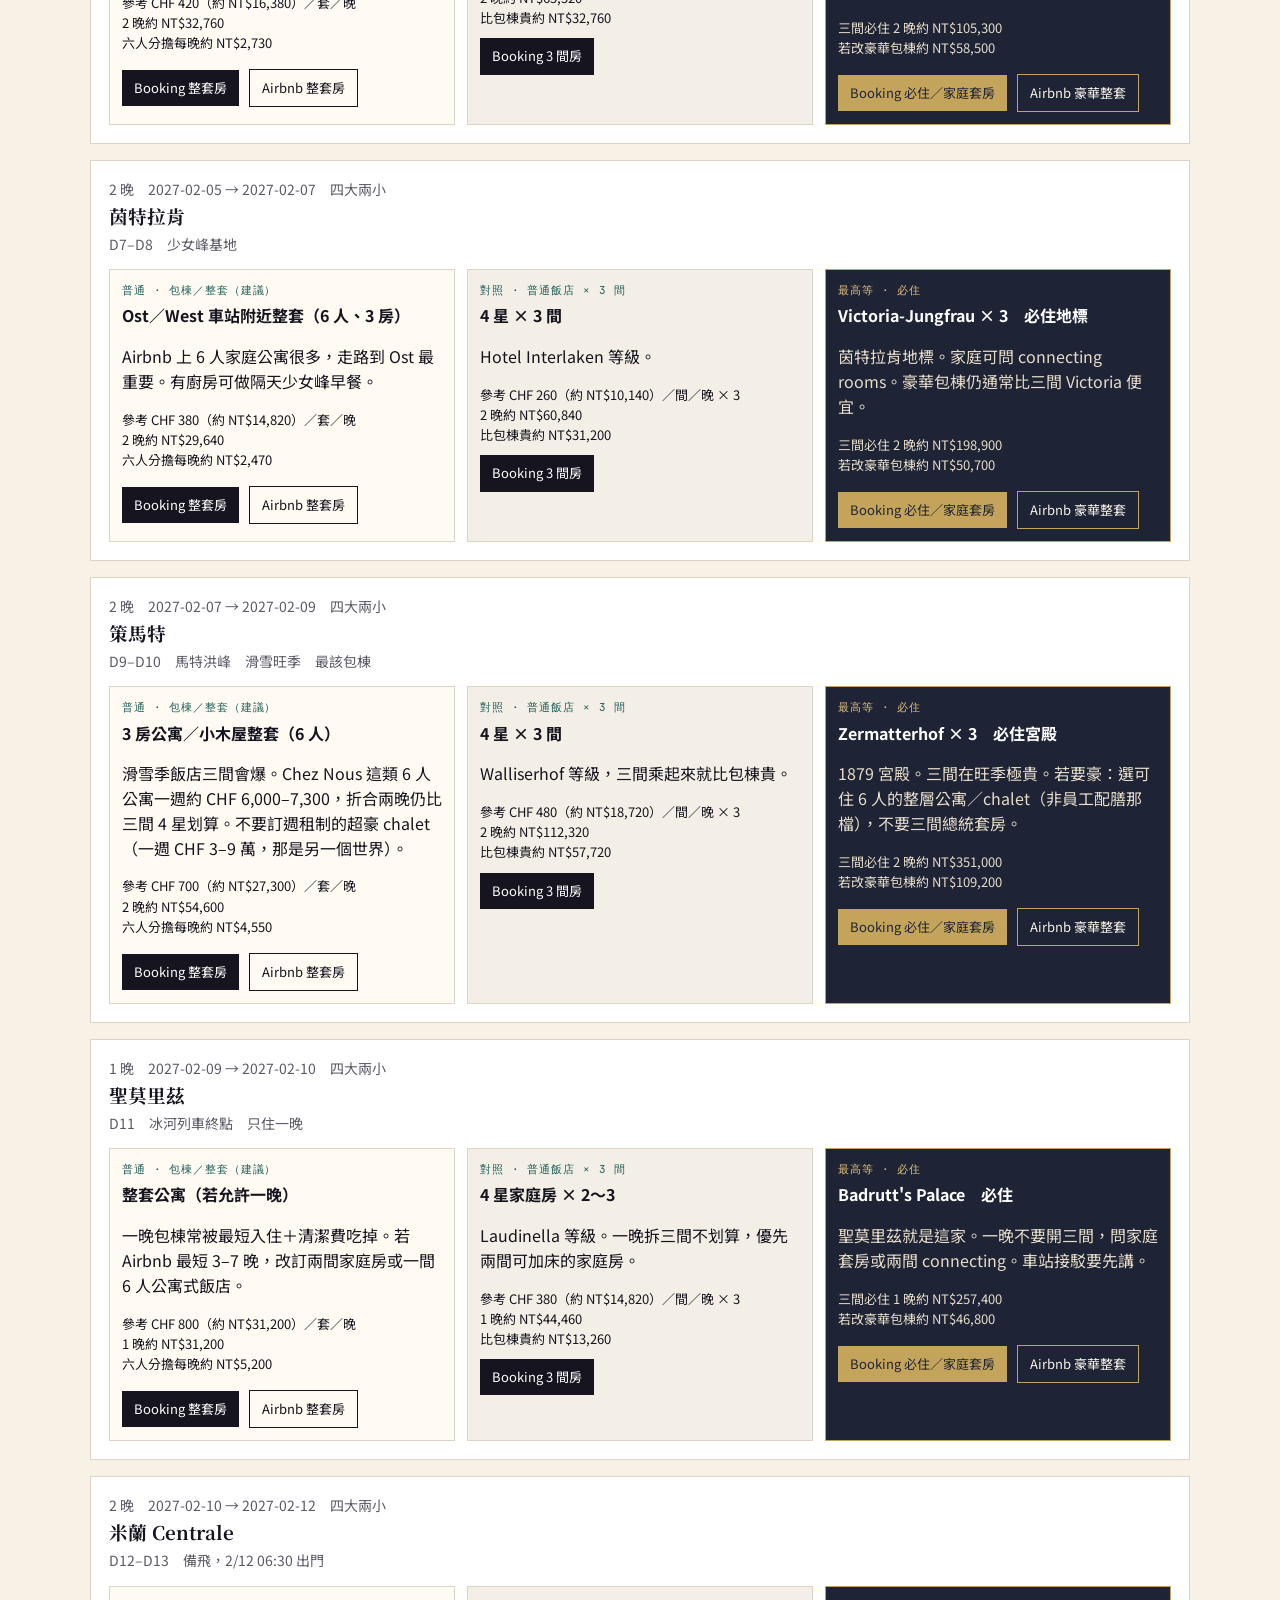
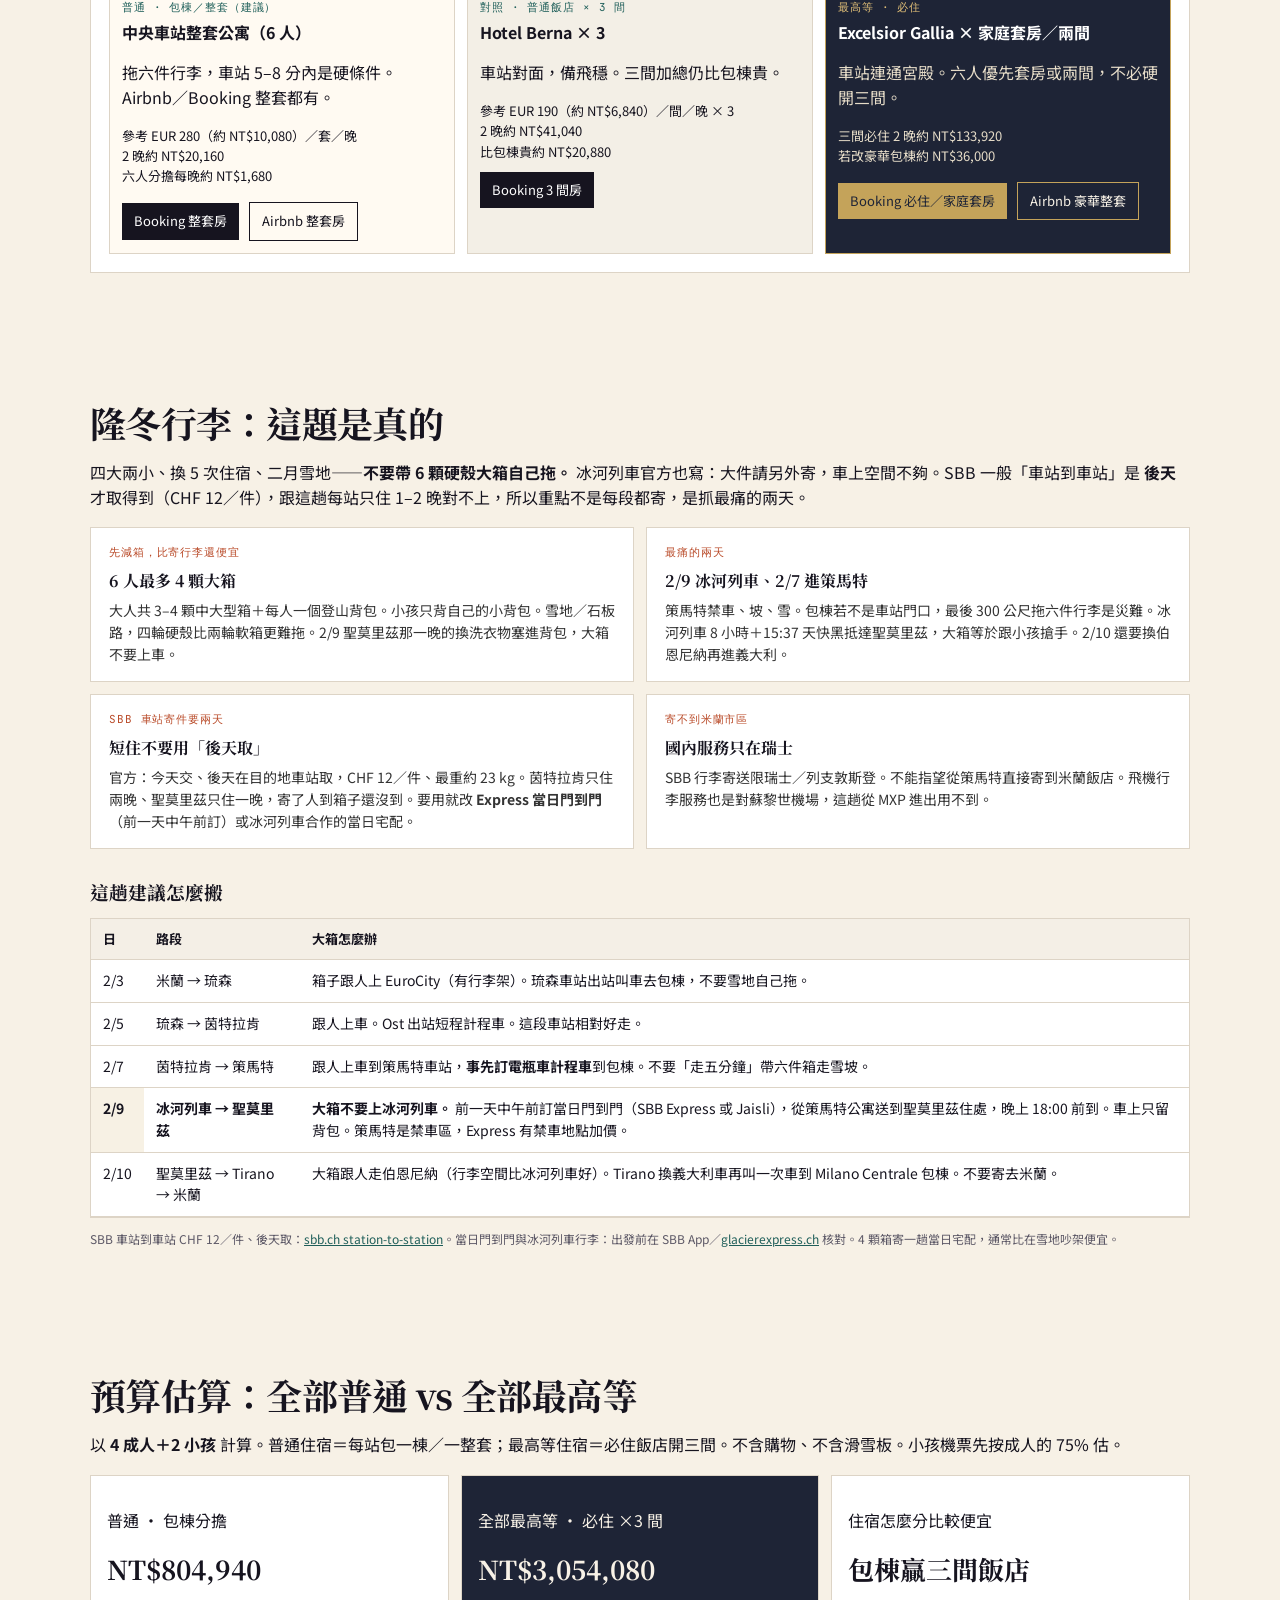
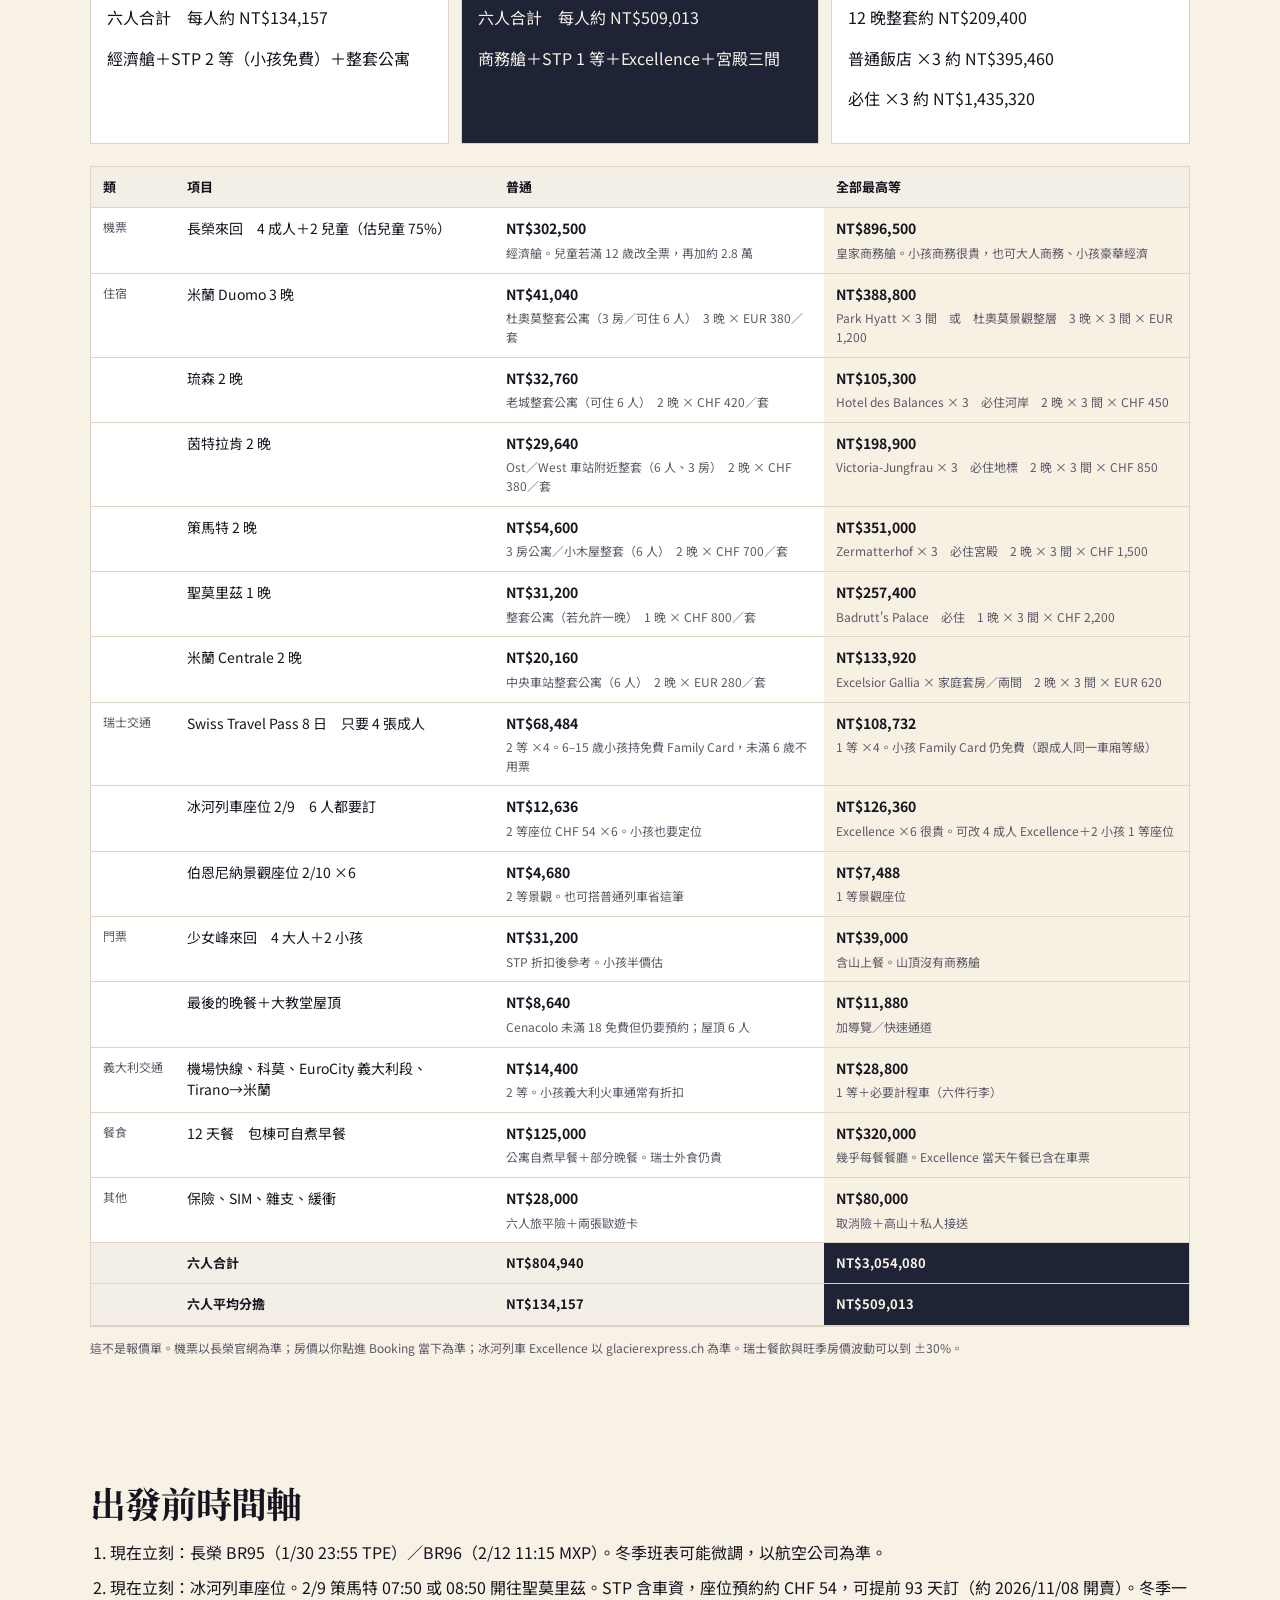
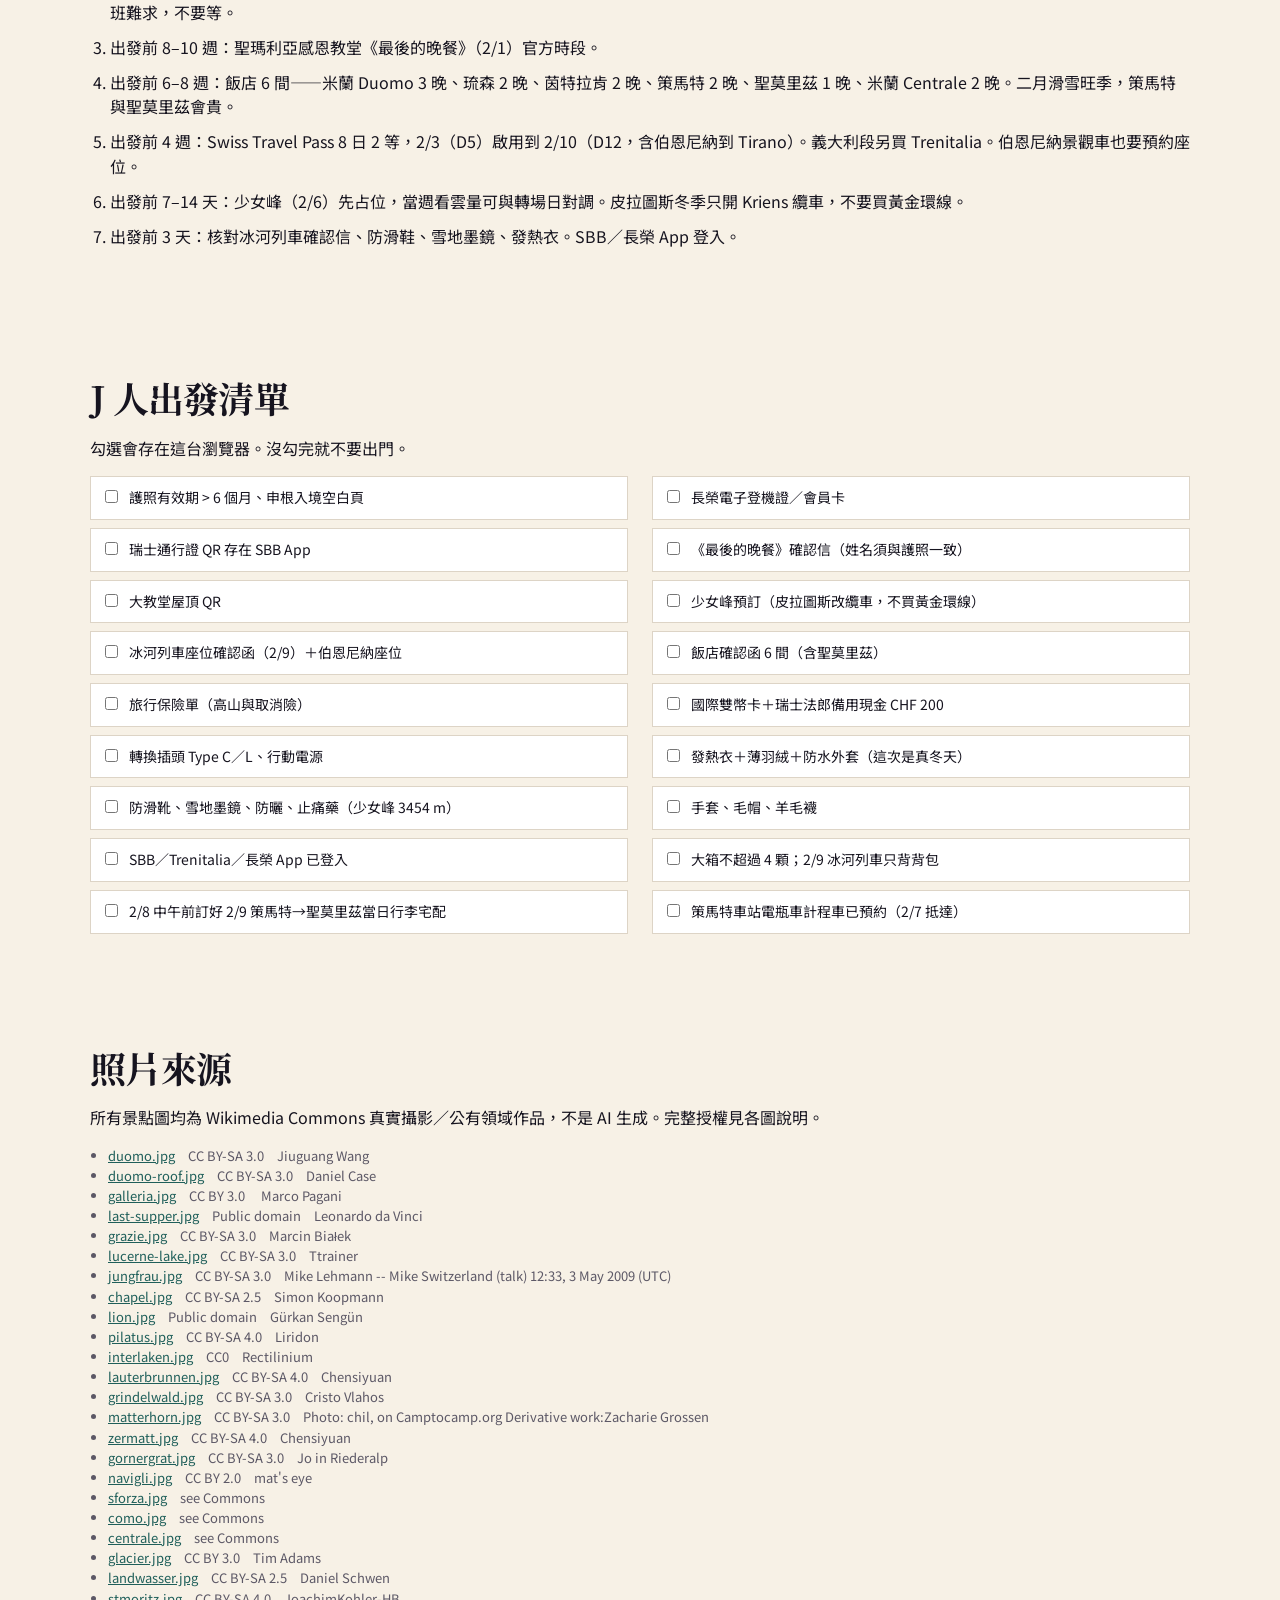
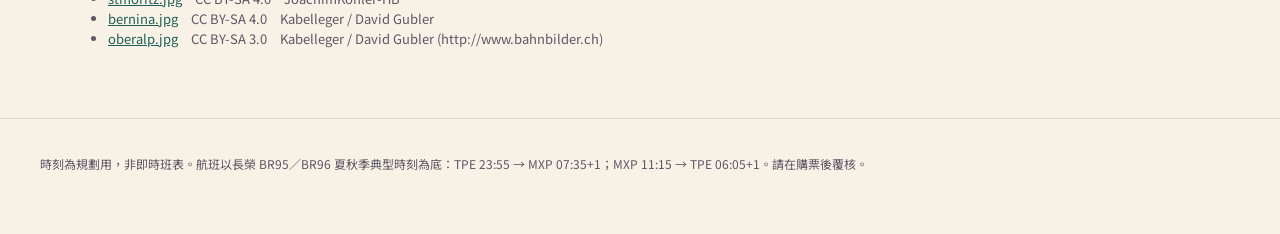
==== commit 4e532f83: "Add Italy itinerary page for 2027-02-06 Milan gateway trip. Separate 16-day dossier from the Switzer" ====
--- a/index.html
+++ b/index.html
@@ -22,6 +22,10 @@
       </div>
     </div>
     <nav class="topnav">
+      <div class="trip-switch" aria-label="行程切換">
+        <a class="on" href="index.html">瑞士 1/30</a>
+        <a href="italy.html">義大利 2/6</a>
+      </div>
       <a href="#tickets">艙等／早鳥</a>
       <a href="#hotels">住宿／必住</a>
       <a href="#luggage">行李</a>
--- a/css/style.css
+++ b/css/style.css
@@ -66,9 +66,31 @@
   font-size: 16px;
   font-weight: 700;
 }
-.topnav { display: flex; gap: 18px; font-size: 14px; }
+.topnav { display: flex; gap: 18px; font-size: 14px; align-items: center; flex-wrap: wrap; }
 .topnav a { color: var(--ink); text-decoration: none; border-bottom: 1px solid transparent; }
 .topnav a:hover { border-bottom-color: var(--ink); }
+.trip-switch {
+  display: flex;
+  gap: 0;
+  margin-right: 8px;
+  border: 1px solid var(--ink);
+}
+.trip-switch a {
+  font-family: var(--mono);
+  font-size: 11px;
+  letter-spacing: 0.04em;
+  padding: 6px 10px;
+  border-bottom: 0;
+  text-decoration: none;
+  color: var(--ink);
+}
+.trip-switch a + a { border-left: 1px solid var(--ink); }
+.trip-switch a.on,
+.trip-switch a:hover {
+  background: var(--ink);
+  color: var(--paper);
+  border-bottom: 0;
+}
 
 .hero {
   display: grid;
@@ -485,7 +507,7 @@
     grid-template-columns: 1fr;
   }
   .hero-media img { height: 42vh; }
-  .hero-copy, .route, .verdict, .days, .bookings, .checklist, .credits, .site-foot, .tickets, .season, .luggage {
+  .hero-copy, .route, .verdict, .days, .bookings, .checklist, .credits, .site-foot, .tickets, .season, .luggage, .hotels, .budget {
     padding-left: 16px; padding-right: 16px;
   }
   .ticket-grid { grid-template-columns: 1fr; }
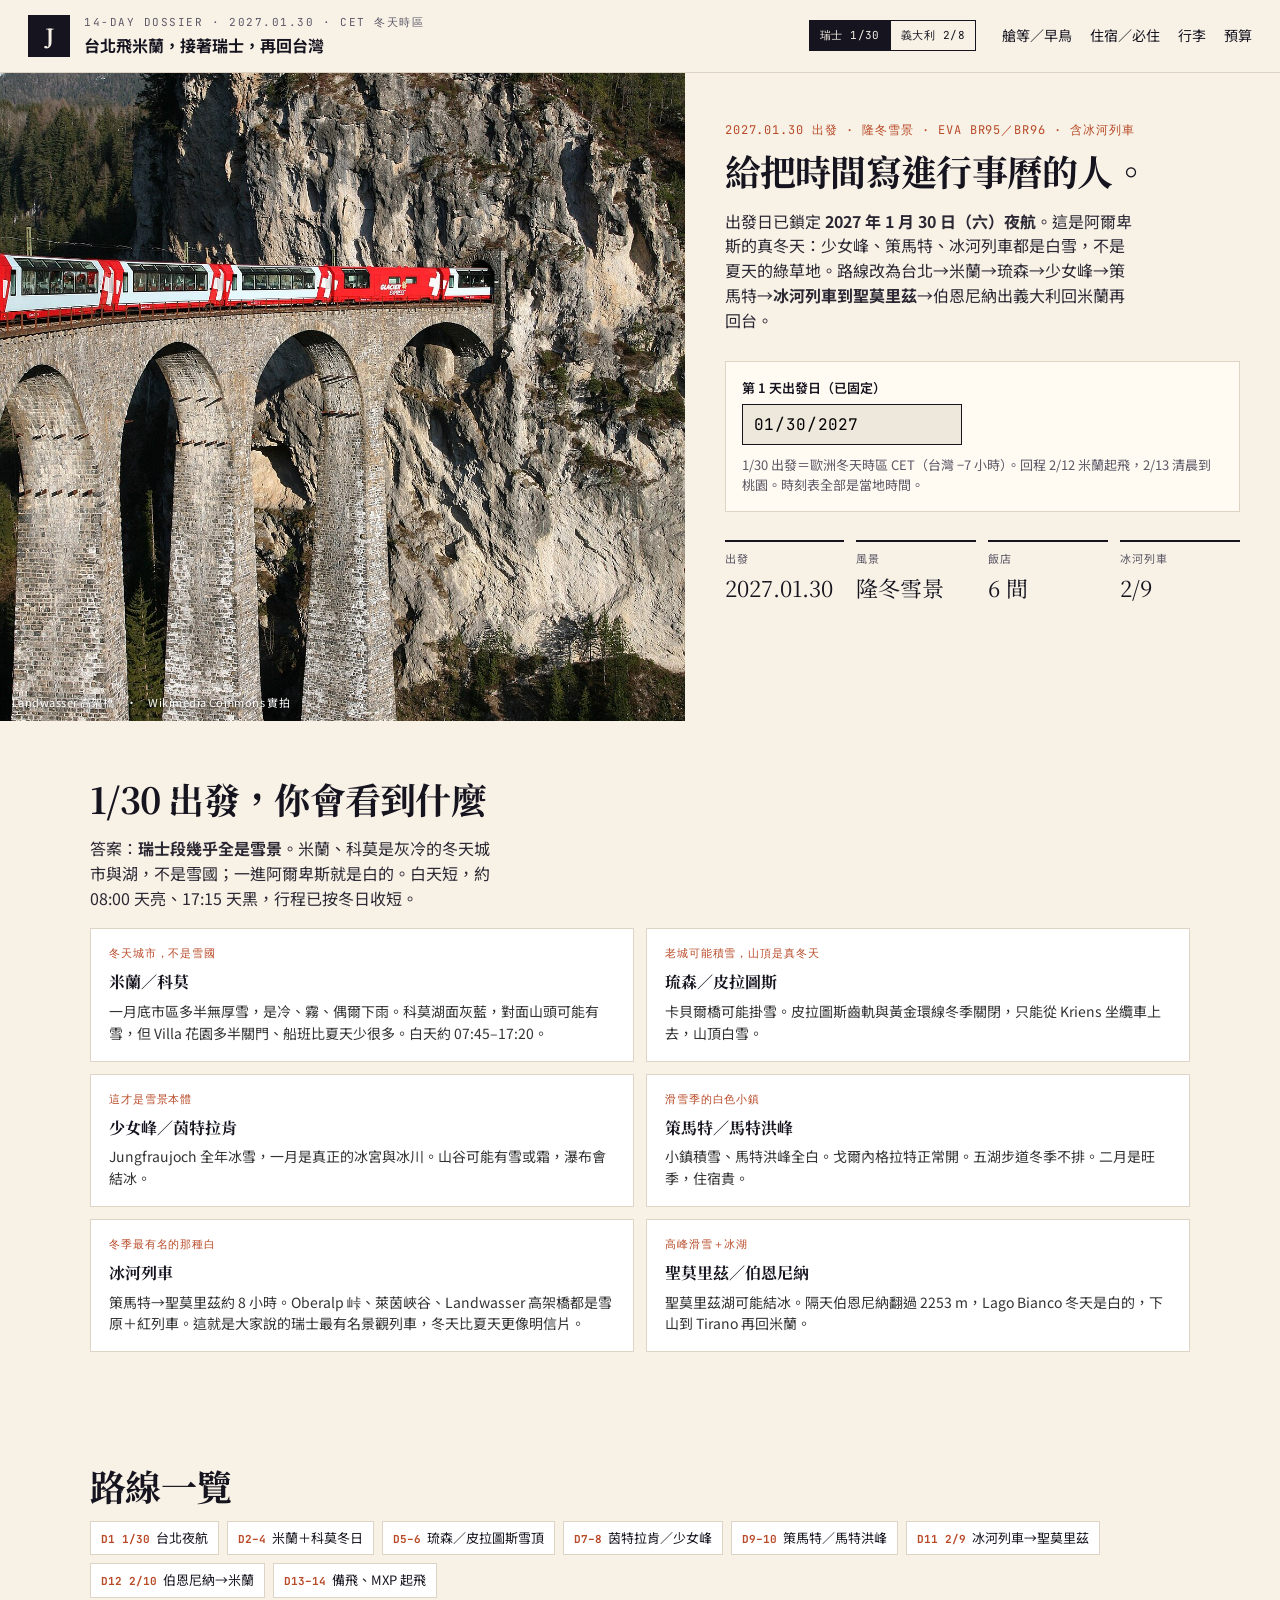
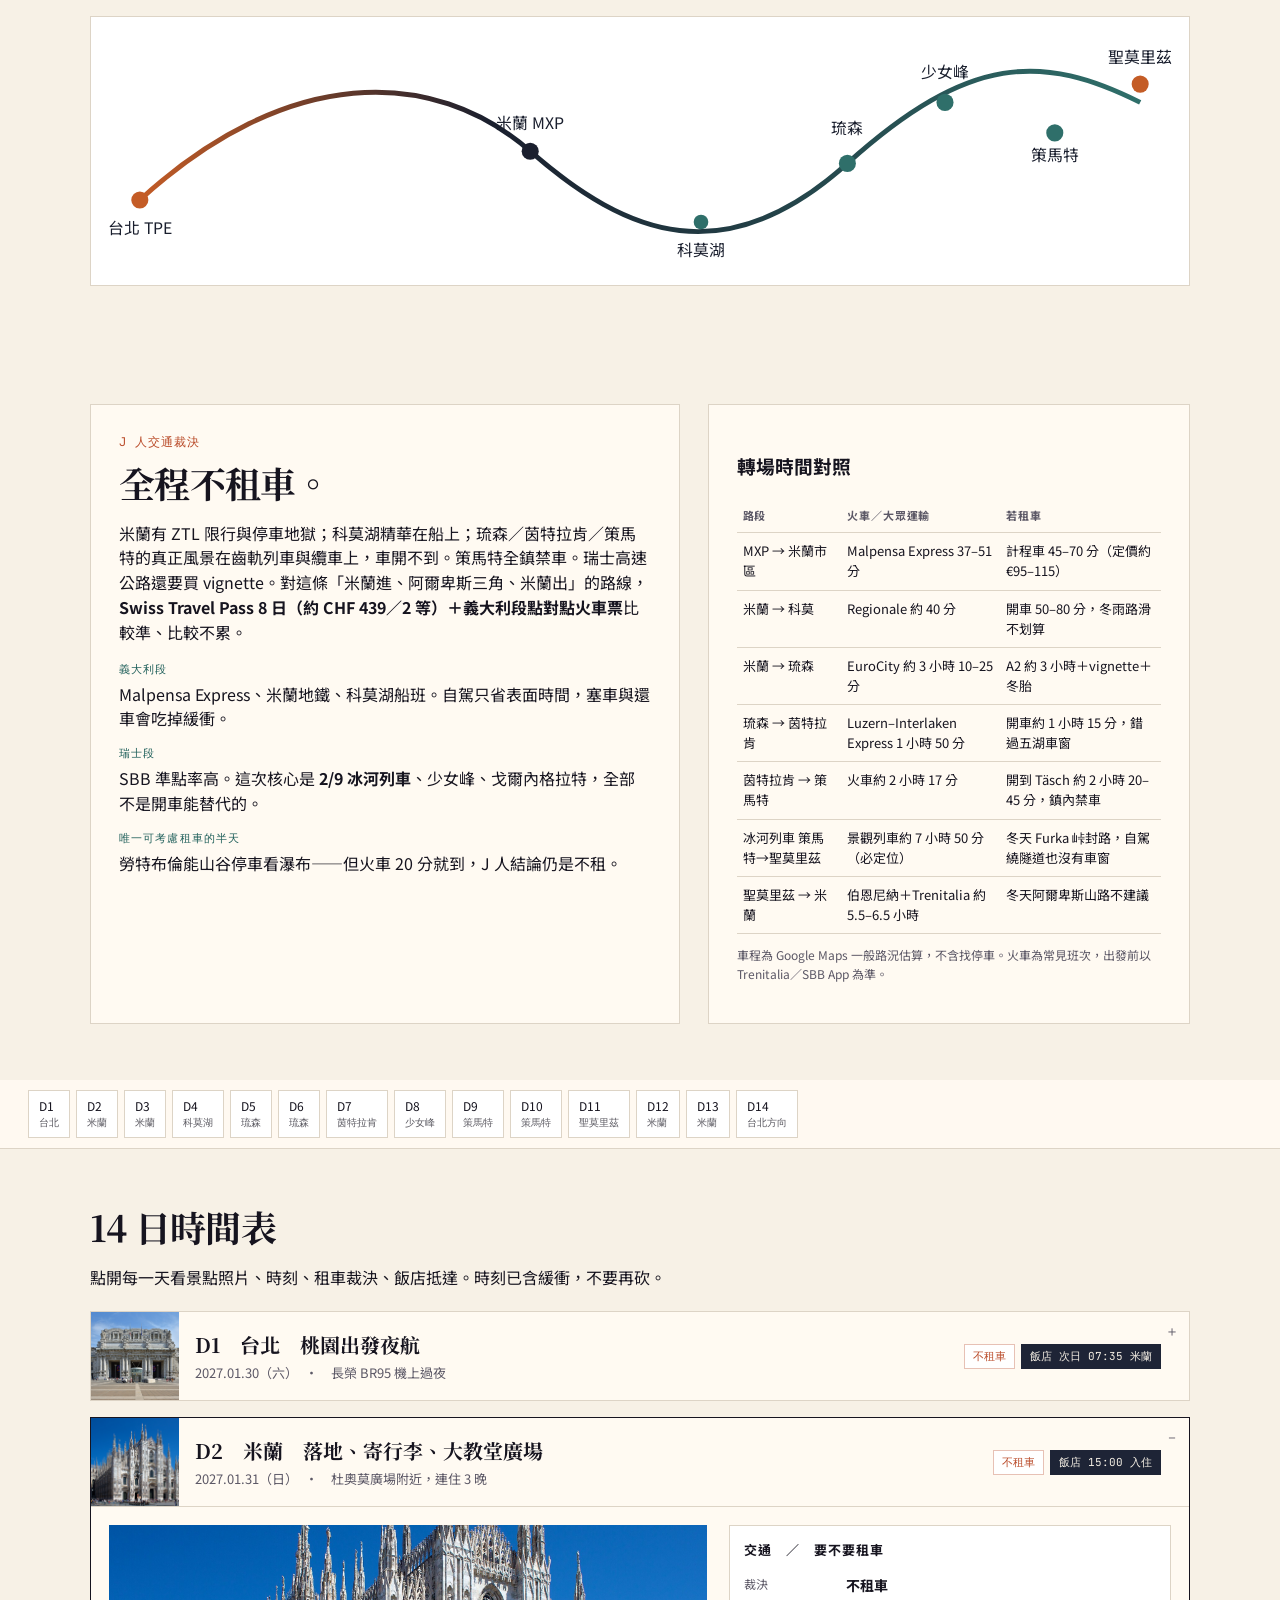
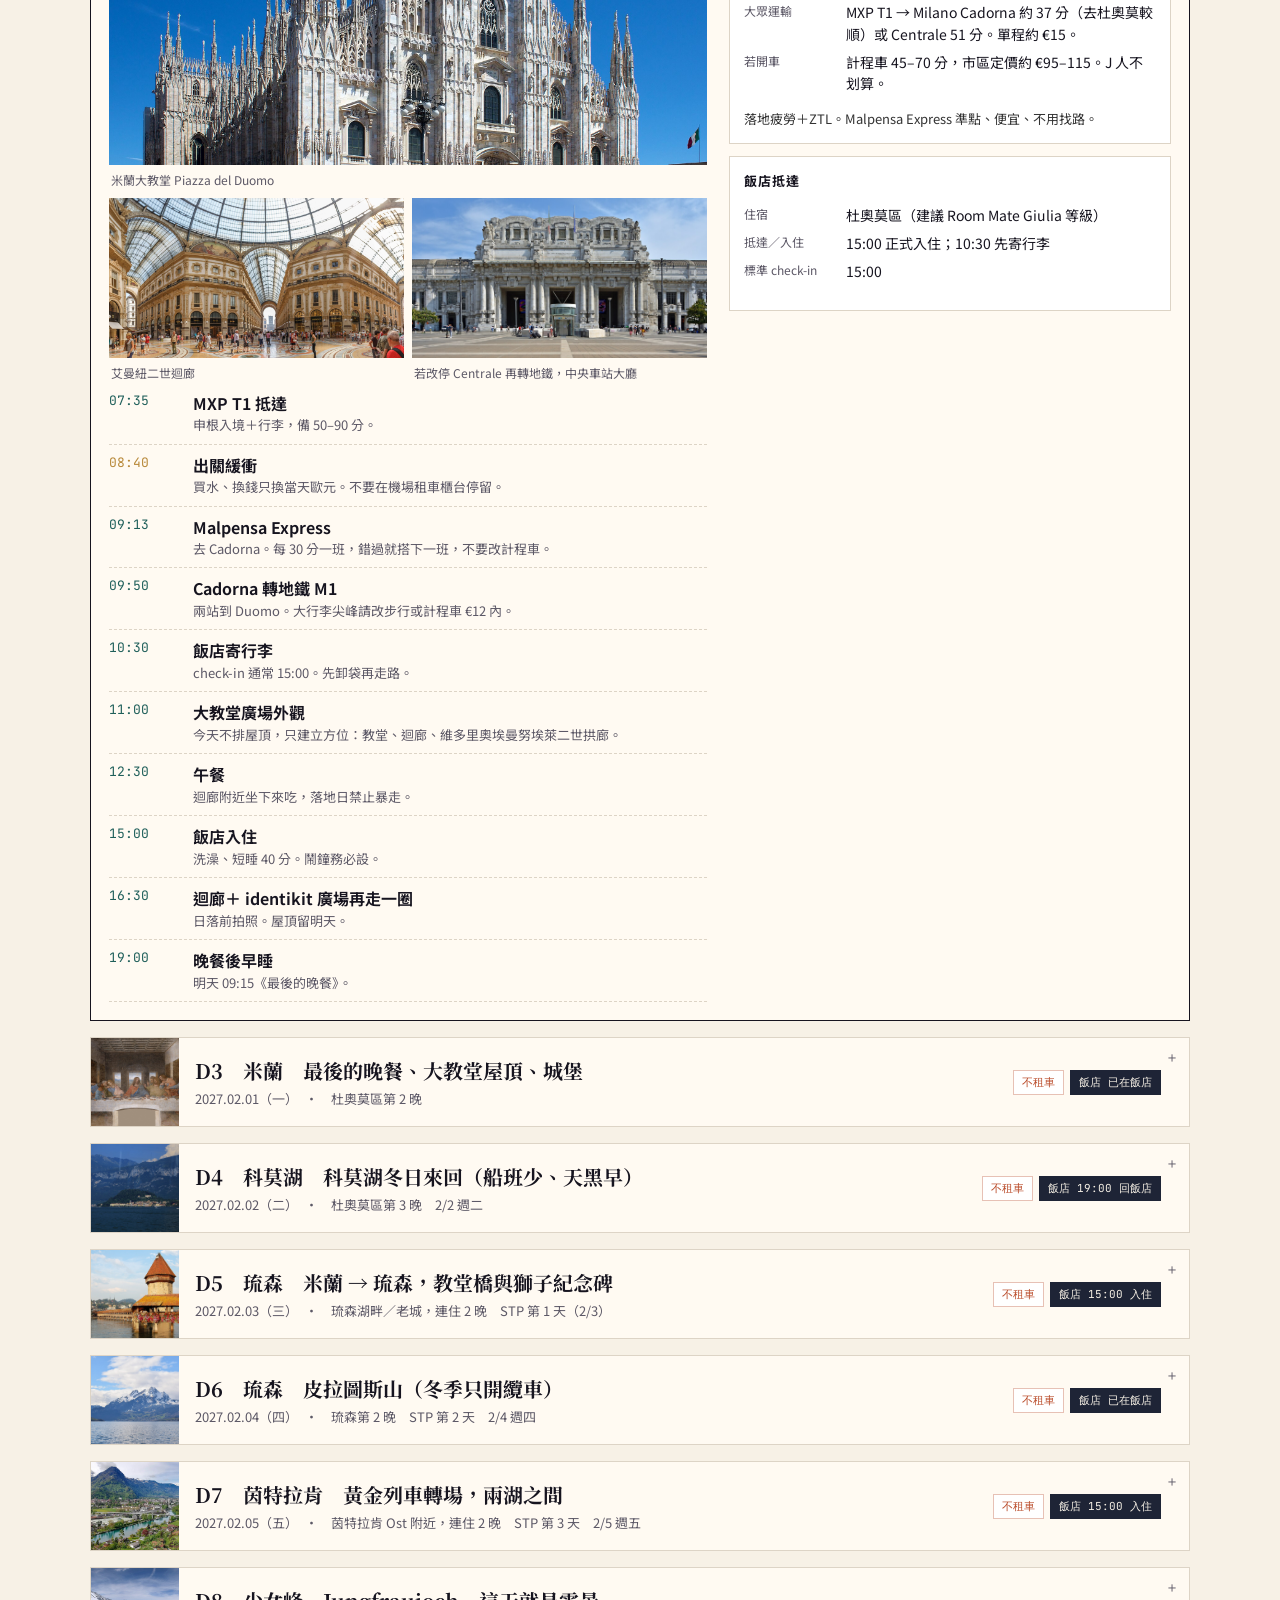
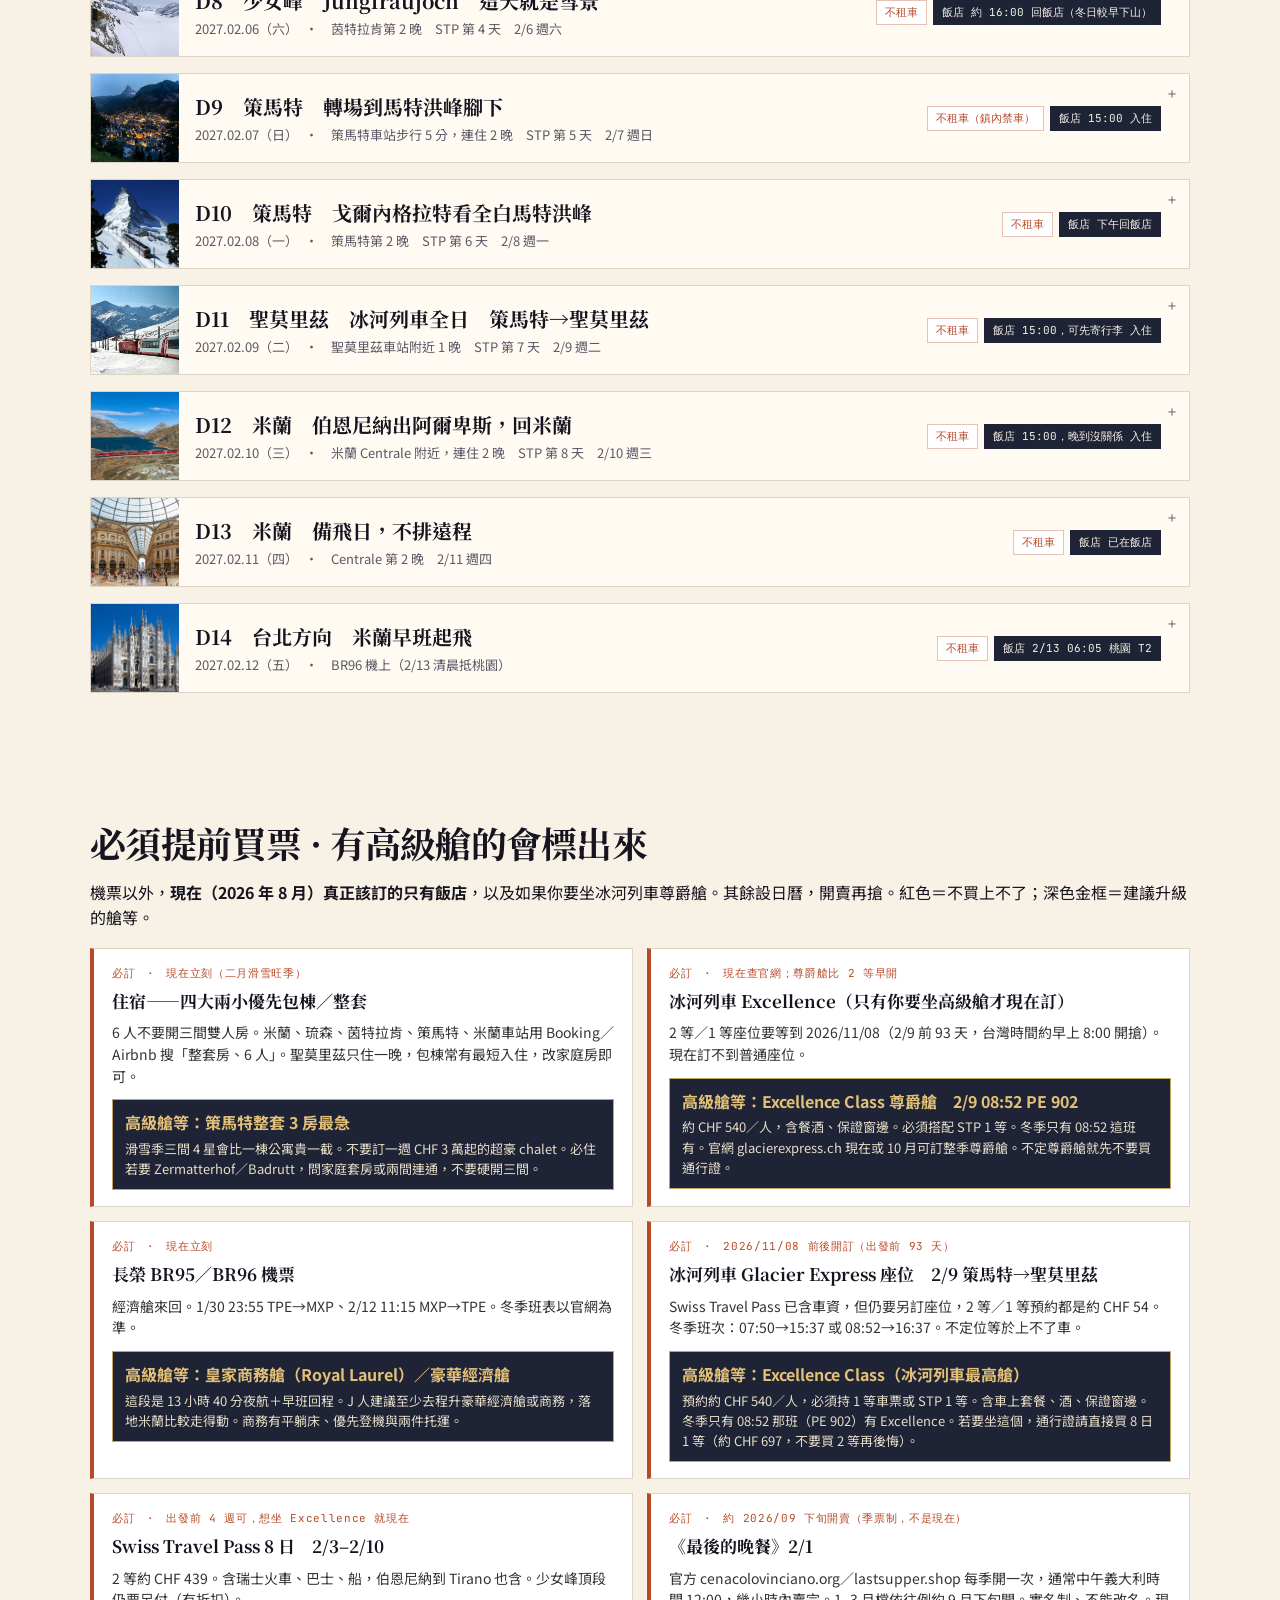
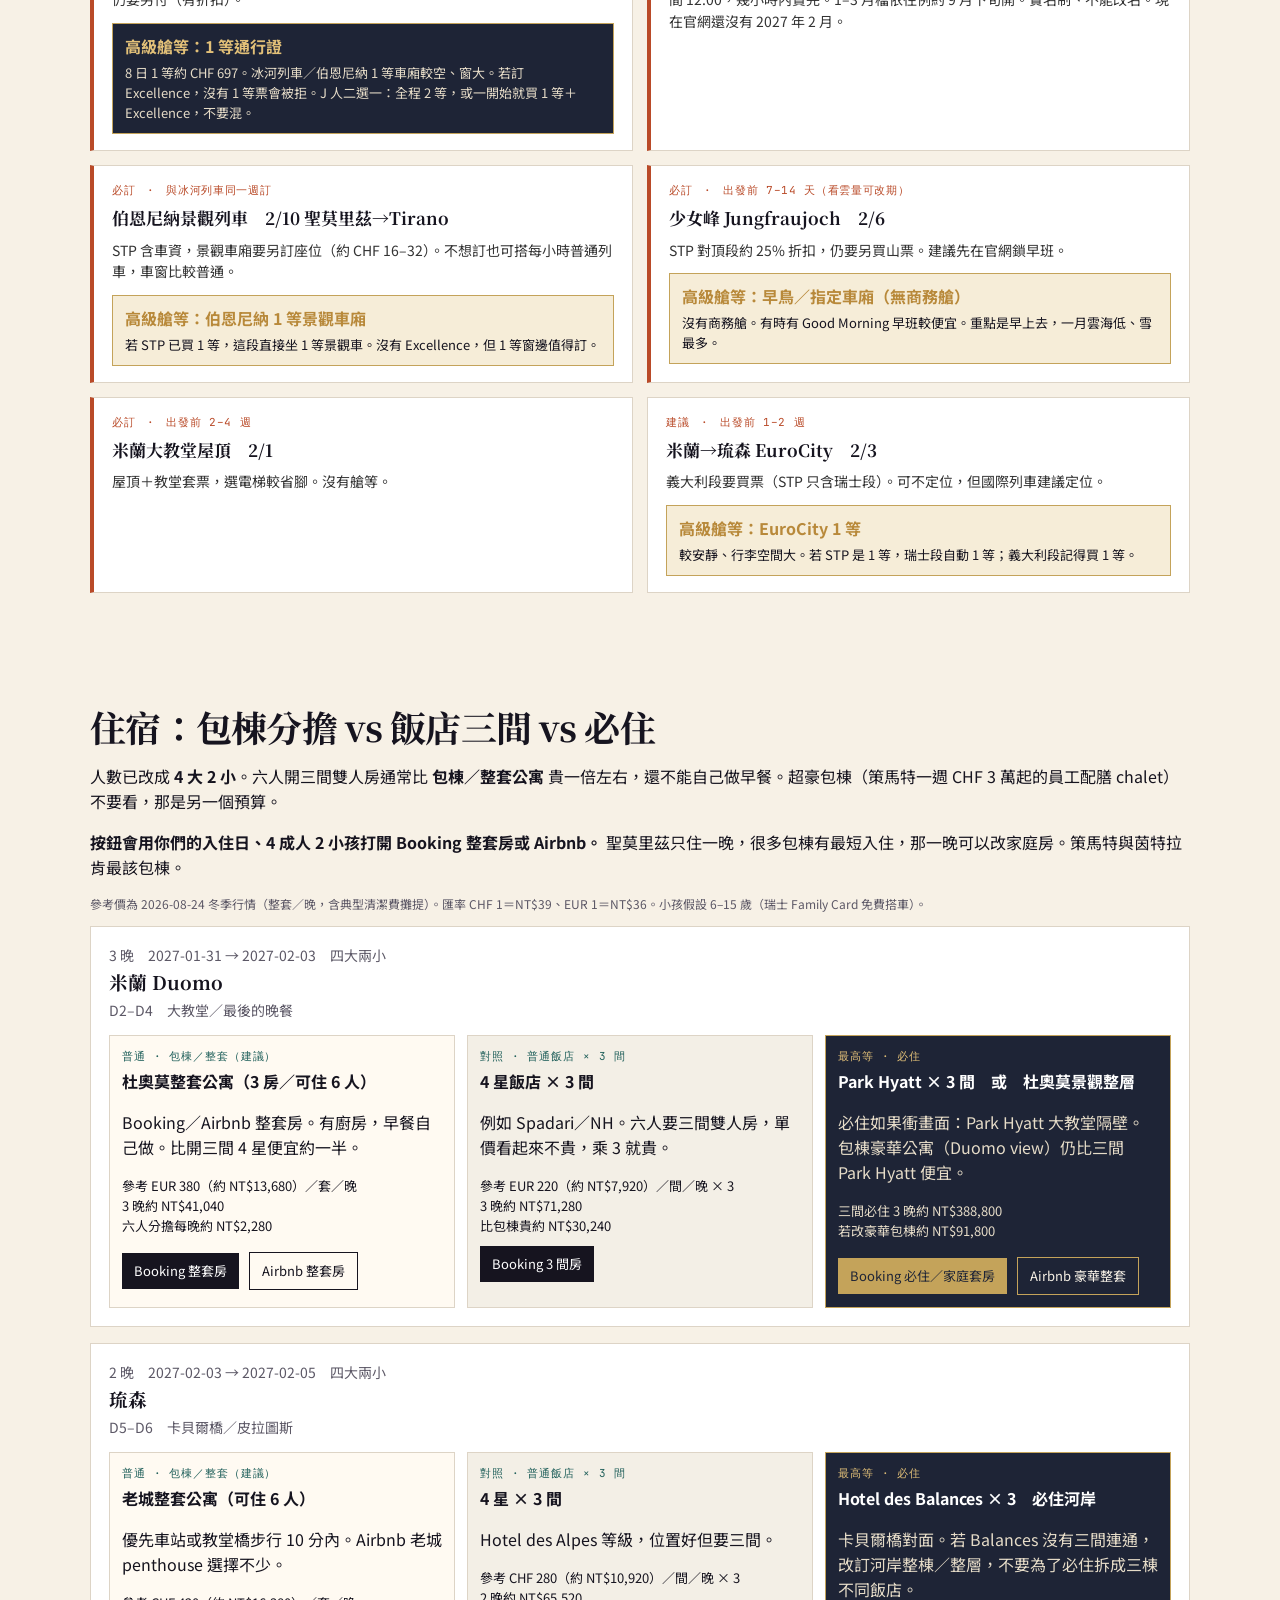
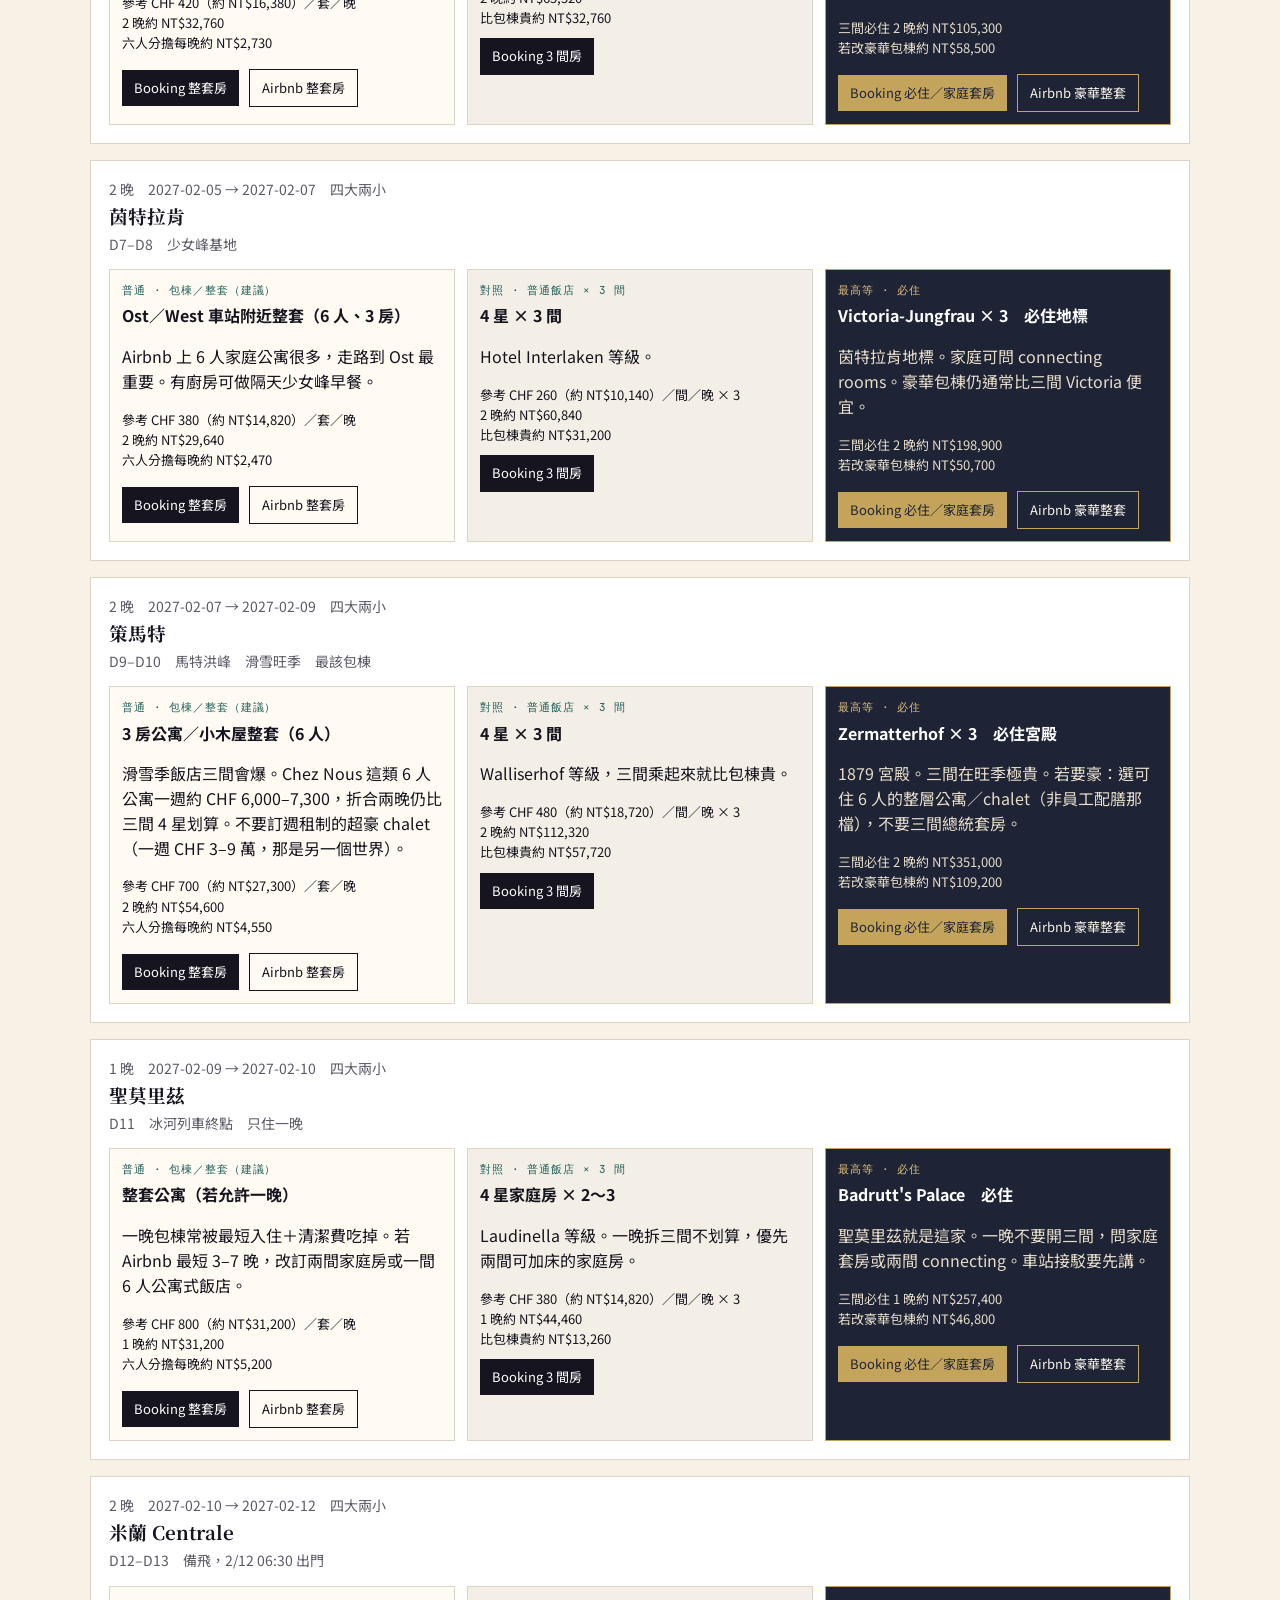
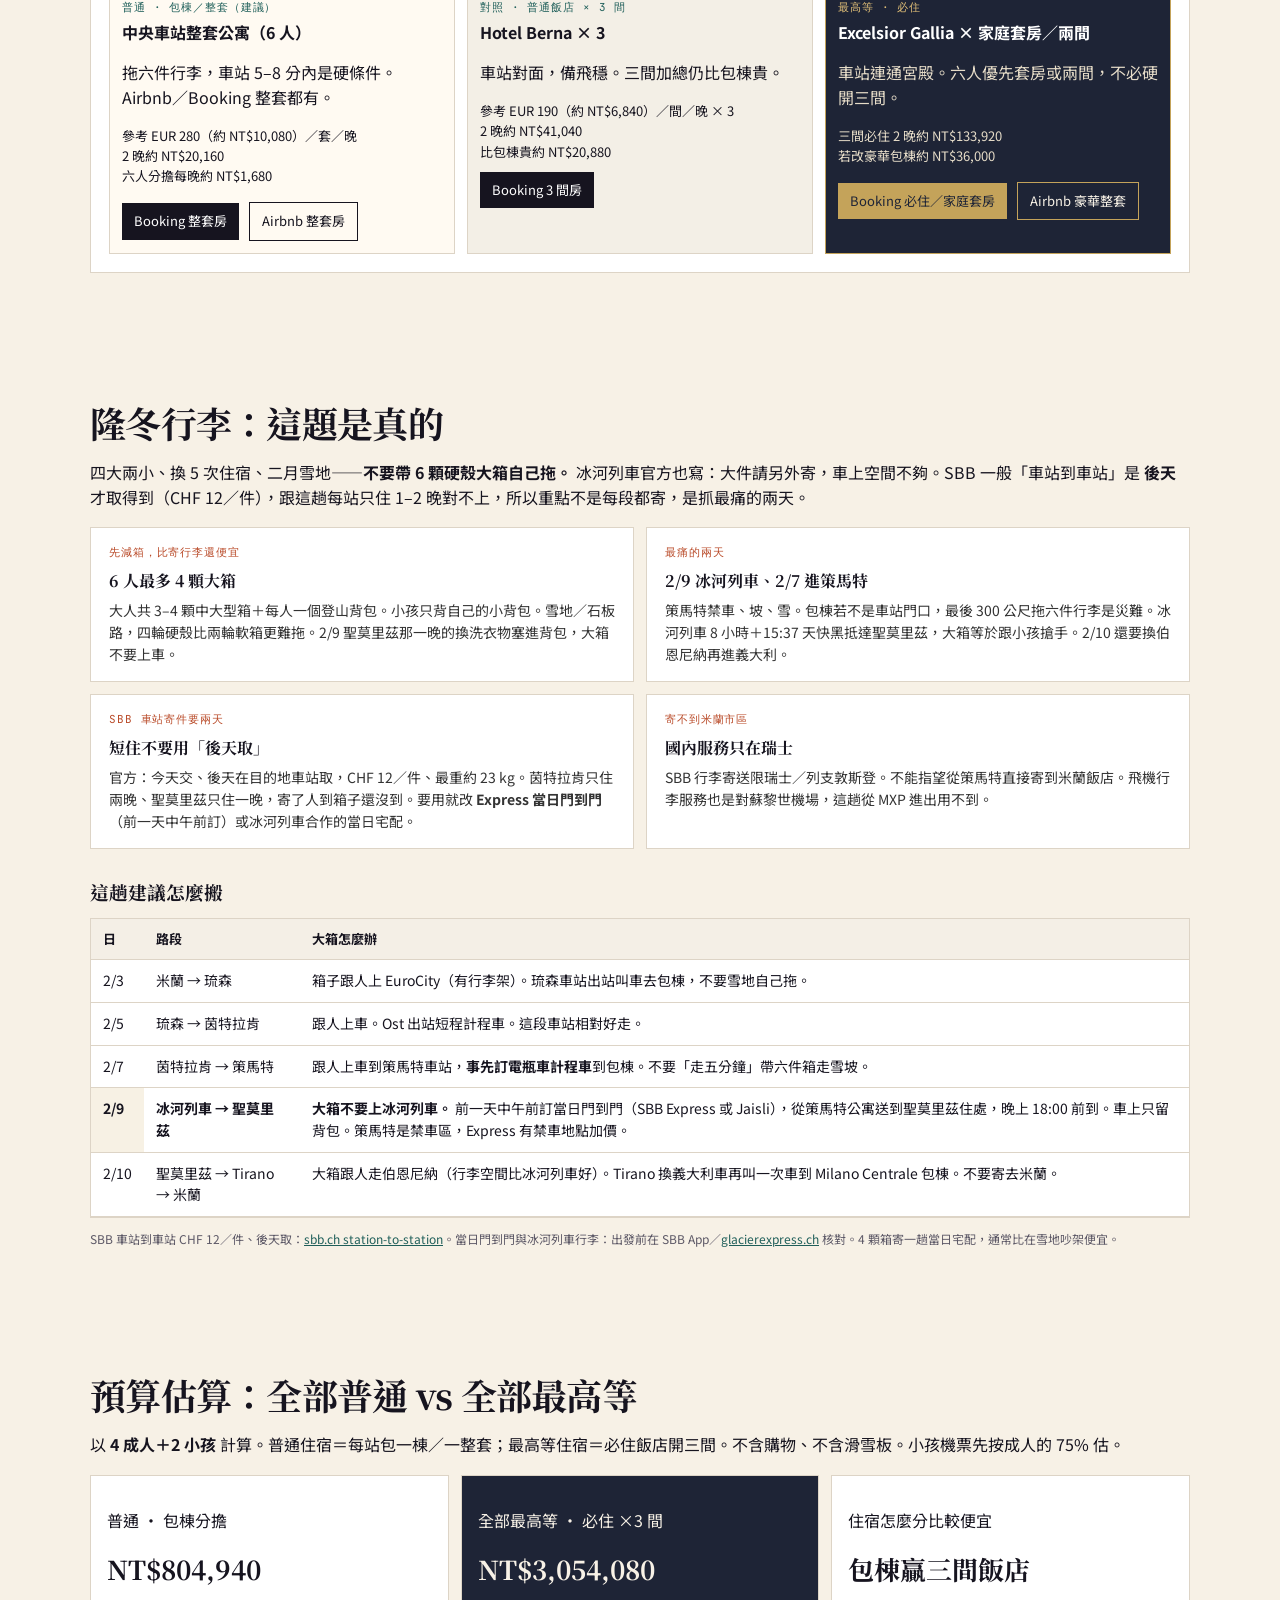
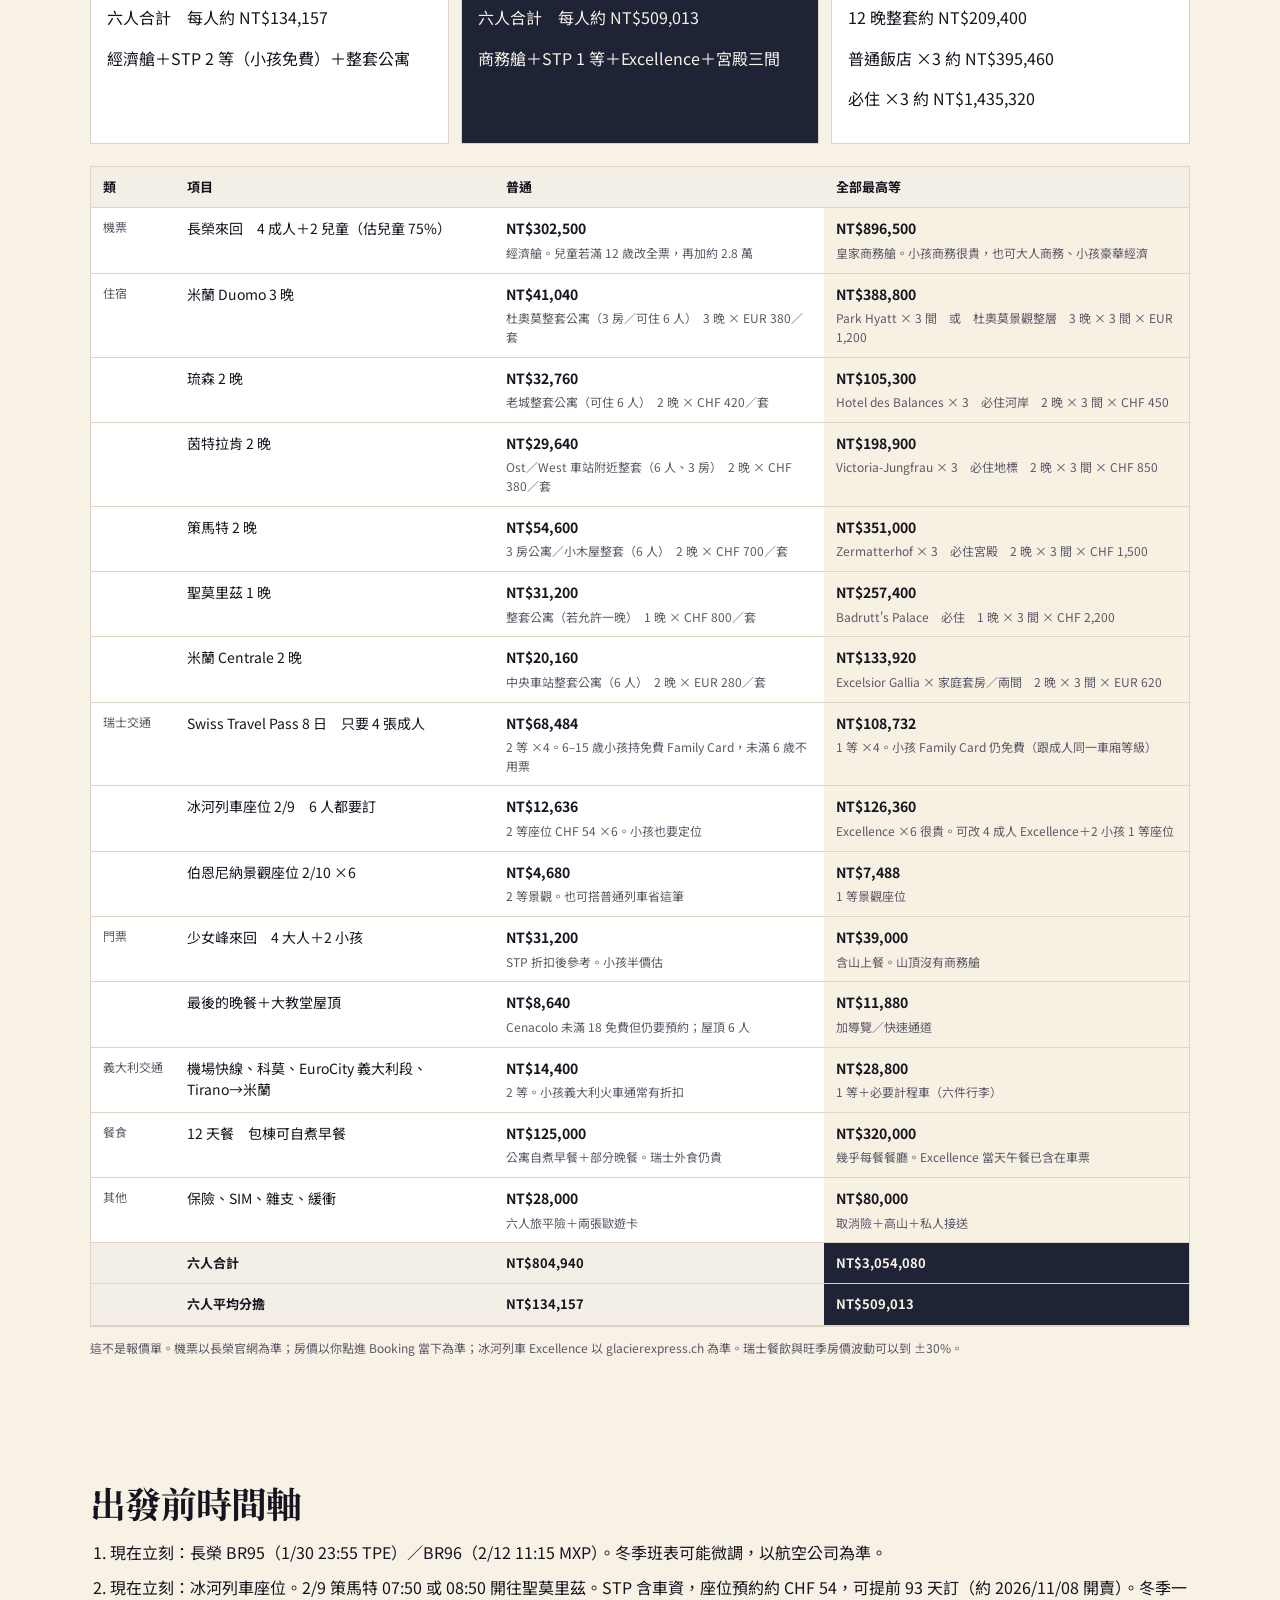
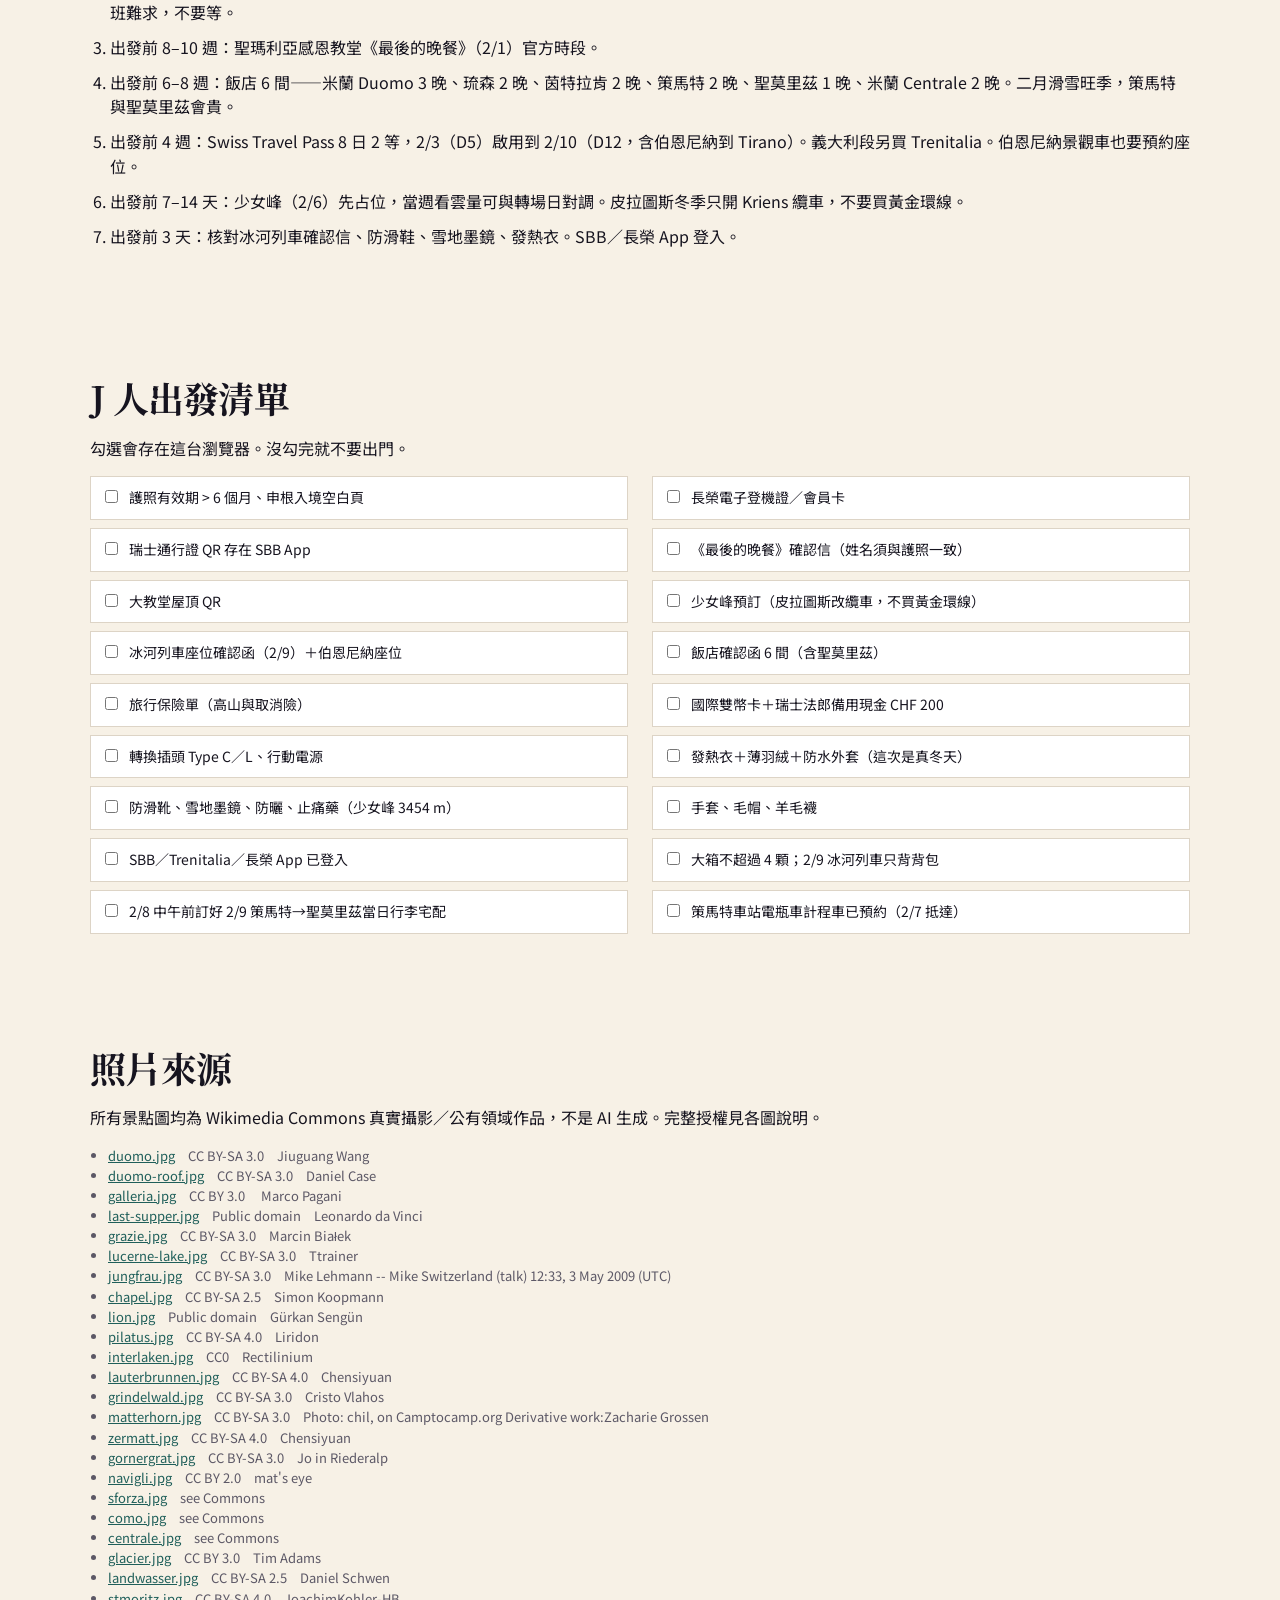
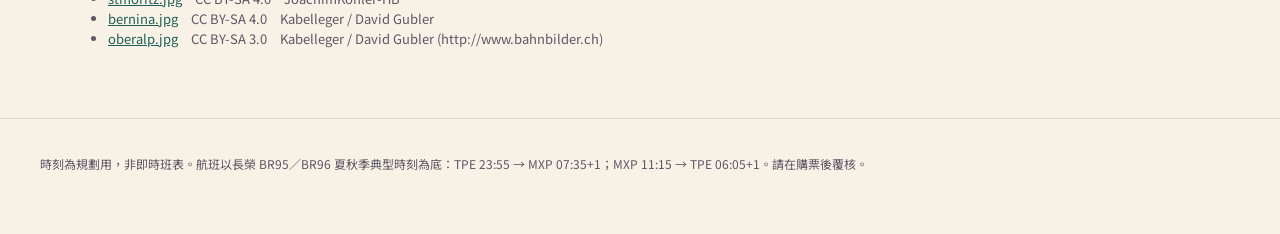
==== commit 67622041: "Replan Italy for 8–24 Feb without Carnival. Stay three nights in Milan first for the fashion distric" ====
--- a/index.html
+++ b/index.html
@@ -24,7 +24,7 @@
     <nav class="topnav">
       <div class="trip-switch" aria-label="行程切換">
         <a class="on" href="index.html">瑞士 1/30</a>
-        <a href="italy.html">義大利 2/6</a>
+        <a href="italy.html">義大利 2/8</a>
       </div>
       <a href="#tickets">艙等／早鳥</a>
       <a href="#hotels">住宿／必住</a>
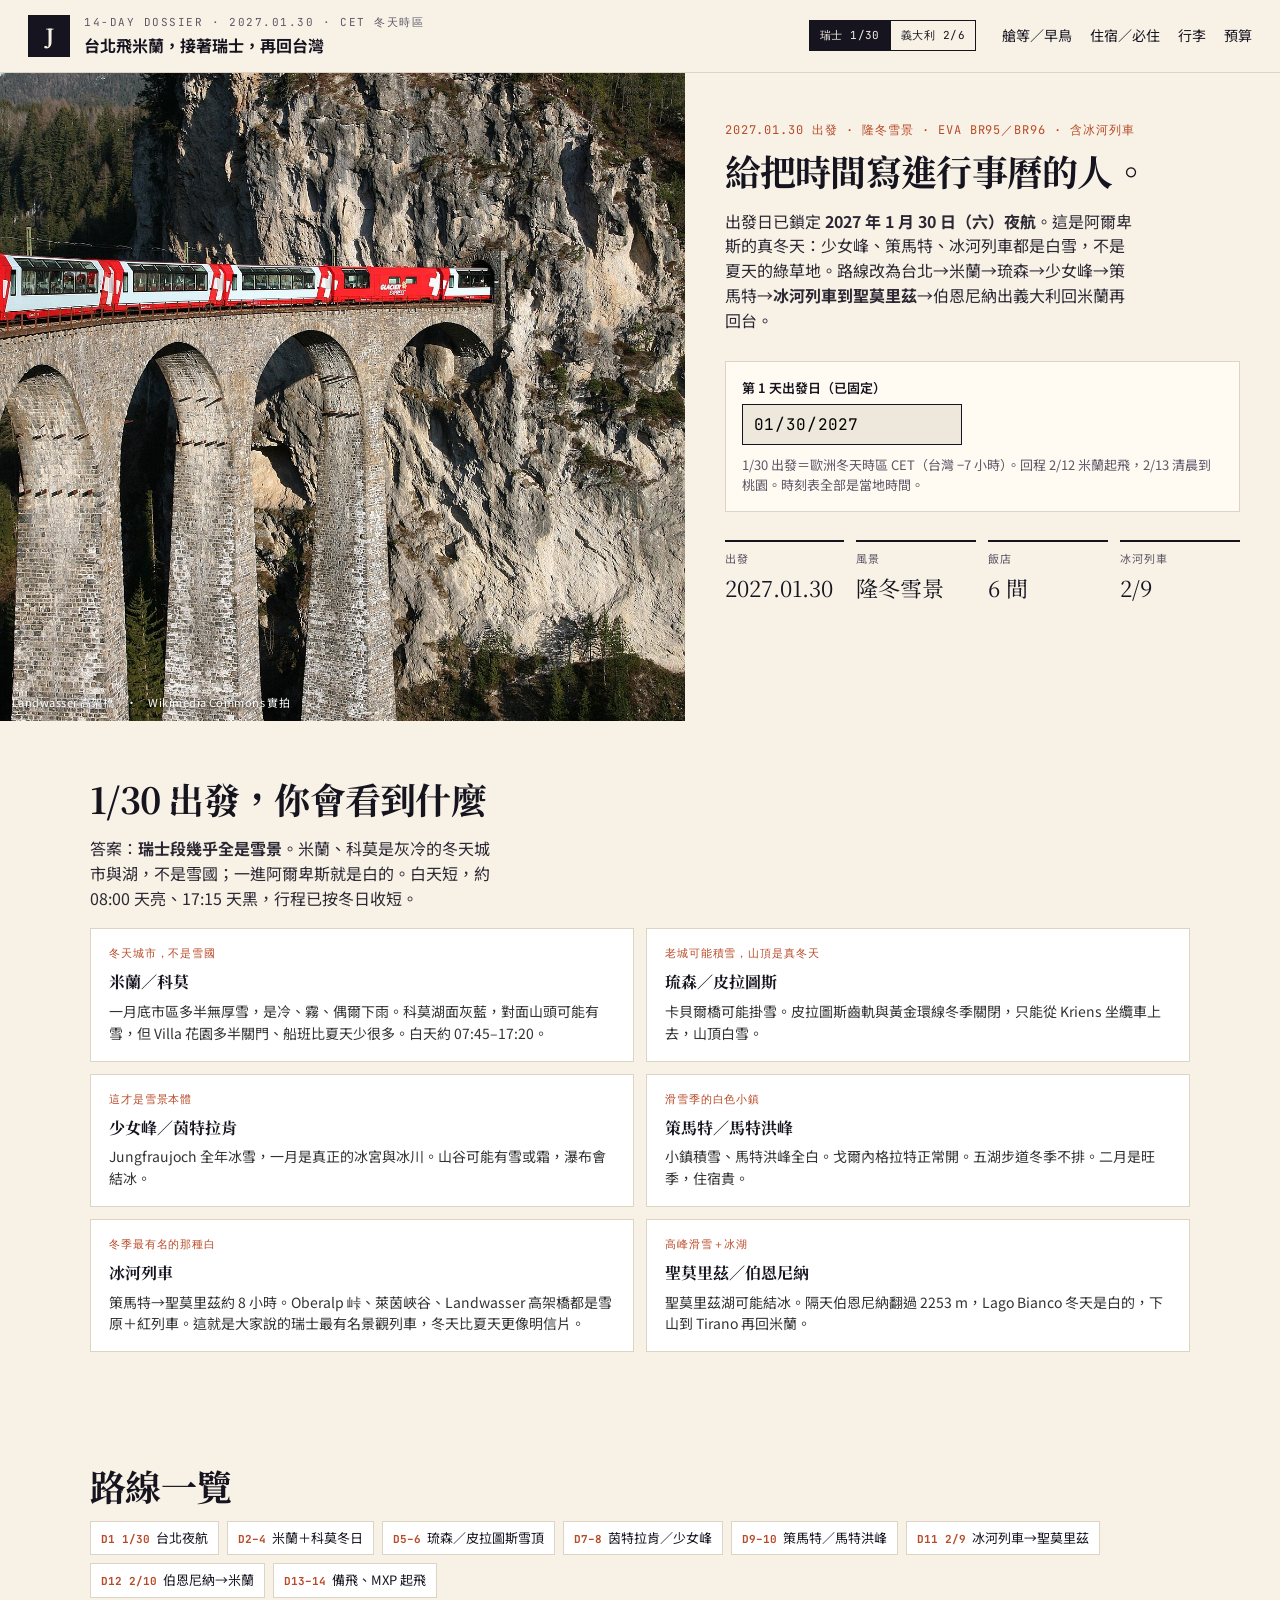
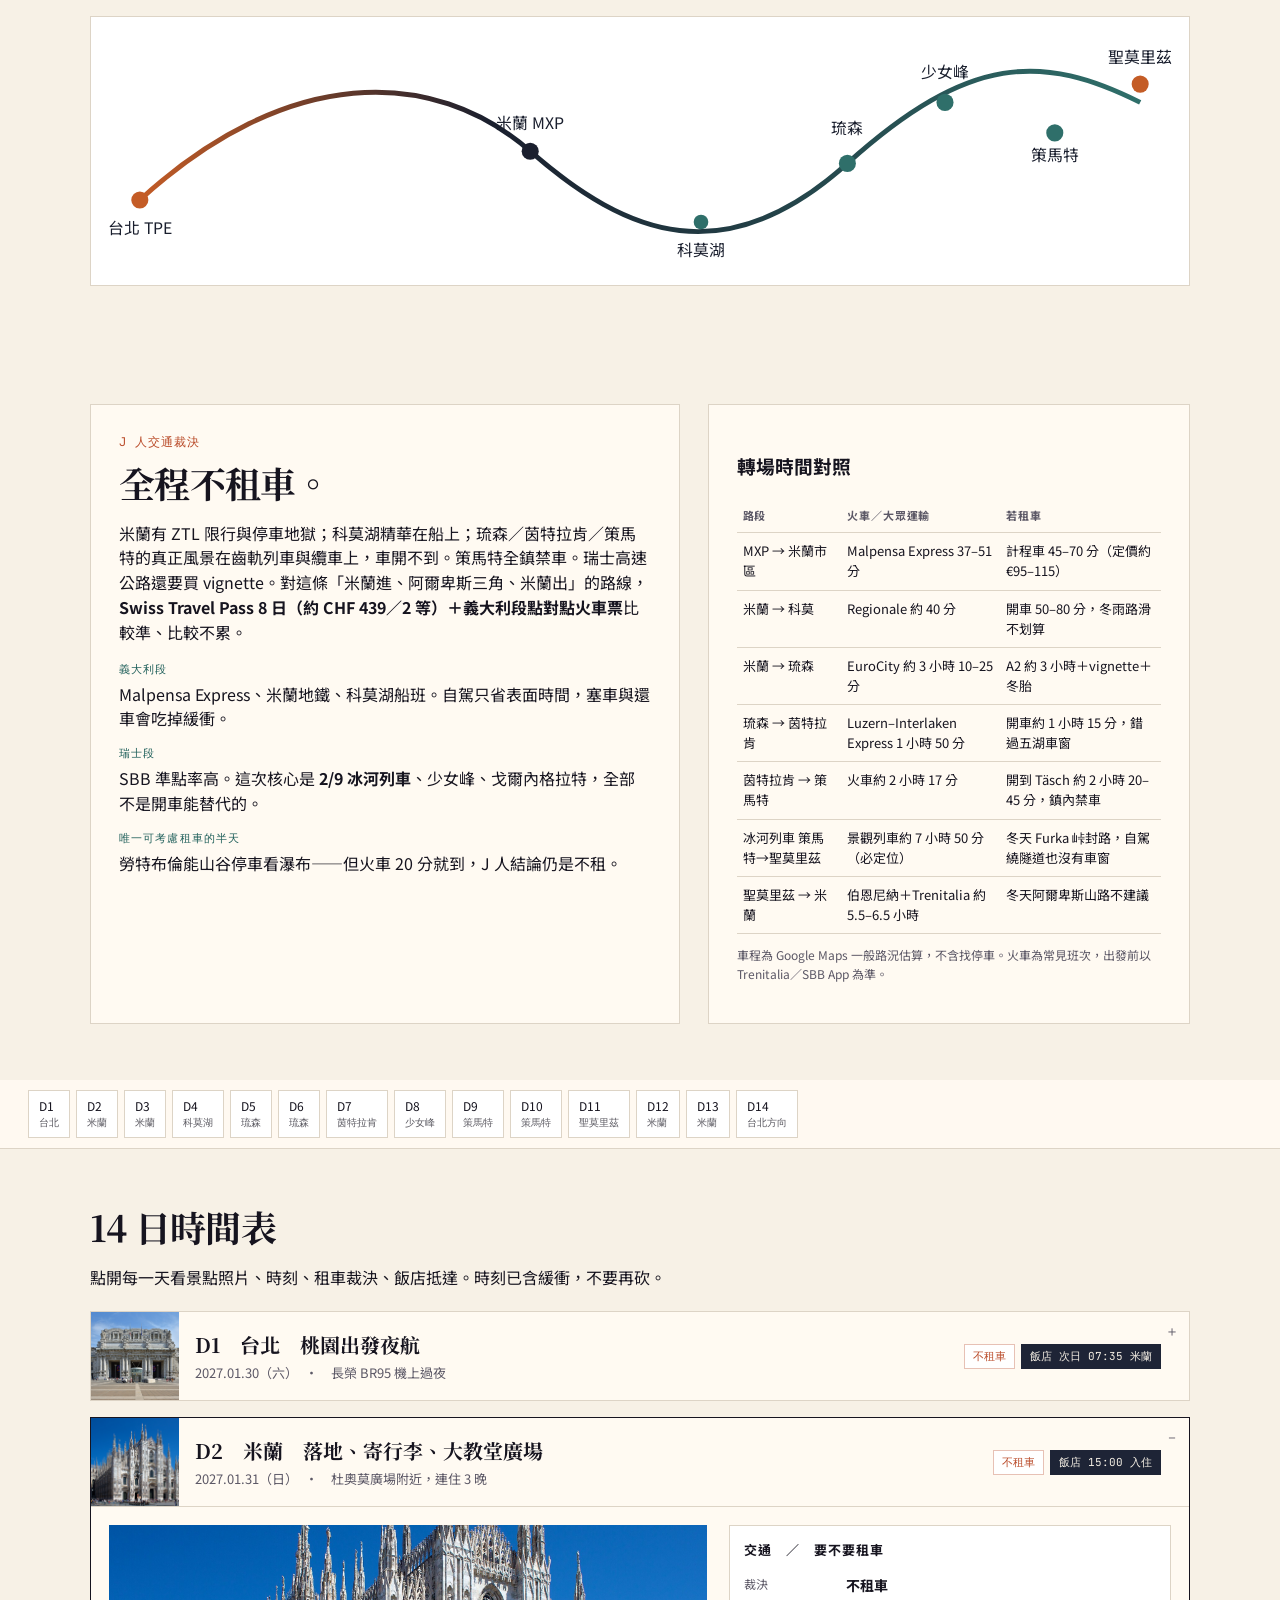
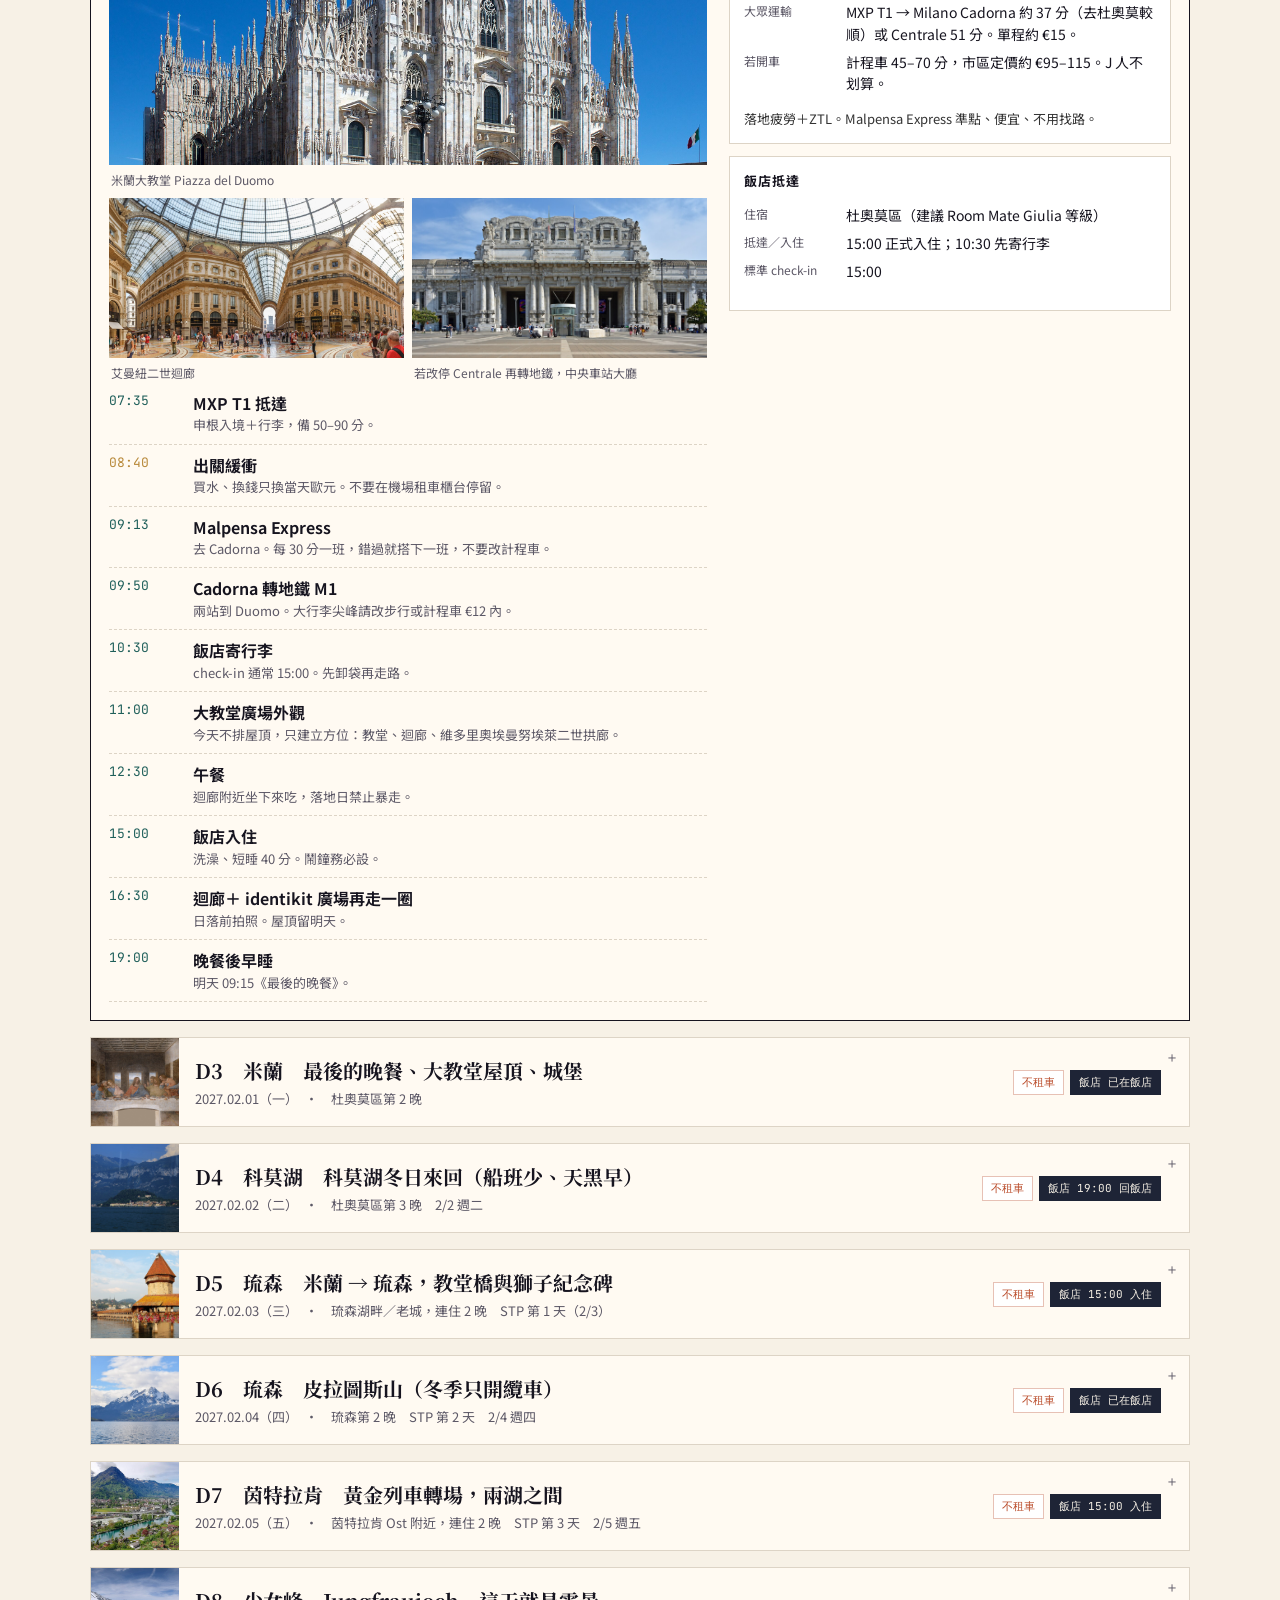
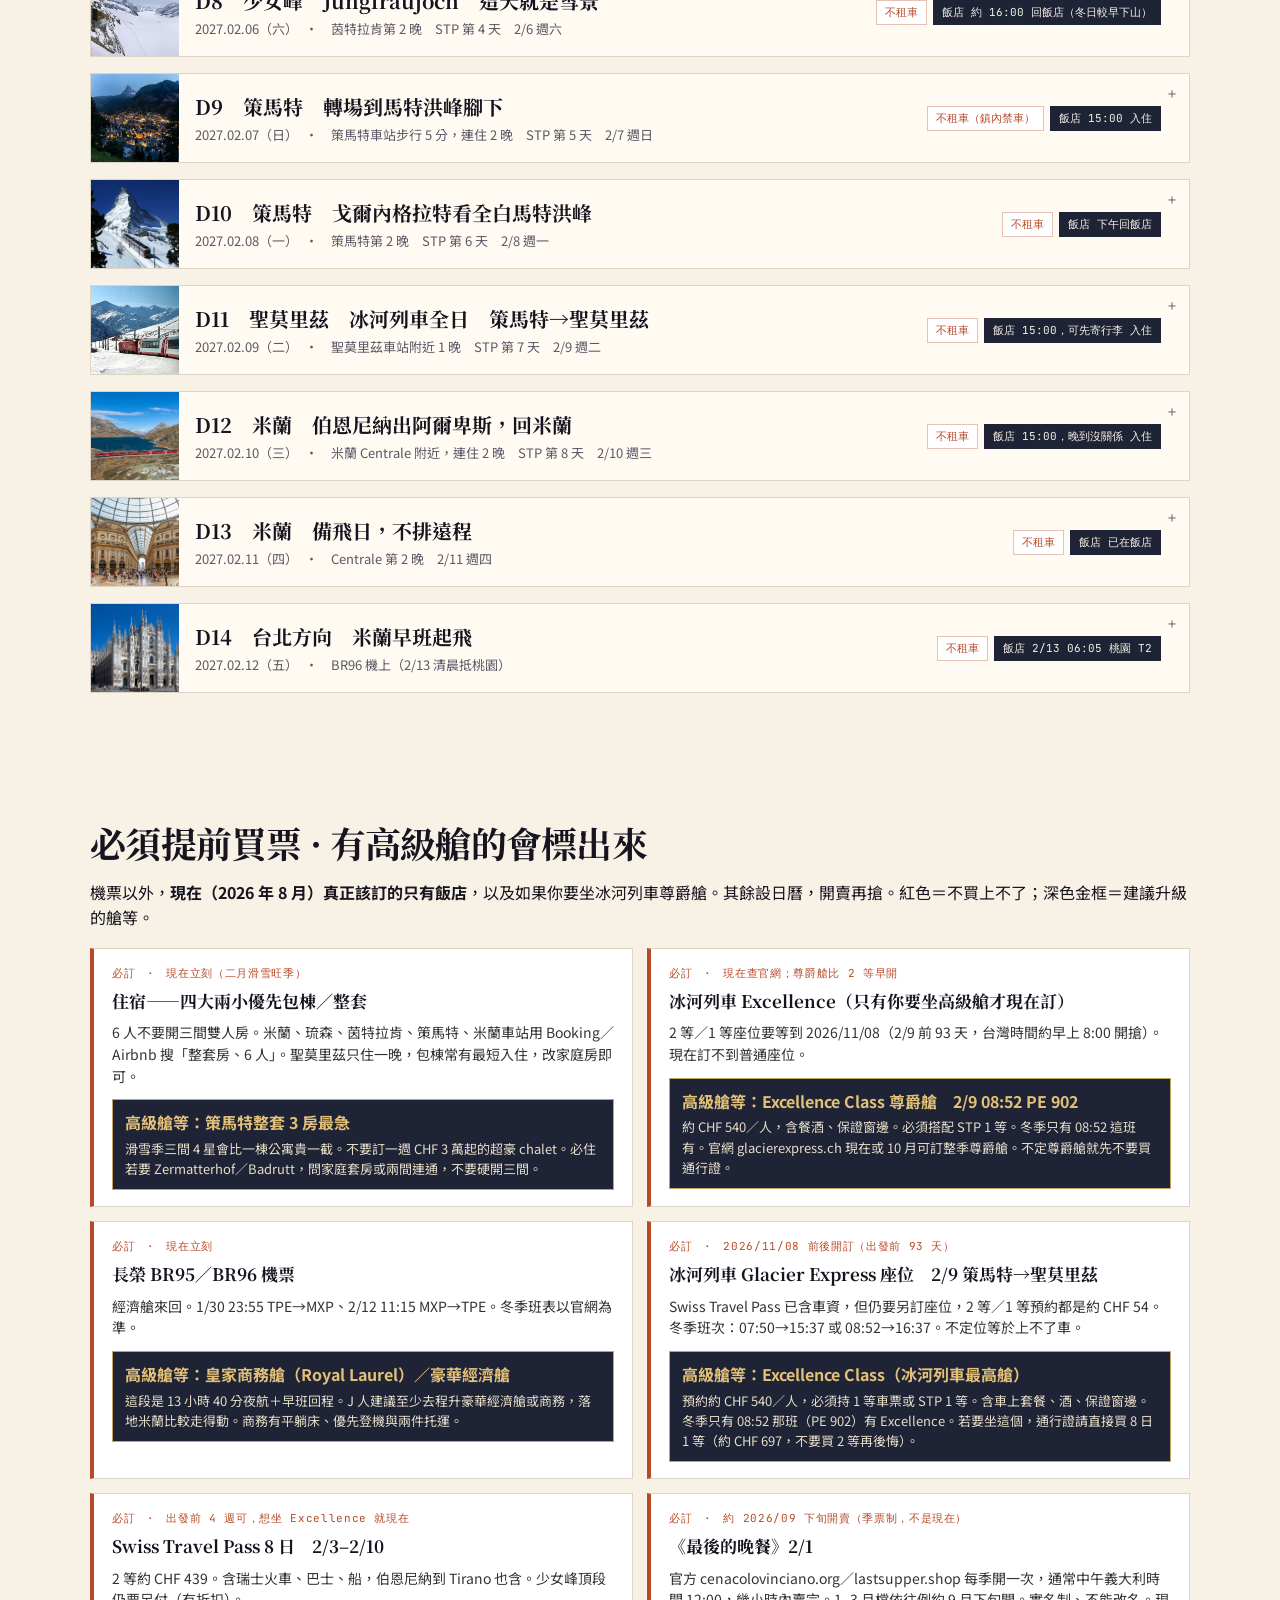
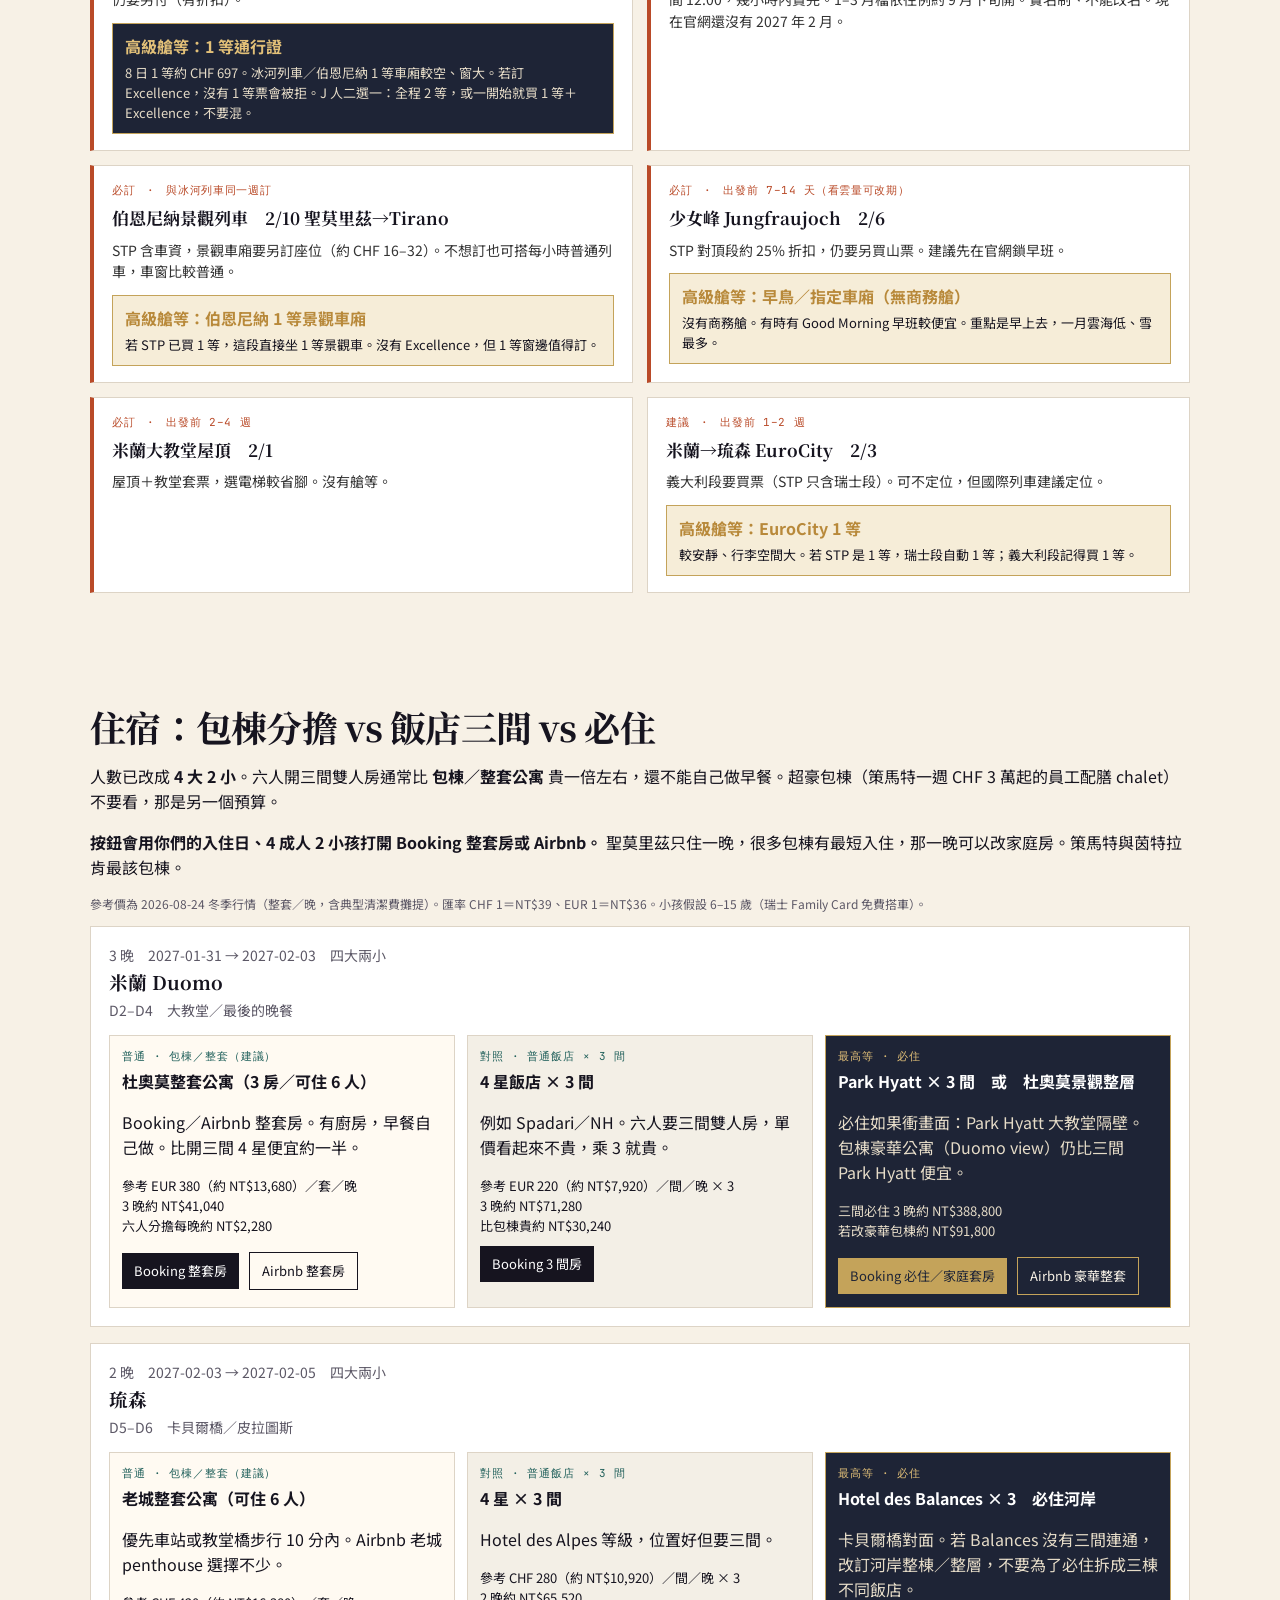
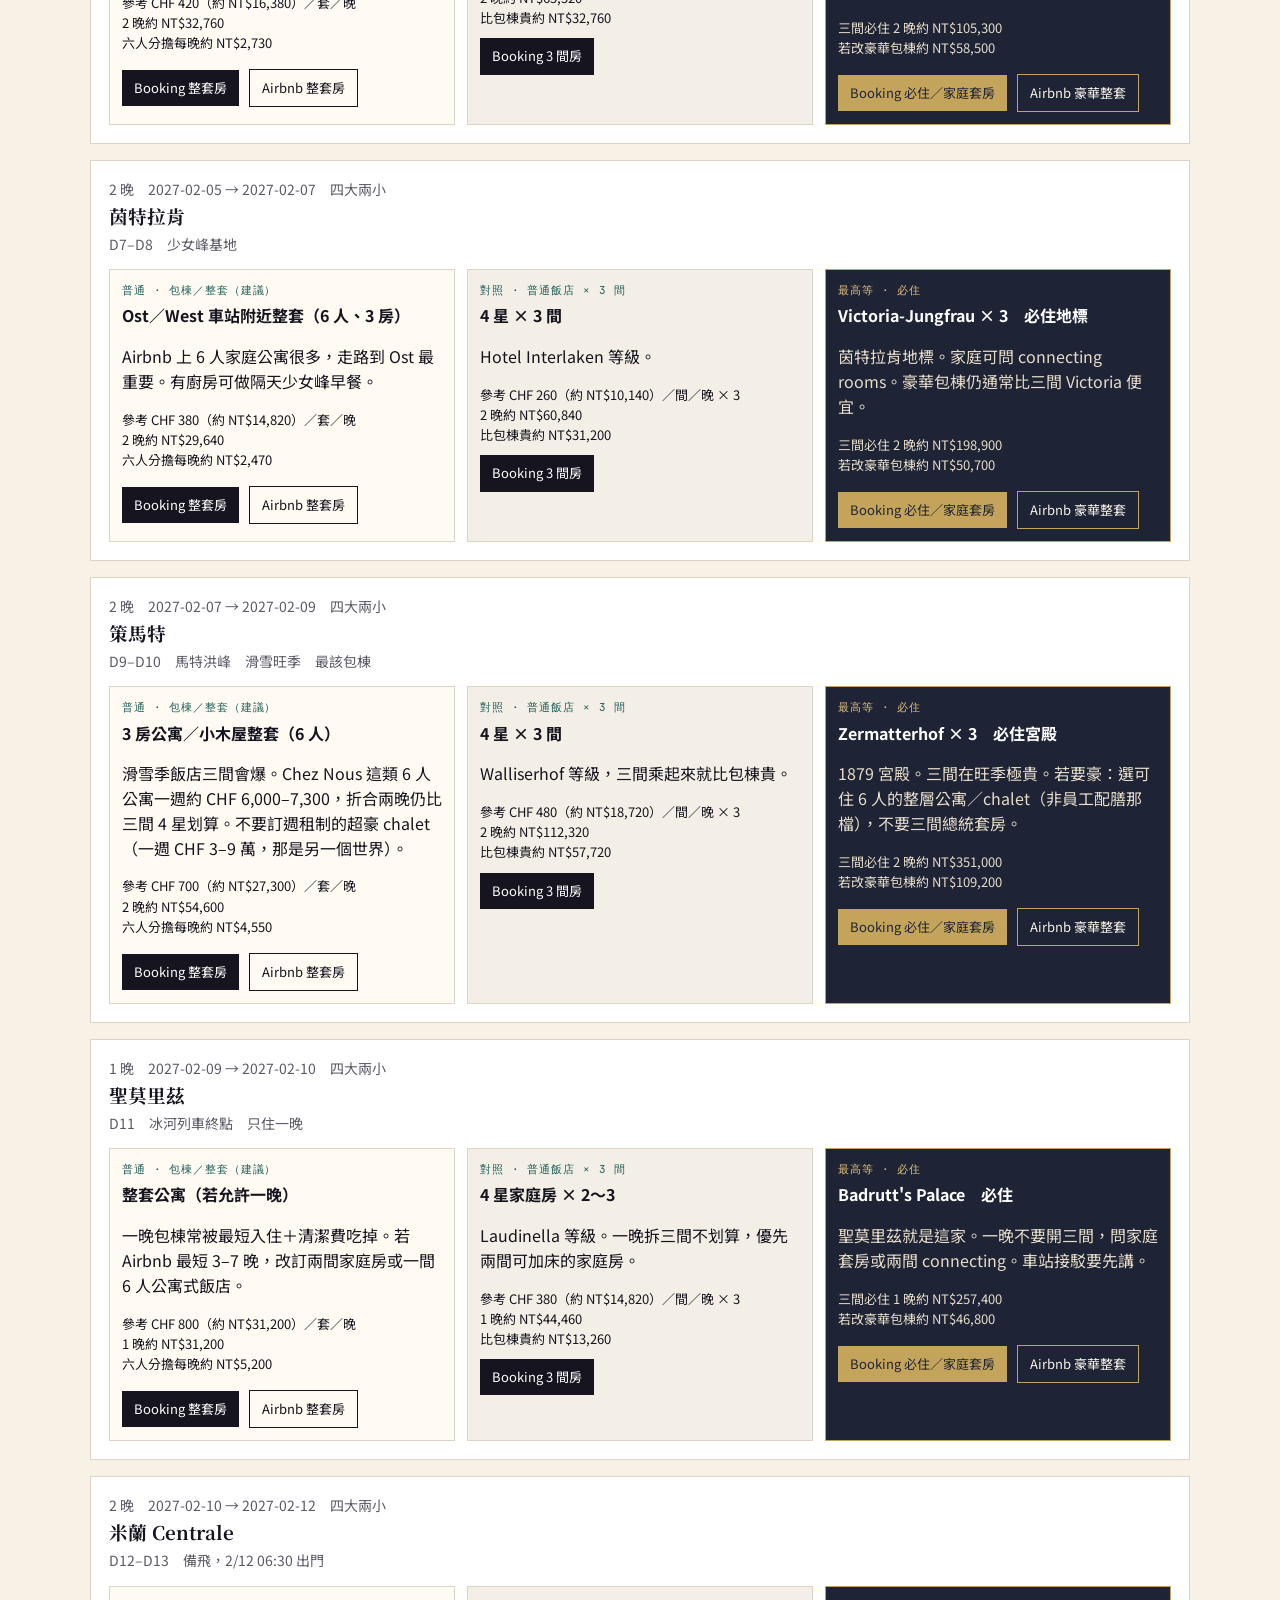
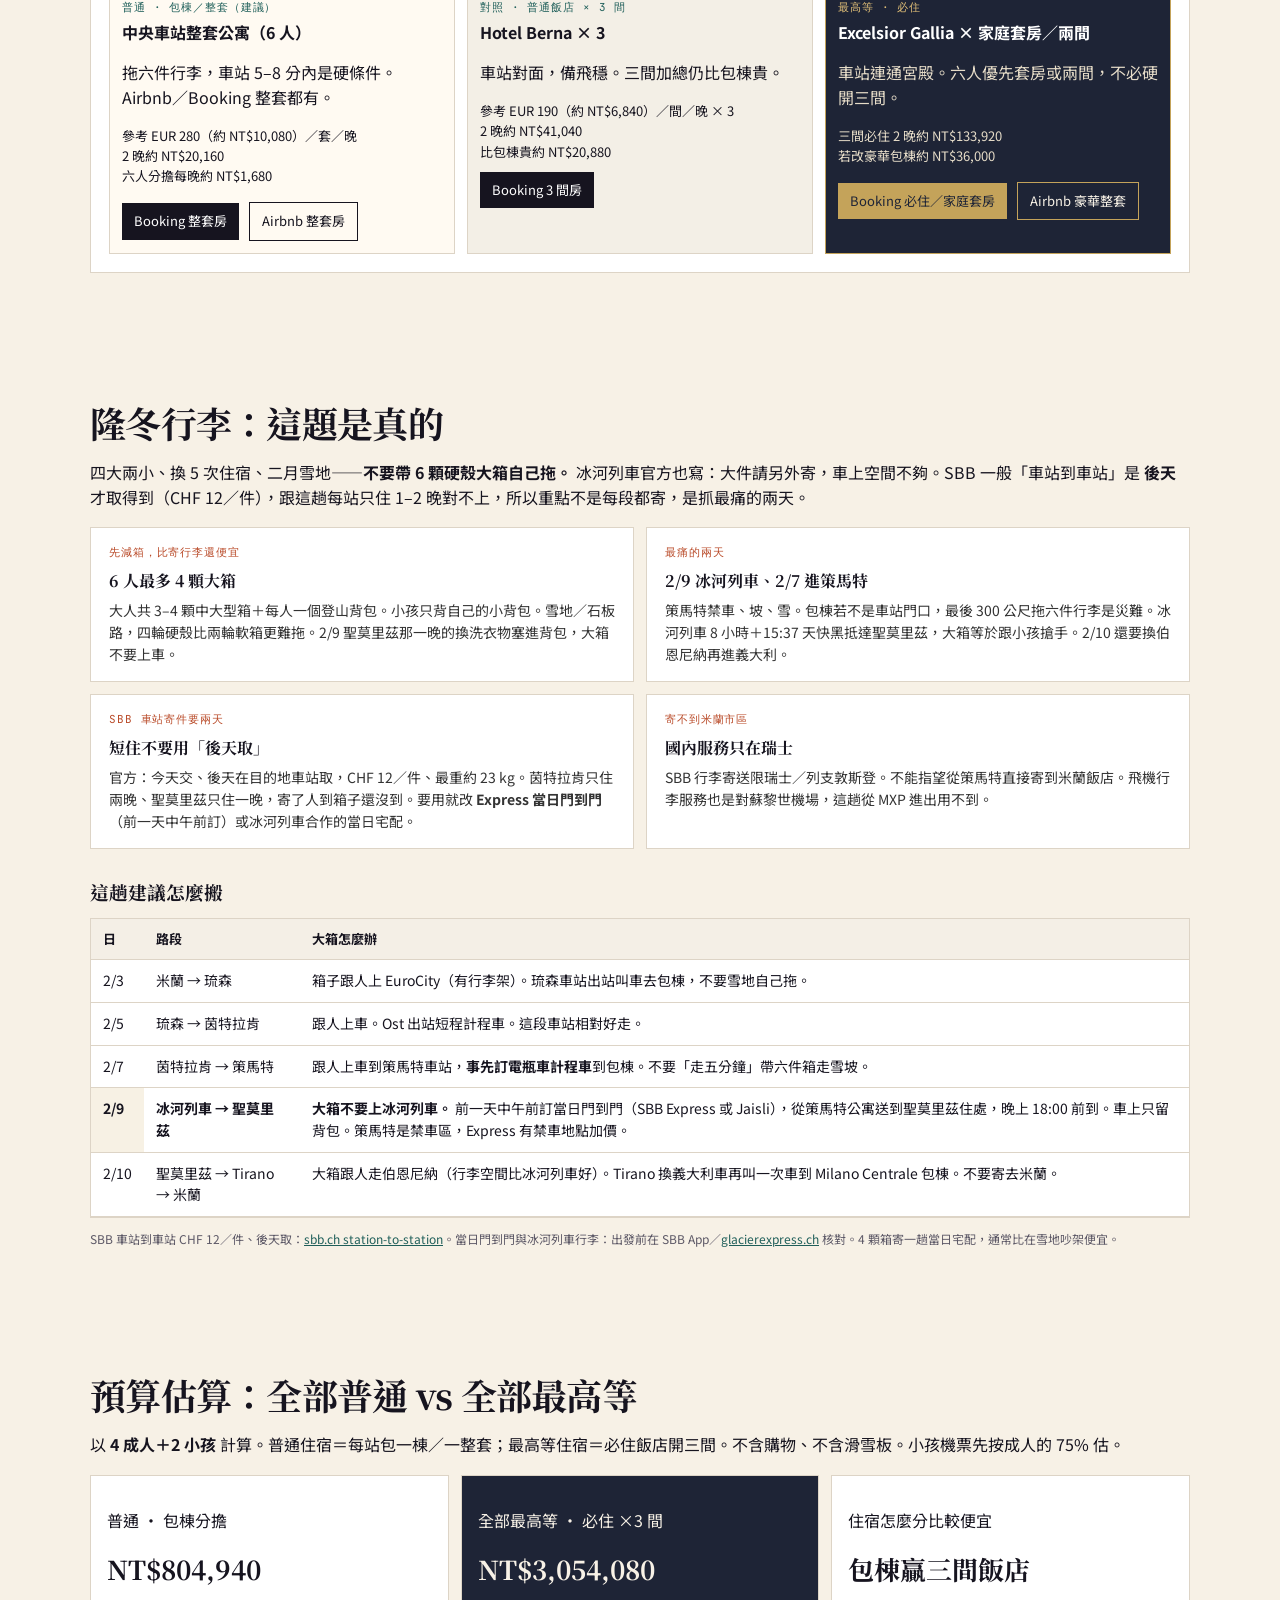
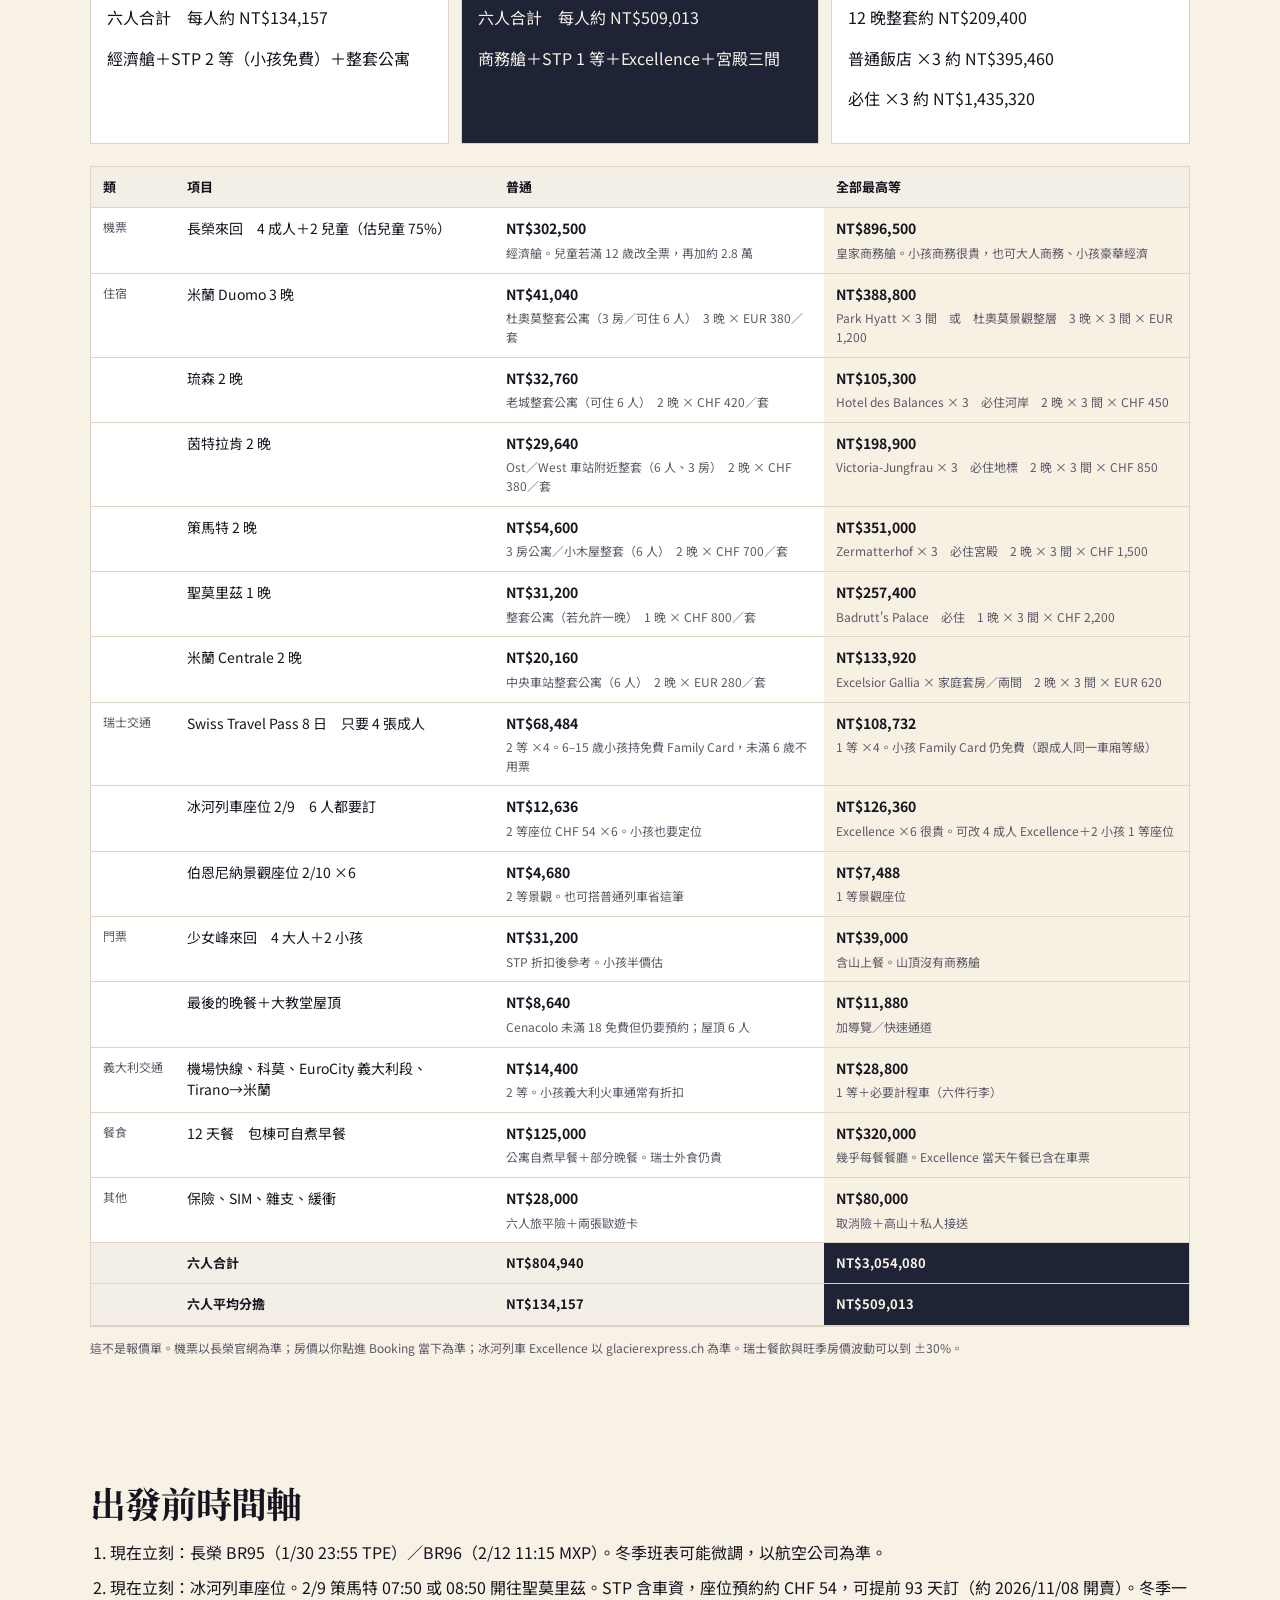
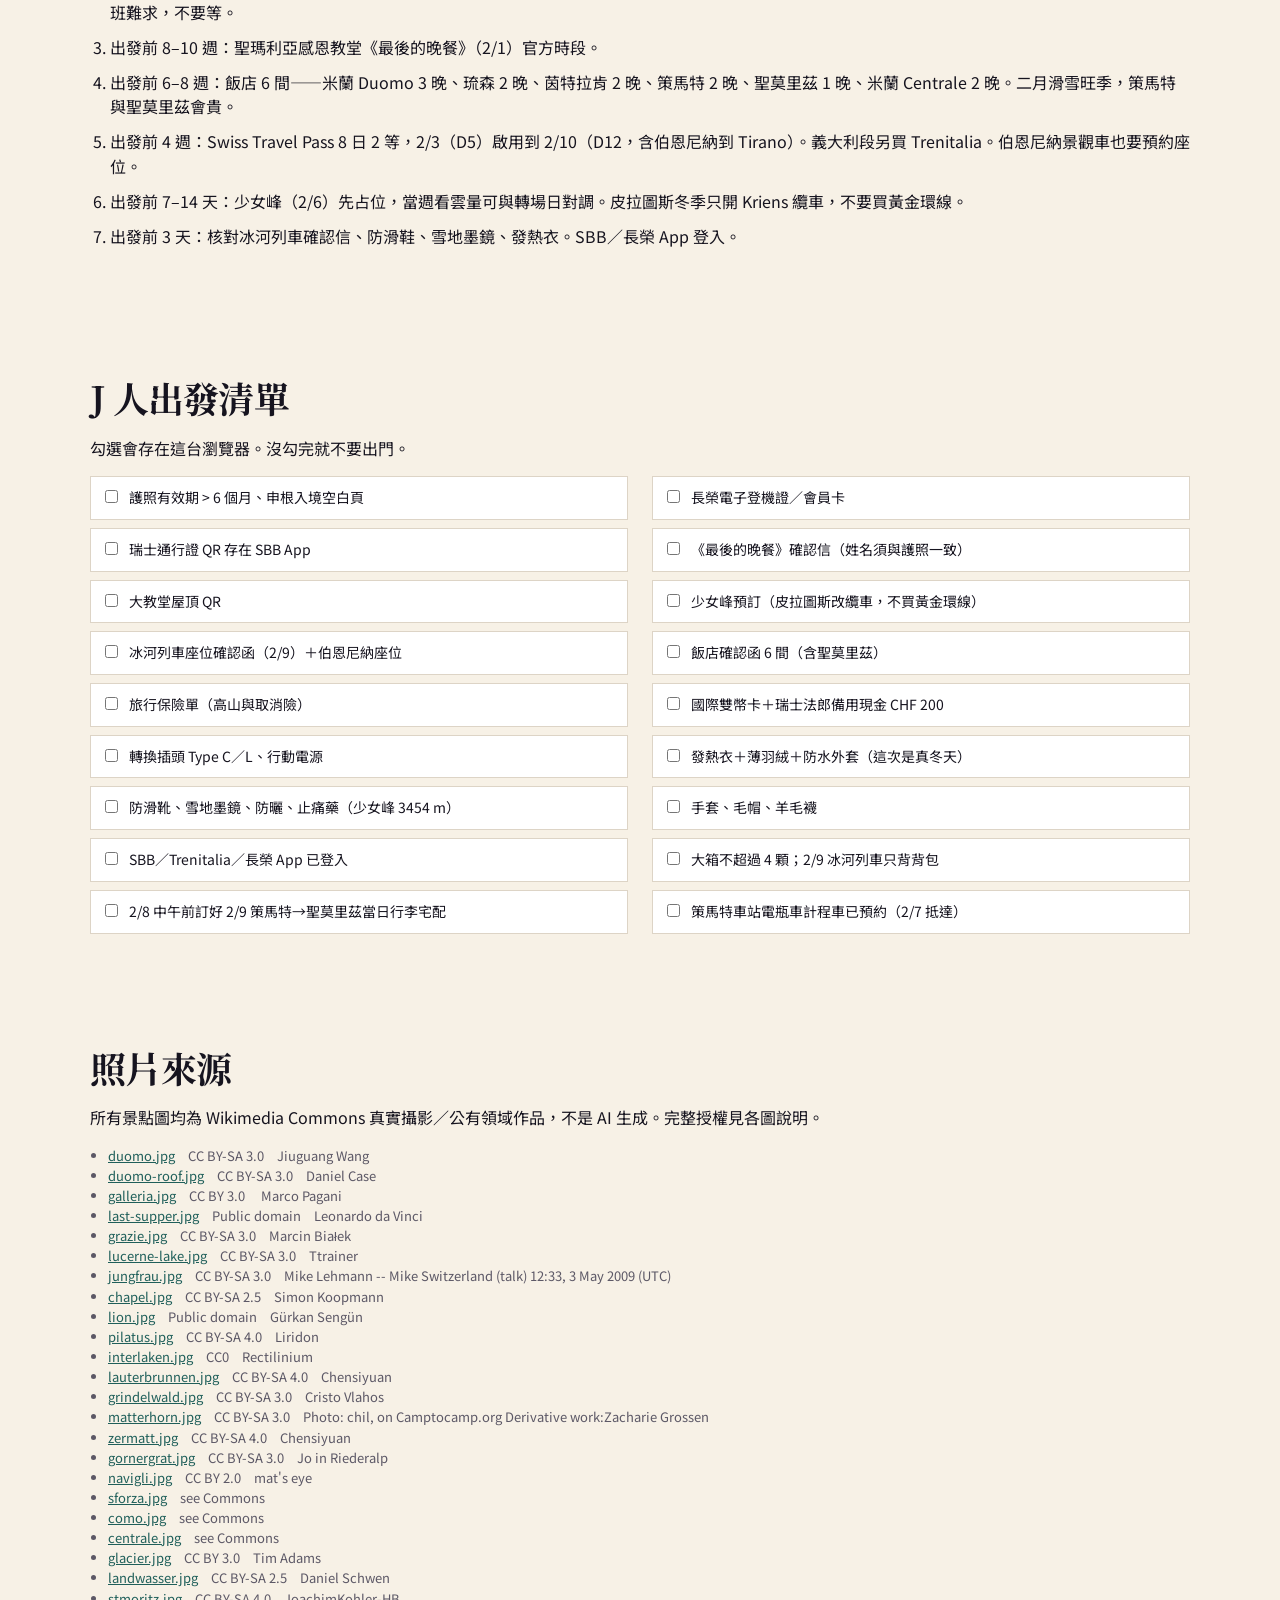
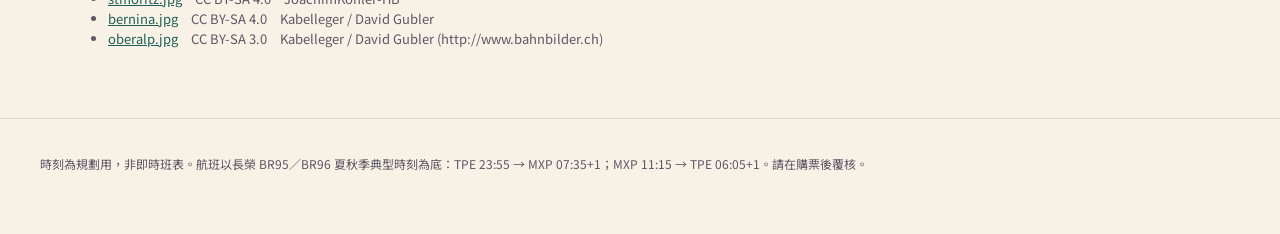
==== commit 610d688a: "Reverse Italy to Rome-in, Milan-out for last-day shopping. Fly China Airlines to FCO on 6 Feb and EV" ====
--- a/index.html
+++ b/index.html
@@ -24,7 +24,7 @@
     <nav class="topnav">
       <div class="trip-switch" aria-label="行程切換">
         <a class="on" href="index.html">瑞士 1/30</a>
-        <a href="italy.html">義大利 2/8</a>
+        <a href="italy.html">義大利 2/6</a>
       </div>
       <a href="#tickets">艙等／早鳥</a>
       <a href="#hotels">住宿／必住</a>
